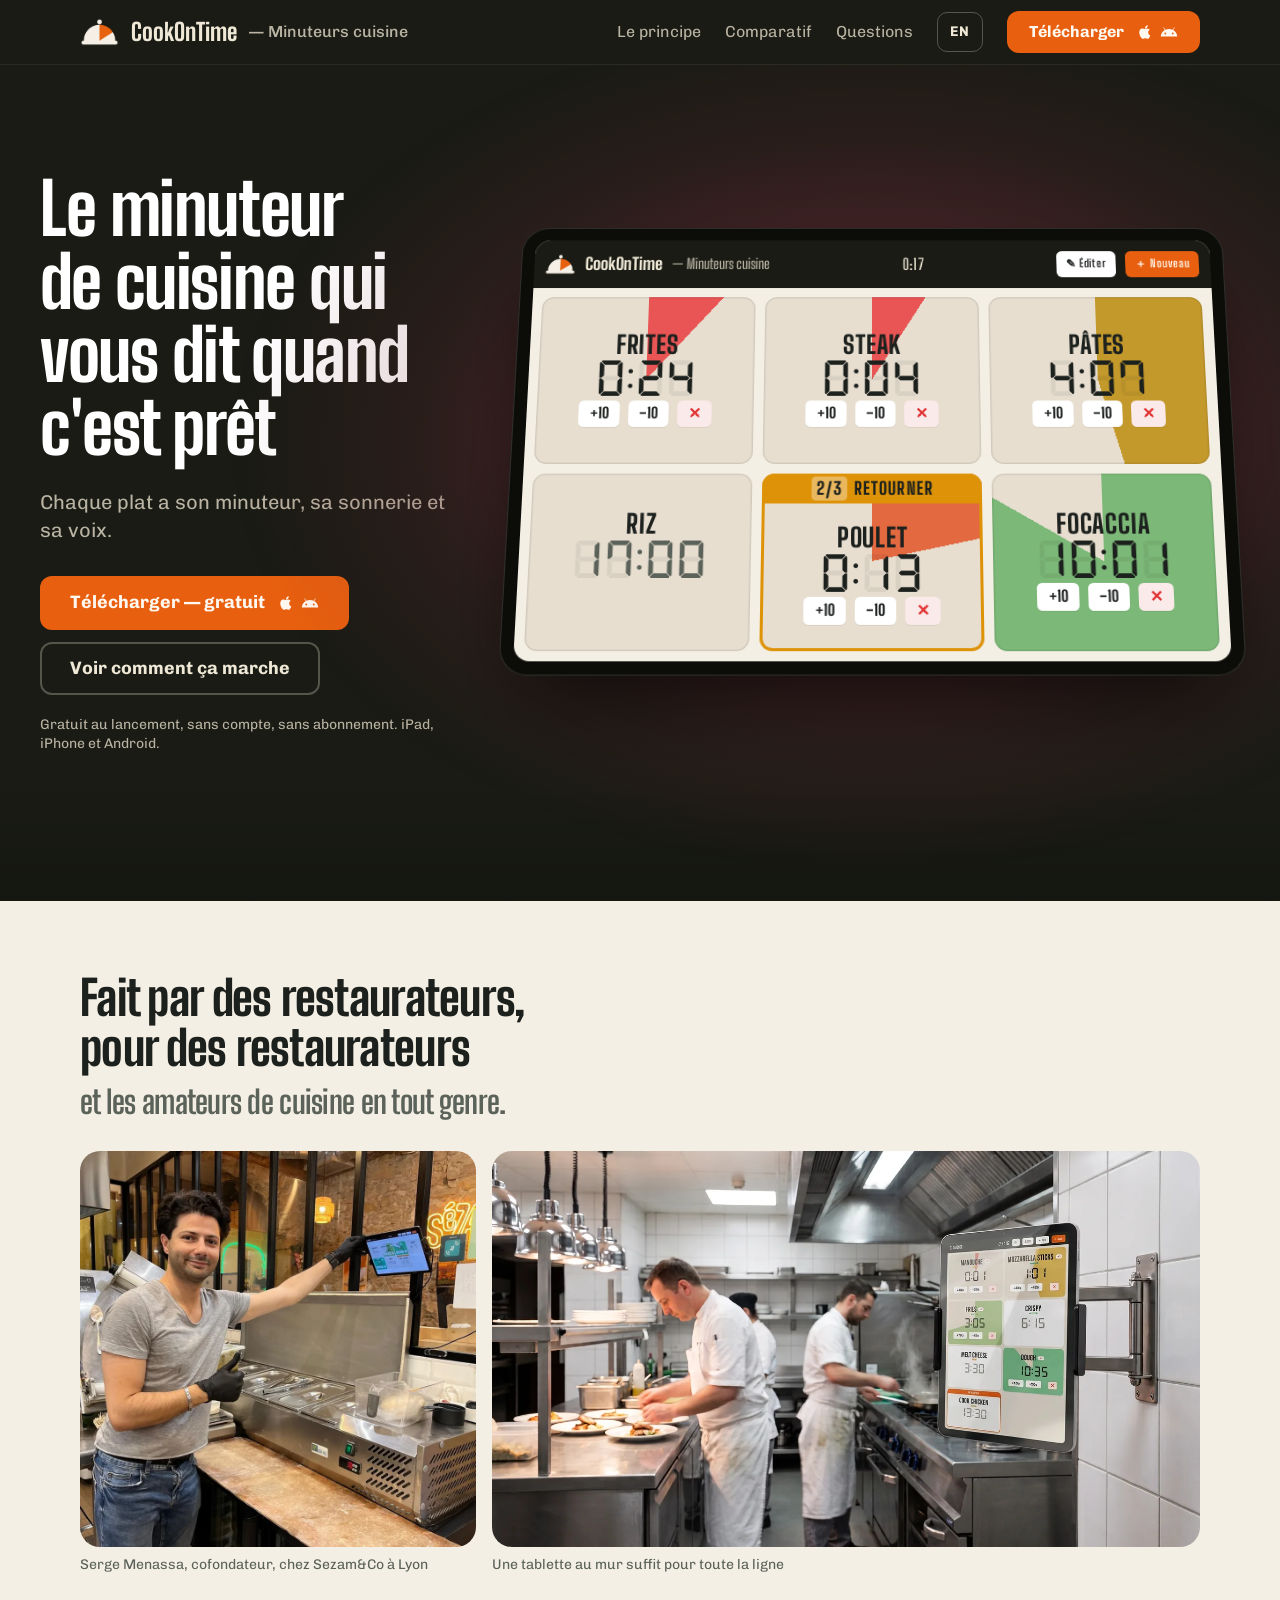
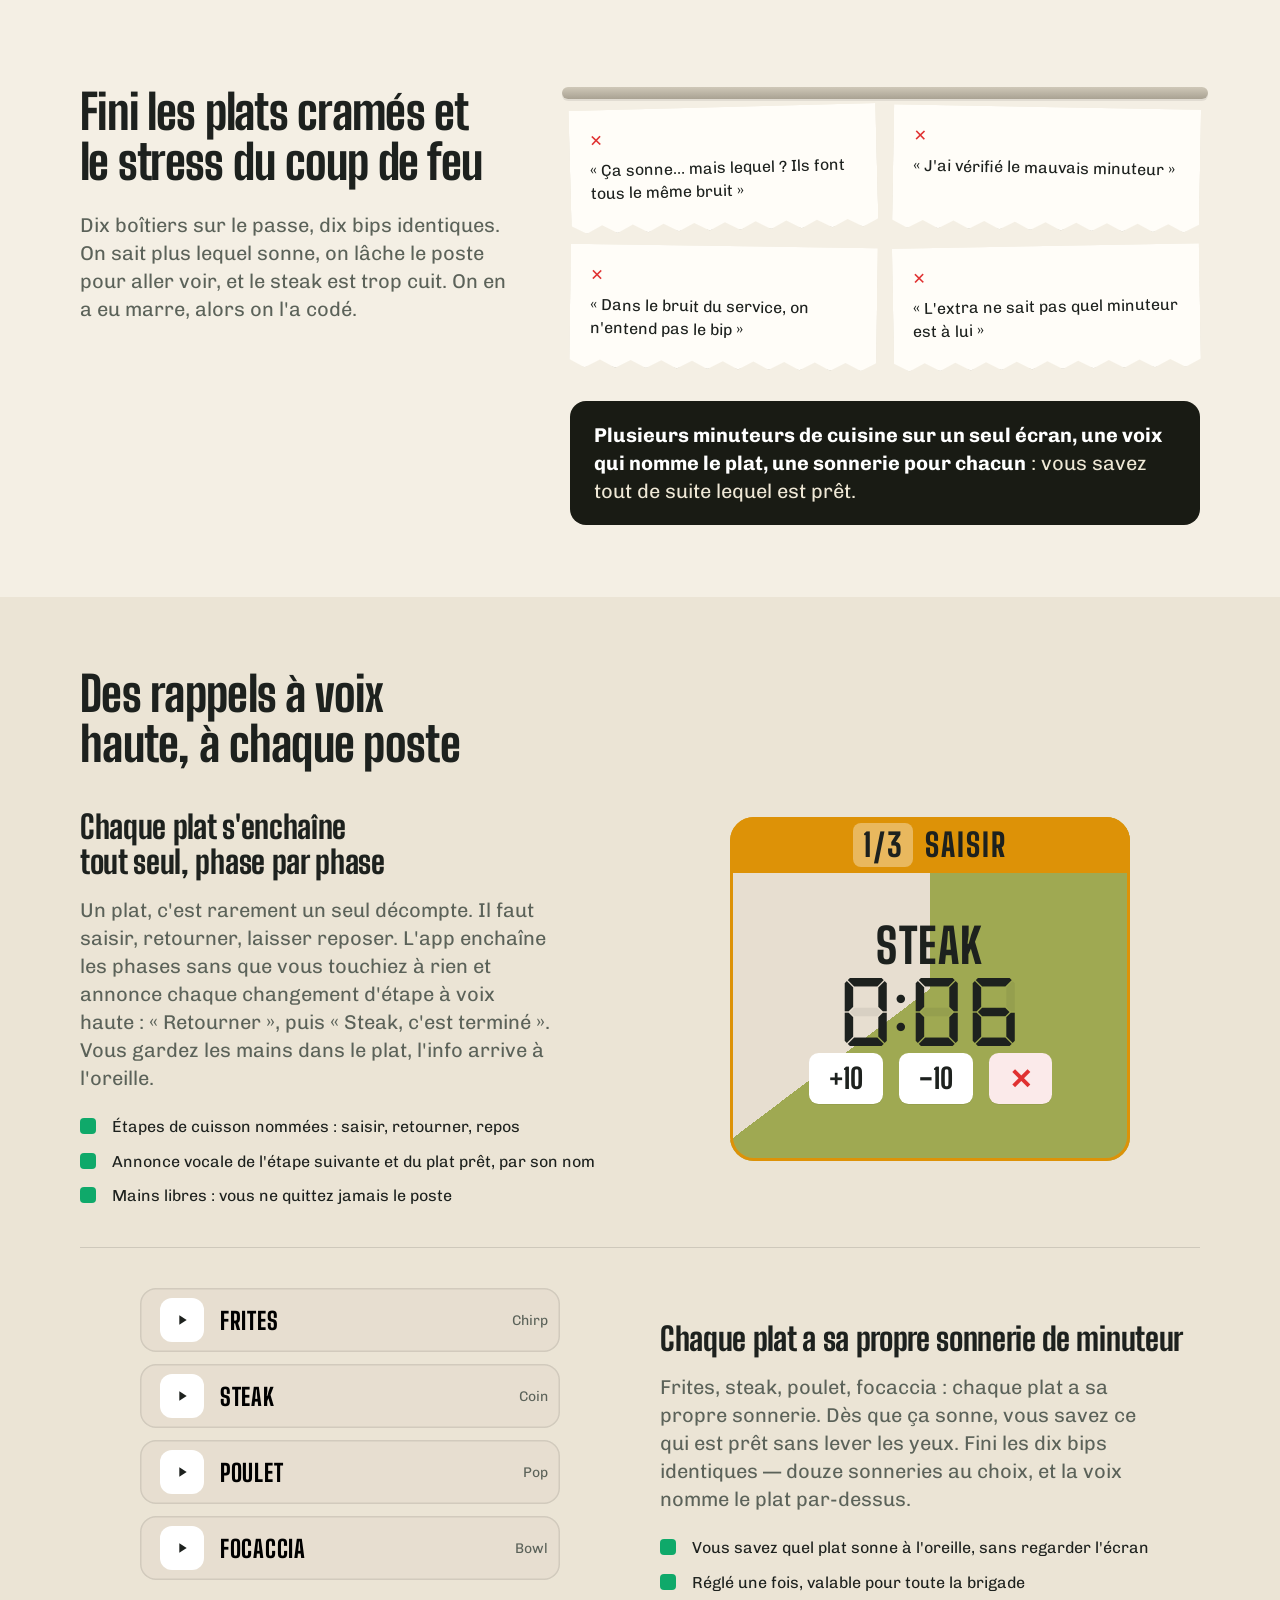
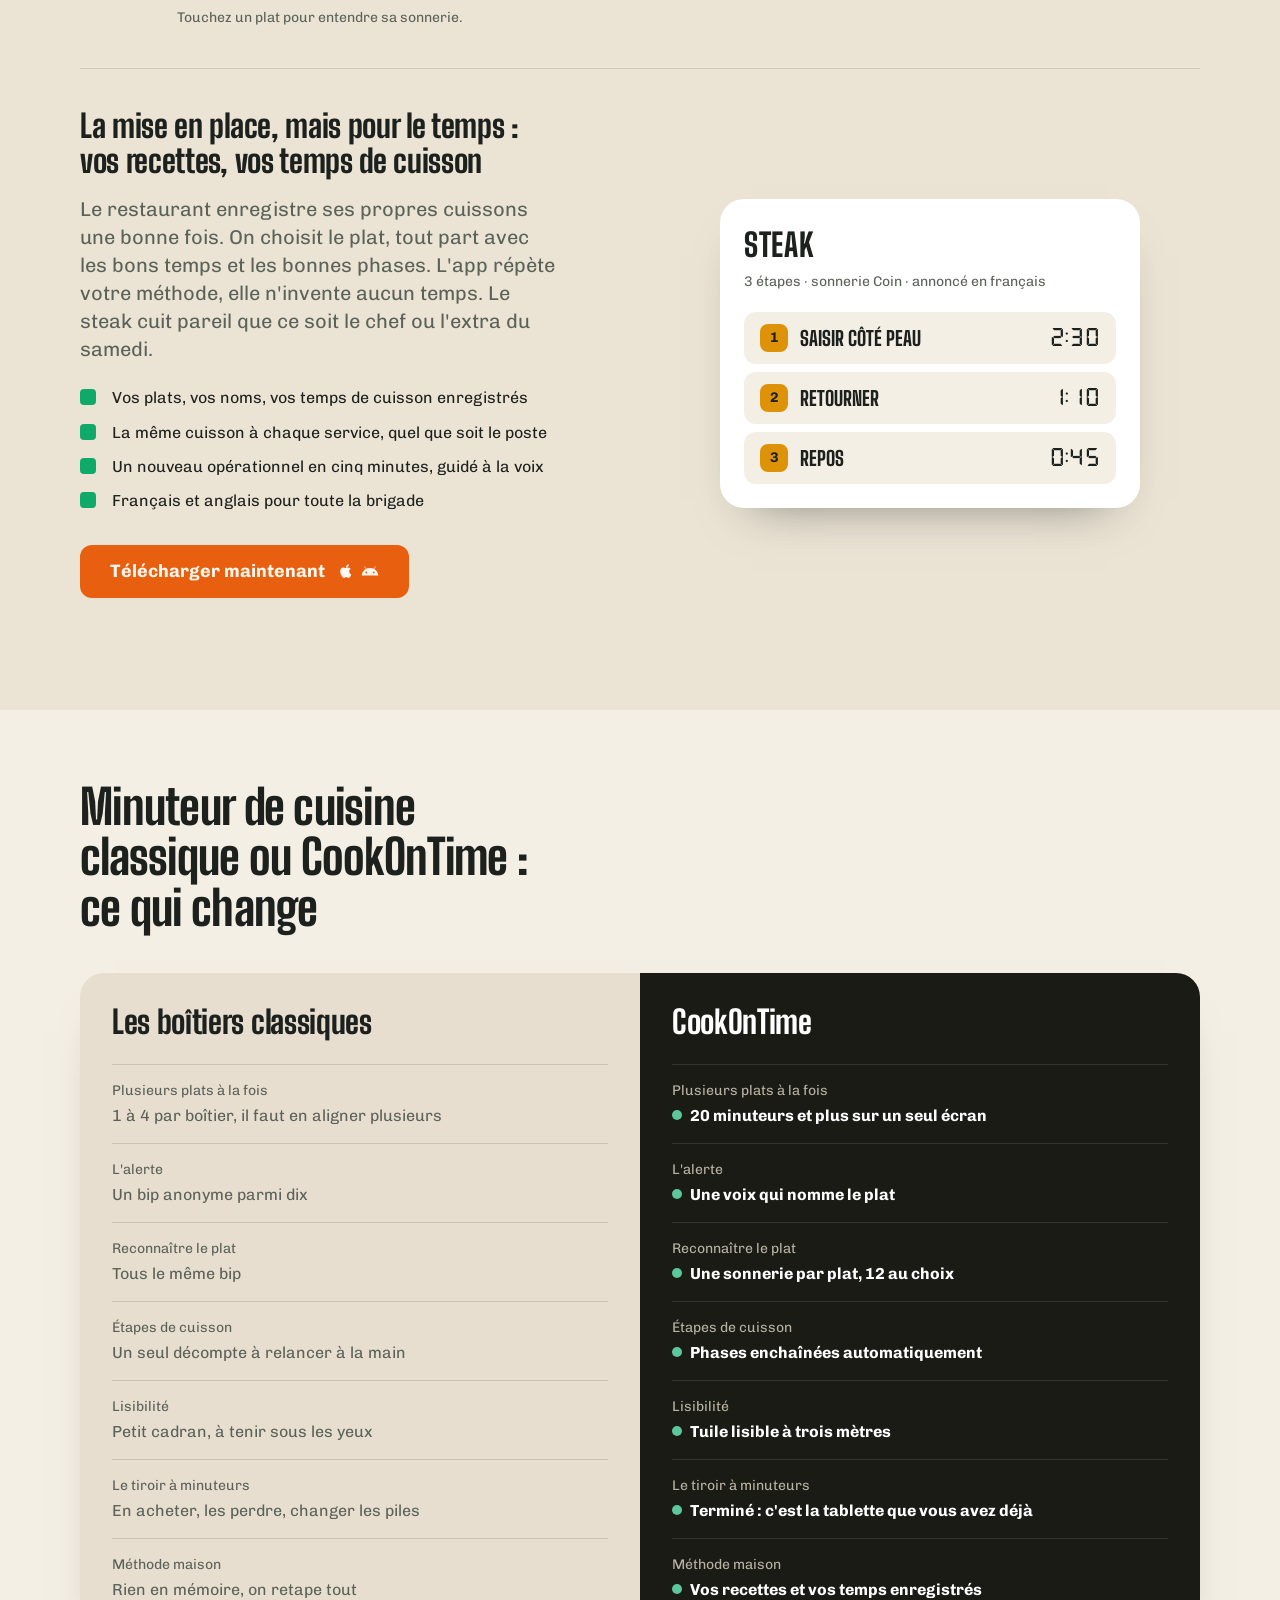
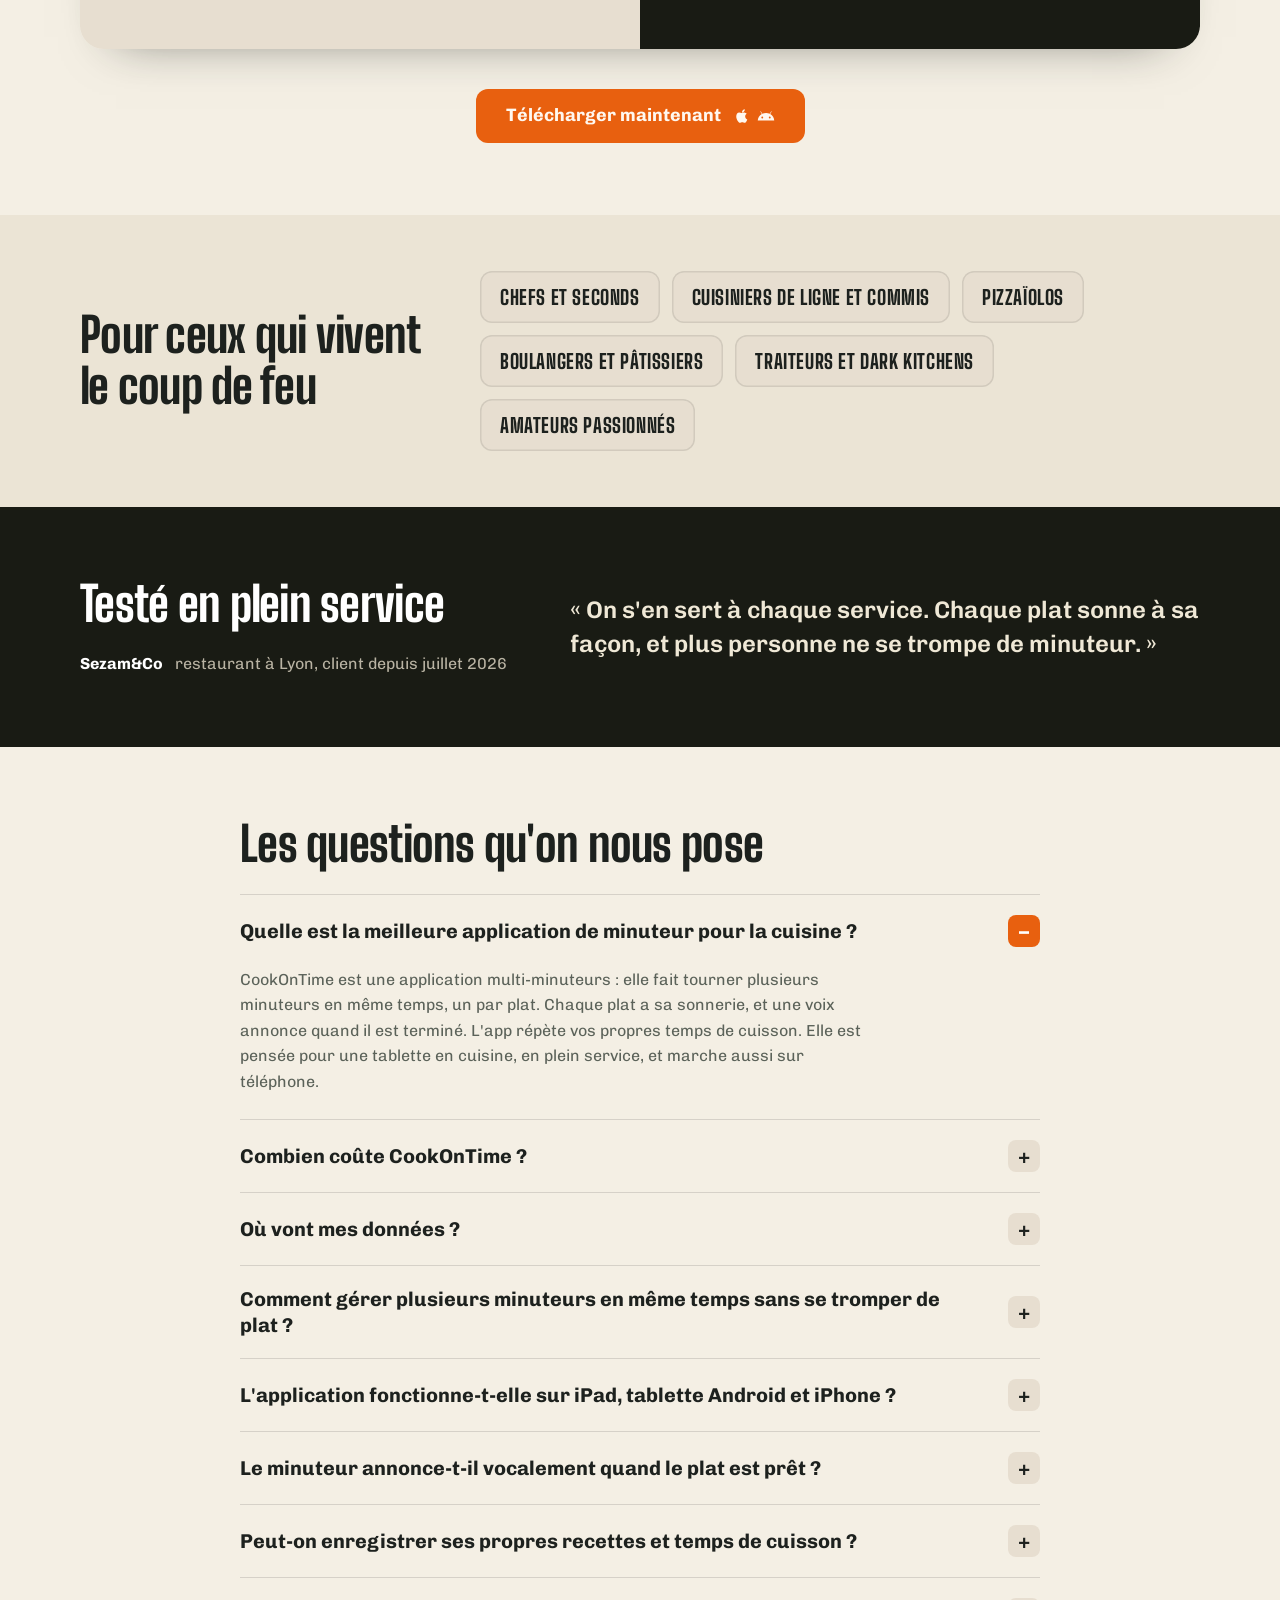
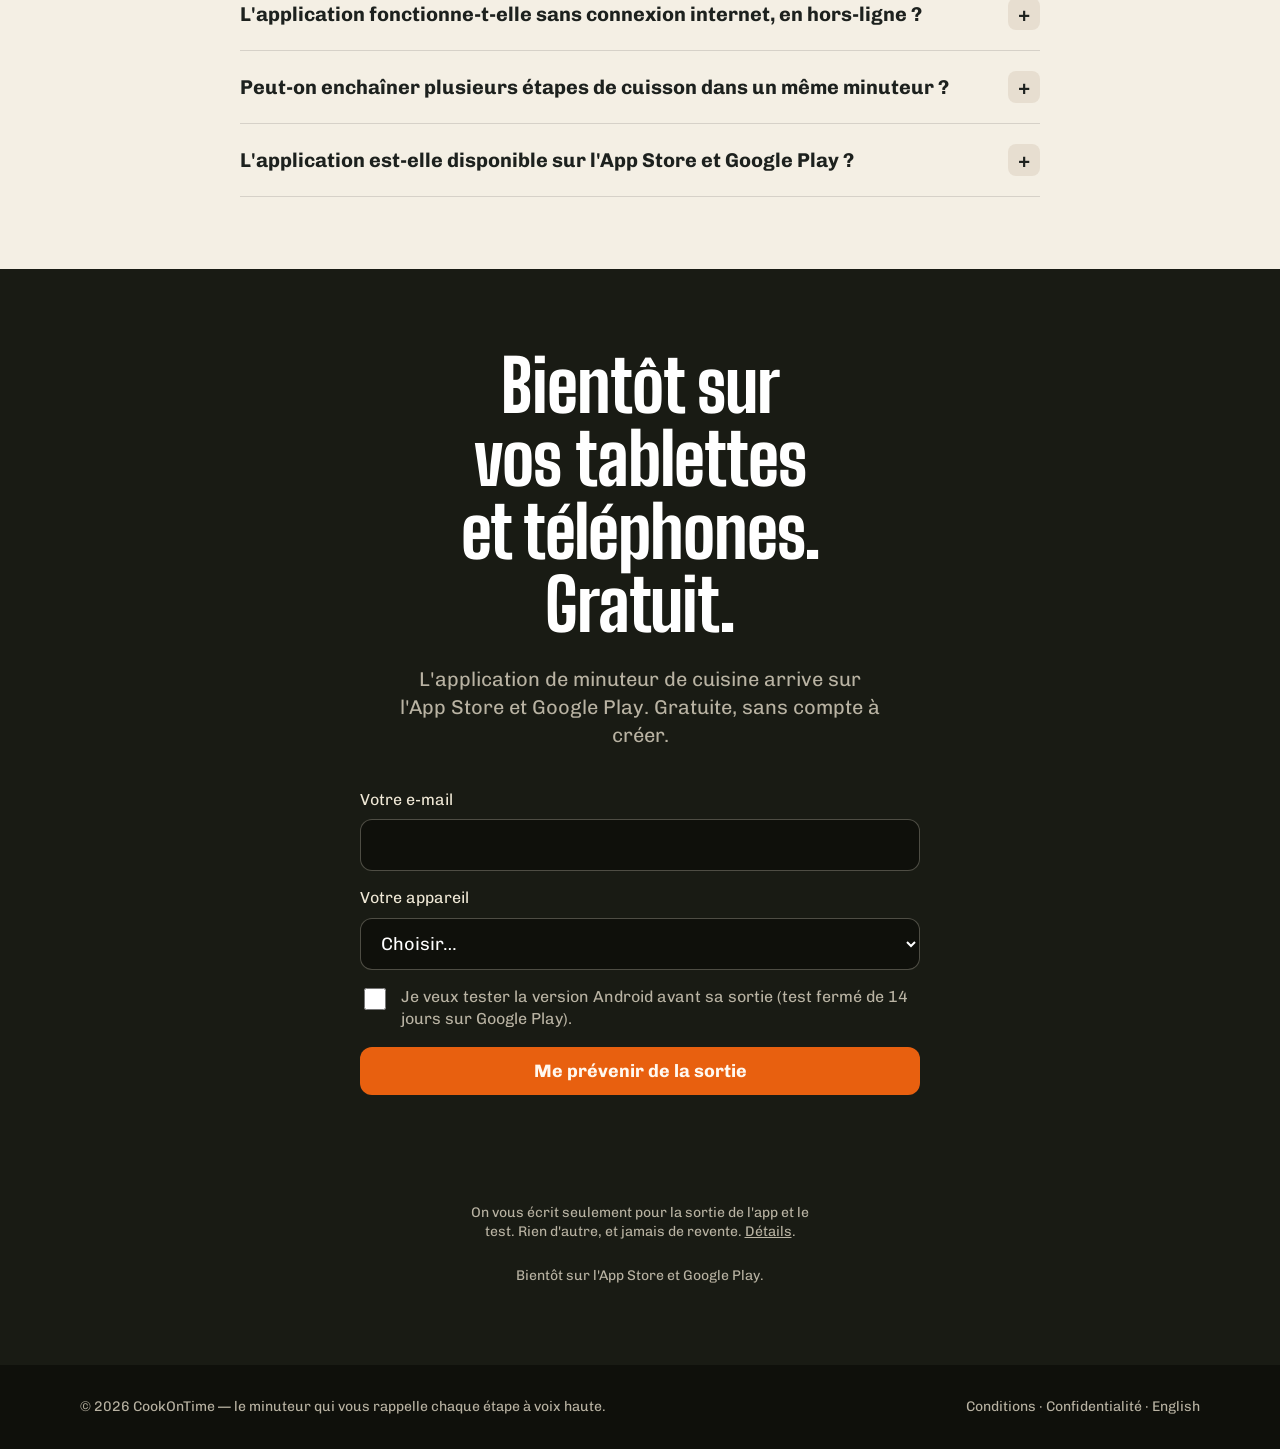
==== fr/index.html @ b67028b5 "Landing : clics « Télécharger » comptés, e-mail à Serge à chaque nouvelle inscription Co-Authored-By" ====
<!DOCTYPE html>
<html lang="fr">
<head>
<meta charset="UTF-8">
<meta name="viewport" content="width=device-width, initial-scale=1, viewport-fit=cover">
<title>Application minuteur cuisine gratuite pour restaurants — multi-plats & voix</title>
<meta name="description" content="Application minuteur cuisine gratuite : plusieurs minuteurs à la fois, une sonnerie par plat, une voix qui annonce le plat prêt. Créée par des restaurateurs.">
<meta name="keywords" content="minuteur cuisine gratuit, minuteur restaurant gratuit, application minuteur cuisine gratuite, minuteur cuisine professionnel, application minuteur cuisine, appli minuteur cuisine, application plusieurs minuteurs, plusieurs minuteurs en même temps, minuteur cuisine tablette, multi-minuteur de cuisine, minuteur multiple cuisine, minuteur cuisine mains libres, minuteur parlant cuisine, minuteur qui parle, minuteur vocal, timer cuisine pro, minuteur cuisine restaurant, minuteur cuisson multi-étapes, minuteur de cuisine iPad, minuteur cuisine sans pile, application minuteur restaurant, free kitchen timer, restaurant timer free">
<meta name="theme-color" content="#191b14">
<link rel="canonical" href="https://cookontime.app/fr/">
<link rel="alternate" hreflang="en" href="https://cookontime.app/">
<link rel="alternate" hreflang="fr" href="https://cookontime.app/fr/">
<link rel="alternate" hreflang="x-default" href="https://cookontime.app/">
<link rel="icon" type="image/png" sizes="32x32" href="../assets/favicon-32.png">
<link rel="apple-touch-icon" href="../assets/apple-touch-icon.png">
<!-- Open Graph -->
<meta property="og:type" content="website">
<meta property="og:url" content="https://cookontime.app/fr/">
<meta property="og:locale" content="fr_FR">
<meta property="og:title" content="CookOnTime : minuteur de cuisine gratuit pour restaurants">
<meta property="og:image" content="https://cookontime.app/assets/og-fr.png">
<meta property="og:image:width" content="1200">
<meta property="og:image:height" content="630">
<meta property="og:description" content="Plusieurs plats à la fois, chacun avec sa propre sonnerie, une voix qui annonce le plat prêt. Une seule app sur toutes vos tablettes de cuisine. Bientôt sur iOS et Android, gratuit au lancement.">
<meta name="twitter:card" content="summary_large_image">

<link rel="stylesheet" href="../assets/fonts/fonts.css">

<!-- Rich snippet FAQ -->
<script type="application/ld+json">
{
  "@context": "https://schema.org",
  "@type": "FAQPage",
  "mainEntity": [
    {"@type":"Question","name":"Quelle est la meilleure application de minuteur pour la cuisine ?","acceptedAnswer":{"@type":"Answer","text":"CookOnTime est une application multi-minuteurs : elle fait tourner plusieurs minuteurs en même temps, un par plat. Chaque plat a sa sonnerie, et une voix annonce quand il est terminé. L'app répète vos propres temps de cuisson. Elle est pensée pour une tablette en cuisine, en plein service, et marche aussi sur téléphone."}},
    {"@type":"Question","name":"Combien coûte CookOnTime ?","acceptedAnswer":{"@type":"Answer","text":"CookOnTime est gratuit au lancement : sans abonnement, sans publicité et sans compte à créer."}},
    {"@type":"Question","name":"Où vont mes données ?","acceptedAnswer":{"@type":"Answer","text":"Vos plats, vos temps et vos réglages restent sur votre tablette, et il n'y a aucun compte à créer. Au premier lancement, l'app vous demande si vous acceptez de partager des statistiques d'usage ; dans la version actuelle, elle n'envoie rien. Le détail est dans la politique de confidentialité."}},
    {"@type":"Question","name":"Comment gérer plusieurs minuteurs en même temps sans se tromper de plat ?","acceptedAnswer":{"@type":"Answer","text":"Faites tourner plusieurs minuteurs côte à côte : chaque cuisson porte son nom à l'écran et à la voix, et chacune peut avoir sa propre sonnerie. Tous vos plats tournent en parallèle sur un seul écran : vous savez tout de suite lequel sonne. Impossible de confondre le minuteur du steak avec celui de la garniture."}},
    {"@type":"Question","name":"L'application fonctionne-t-elle sur iPad, tablette Android et iPhone ?","acceptedAnswer":{"@type":"Answer","text":"Oui, sur les trois. Un iPad ou une tablette Android bas de gamme, montée au mur, écran toujours allumé, suffit — et l'app tourne aussi sur iPhone et téléphone Android quand vous voulez un minuteur dans la poche. Vous équipez chaque poste avec la même app."}},
    {"@type":"Question","name":"Le minuteur annonce-t-il vocalement quand le plat est prêt ?","acceptedAnswer":{"@type":"Answer","text":"Oui, c'est un minuteur qui parle : l'app annonce à voix haute l'étape suivante puis le plat prêt, par son nom. Vous gardez les mains dans le plat, l'info arrive à l'oreille sans fixer l'écran."}},
    {"@type":"Question","name":"Peut-on enregistrer ses propres recettes et temps de cuisson ?","acceptedAnswer":{"@type":"Answer","text":"C'est tout le principe. Vous saisissez vos plats, vos temps et vos phases une bonne fois. L'app répète votre méthode maison à l'identique sur toutes les tablettes. Elle n'invente aucun temps."}},
    {"@type":"Question","name":"L'application fonctionne-t-elle sans connexion internet, en hors-ligne ?","acceptedAnswer":{"@type":"Answer","text":"Oui. Chaque tablette est autonome et stocke tout en local. Si le wifi tombe en plein rush, le service continue sans interruption."}},
    {"@type":"Question","name":"Peut-on enchaîner plusieurs étapes de cuisson dans un même minuteur ?","acceptedAnswer":{"@type":"Answer","text":"Oui, c'est le cœur de l'app. Un plat peut avoir plusieurs phases nommées (saisir, retourner, repos) qui s'enchaînent automatiquement, avec une annonce vocale à chaque changement d'étape."}},
    {"@type":"Question","name":"L'application est-elle disponible sur l'App Store et Google Play ?","acceptedAnswer":{"@type":"Answer","text":"Elle arrive bientôt sur l'App Store et Google Play."}}
  ]
}
</script>
<script type="application/ld+json">
{
  "@context": "https://schema.org",
  "@type": "SoftwareApplication",
  "name": "CookOnTime",
  "alternateName": "CookOnTime : Minuteurs cuisine",
  "url": "https://cookontime.app/fr/",
  "inLanguage": ["fr", "en"],
  "applicationCategory": "LifestyleApplication",
  "operatingSystem": "iOS, Android",
  "description": "Application de minuteur de cuisine : plusieurs minuteurs sur un seul écran, une sonnerie par plat, des étapes qui s'enchaînent et une voix qui annonce le plat prêt. Créée par des restaurateurs.",
  "publisher": {"@id": "https://cookontime.app/#org"},
  "offers": {"@type":"Offer","price":"0","priceCurrency":"EUR"}
}
</script>

<script type="application/ld+json">
{
  "@context": "https://schema.org",
  "@type": "Organization",
  "@id": "https://cookontime.app/#org",
  "name": "CookOnTime",
  "url": "https://cookontime.app/",
  "logo": "https://cookontime.app/assets/apple-touch-icon.png",
  "founder": [
    {"@type":"Person","name":"Serge Menassa"},
    {"@type":"Person","name":"Henry Obégi"}
  ]
}
</script>

<style>
/* Proposition A — « le passe en service ».
   Parti pris : la page emprunte tout à l'app réelle. Le bandeau sombre de l'app
   devient l'en-tête et le haut de page ; les chiffres à segments (DSEG7) sont la
   signature ; la couleur ne décore pas, elle dit un état, comme sur la tablette :
   vert = en cours, ambre = changement d'étape, rouge = prêt. */
@font-face{font-family:'DSEG7 Classic'; src:url(../assets/fonts/DSEG7Classic-Bold.ttf) format('truetype'); font-weight:700; font-display:swap}

:root{
  /* Valeurs reprises de app/lib/ui/theme.dart */
  --service:#191b14; --service-2:#24271d; --on-service:#efe8d6; --on-service-2:#b9b3a3;
  --paper:#f4efe4; --paper-2:#ebe4d5; --tile:#e7ded0; --tile-edge:rgba(28,33,28,.10);
  --ink:#1d211e; --muted:#5b6259; --line:rgba(28,33,28,.14);
  --ember:#e8600f; --ember-2:#c94f08; --on-ember:#fff8f0;
  --amber:#dd9207; --mint:#0fa96a; --red:#e03131; --ring-ink:#8f1414;
  --fill-mint:rgb(92,199,154);
  /* Échelle typo fermée (R4.4 / R4.6, site) : 6 tailles */
  --t1:clamp(44px,5.6vw,72px); --t2:clamp(34px,3.8vw,48px); --t3:clamp(26px,2.6vw,32px);
  --t4:20px; --t5:16px; --t6:14px;
  --maxw:1200px; --gut:clamp(16px,4vw,40px);
}
@property --p{syntax:'<number>'; inherits:false; initial-value:1}

*{box-sizing:border-box}
html{scroll-behavior:smooth}
body{margin:0; background:var(--paper); color:var(--ink); font-family:'Chivo',system-ui,sans-serif; font-size:var(--t4); line-height:1.4; -webkit-font-smoothing:antialiased; overflow-x:hidden}
h1,h2,h3{font-family:'Big Shoulders Display',sans-serif; font-weight:800; margin:0; text-wrap:balance}
h1{font-size:var(--t1); line-height:1.02; letter-spacing:-.02em}
h2{font-size:var(--t2); line-height:1.05; letter-spacing:-.015em}
h3{font-size:var(--t3); line-height:1.1; letter-spacing:-.01em}
p{margin:0}
a{color:inherit; text-decoration:none}
.wrap{max-width:var(--maxw); margin:0 auto; padding:0 var(--gut)}
.seg{font-family:'DSEG7 Classic',monospace; font-weight:700; font-style:normal; letter-spacing:.02em}

/* ---------- boutons (R6.3 : 4 états ; R6.6 : 16 / 32) ---------- */
.btn{display:inline-flex; align-items:center; justify-content:center; gap:8px; min-height:48px; padding:12px 28px; border-radius:12px;
  font-family:'Chivo',sans-serif; font-weight:700; font-size:18px; letter-spacing:0;
  border:2px solid transparent; cursor:pointer; transition:transform .12s ease, background .15s ease, border-color .15s ease}
.btn:focus-visible{outline:3px solid var(--amber); outline-offset:3px}
.btn:active{transform:translateY(1px)}
.btn-ember{background:var(--ember); color:var(--on-ember)}
.btn-ember:hover{background:var(--ember-2)}
.btn-line{background:transparent; color:var(--on-service); border-color:rgba(239,232,214,.28)}
.btn-line:hover{border-color:var(--on-service)}
.btn-line.on-paper{color:var(--ink); border-color:var(--line)}
.btn-line.on-paper:hover{border-color:var(--ink)}

/* ---------- en-tête = le bandeau de l'app ---------- */
header{position:sticky; top:0; z-index:40; background:var(--service); color:var(--on-service); border-bottom:1px solid rgba(239,232,214,.08)}
.nav{display:flex; align-items:center; gap:24px; height:64px}
.brand{display:flex; align-items:center; gap:12px; margin-right:auto}
.brand img{height:28px; width:auto}
.brand b{font-family:'Big Shoulders Display',sans-serif; font-weight:800; font-size:24px; white-space:nowrap}
.brand span{font-family:'Chivo',sans-serif; font-weight:500; font-size:16px; color:var(--on-service-2); white-space:nowrap}
.navlinks{display:flex; gap:24px; align-items:center}
.navlinks a:not(.btn){font-size:var(--t5); color:var(--on-service-2)}
.navlinks a:not(.btn):hover{color:var(--on-service)}
/* Bascule de langue : toujours visible, y compris sur téléphone. */
.navlinks a.lang{display:inline-flex; align-items:center; justify-content:center; min-width:44px; min-height:40px; padding:0 12px; border-radius:10px; border:1px solid rgba(239,232,214,.28); color:var(--on-service); font-weight:700; font-size:var(--t6); letter-spacing:.08em}
.navlinks a.lang:hover{border-color:var(--on-service)}
.navlinks a:focus-visible{outline:3px solid var(--amber); outline-offset:3px}
.navlinks .btn{min-height:40px; padding:8px 20px; font-size:var(--t5)}
/* Logos Apple et Android dans les boutons de téléchargement */
.btn .oss{display:inline-flex; gap:6px; margin-left:4px}
.btn .os{width:18px; height:18px; flex:none}

/* ---------- haut de page ---------- */
.hero{background:var(--service); color:var(--on-service); padding:56px 0 96px; position:relative; overflow:hidden}
/* Le haut de page remplit tout l'écran visible sous l'en-tête : la section suivante
   n'apparaît qu'au défilement. Contenu centré verticalement ; s'il est plus haut
   que l'écran (petit portable, téléphone), la section grandit simplement. */
.hero{min-height:calc(100vh - 64px); min-height:calc(100svh - 64px); display:flex; align-items:center}
.hero > .wrap{width:100%}
.hero::after{content:""; position:absolute; left:0; right:0; bottom:0; height:120px; background:linear-gradient(to bottom, transparent, rgba(0,0,0,.18)); pointer-events:none}
.hero .wrap{max-width:1320px; display:grid; grid-template-columns:minmax(0,4.4fr) minmax(0,7.6fr); gap:40px; align-items:center; position:relative; z-index:1}
.hero h1{color:#fff; max-width:12ch}
.hero .lead{margin-top:24px; color:var(--on-service-2); max-width:34ch; line-height:1.4}
.hero .cta{display:flex; flex-wrap:wrap; gap:12px; margin-top:32px}
.hero .note{margin-top:20px; font-size:var(--t6); color:var(--on-service-2)}

/* ---------- la tablette : réplique de l'écran principal de l'app ---------- */
.device{background:#0c0d09; border-radius:28px; padding:14px; box-shadow:0 40px 80px -30px rgba(0,0,0,.8), inset 0 0 0 1px rgba(255,255,255,.14)}
.board{color:var(--ink); background:var(--paper); border-radius:16px; overflow:hidden; aspect-ratio:16/10; display:flex; flex-direction:column; container-type:inline-size}
.bhead{background:var(--service); color:var(--on-service); display:flex; align-items:center; gap:1.4cqw; padding:0 1.6cqw; height:7.5cqw; flex:none}
.bhead img{height:3.2cqw; width:auto}
.bhead b{font-family:'Big Shoulders Display',sans-serif; font-weight:800; font-size:2.6cqw; white-space:nowrap}
.bhead span{font-family:'Big Shoulders Display',sans-serif; font-weight:600; font-size:2.2cqw; color:var(--on-service-2); white-space:nowrap}
.bhead .clock{margin:0 auto; font-size:2.4cqw; color:var(--on-service)}
.bhead i{font-style:normal; font-family:'Big Shoulders Display',sans-serif; font-weight:700; font-size:1.7cqw; letter-spacing:.06em; background:#fff; color:var(--ink); border-radius:.8cqw; padding:.8cqw 1.4cqw; white-space:nowrap}
.bhead i.new{background:var(--ember); color:var(--on-ember)}
.bgrid{flex:1; display:grid; grid-template-columns:repeat(3,1fr); grid-template-rows:repeat(2,1fr); gap:1.4cqw; padding:1.4cqw}

.tile{--p:1; --fill:var(--fill-mint); position:relative; border-radius:1.8cqw; background:var(--tile); box-shadow:inset 0 0 0 1.5px var(--tile-edge);
  display:flex; flex-direction:column; align-items:center; justify-content:center; gap:.6cqw; overflow:hidden; container-type:inline-size}
.tile.run{background:conic-gradient(var(--fill) 0 calc(var(--p)*1turn), var(--tile) 0)}
.tile .tn{font-family:'Big Shoulders Display',sans-serif; font-weight:800; font-size:12cqw; line-height:1; letter-spacing:.03em; text-transform:uppercase; position:relative}
.tile .tt{position:relative; font-size:17cqw; line-height:1}
.tile .tt .ghost{position:absolute; inset:0; color:rgba(28,33,28,.07)}
.tile .tt .val{position:relative; color:var(--ink)}
.tile.idle .tt .val{color:var(--muted)}
.tile .tc{display:flex; gap:4cqw; position:relative; visibility:hidden}
.tile.run .tc{visibility:visible}
.tile .tc i{font-style:normal; font-family:'Big Shoulders Display',sans-serif; font-weight:800; font-size:7cqw; background:#fff; border-radius:2.4cqw; padding:1.4cqw 5cqw; box-shadow:0 1px 0 rgba(0,0,0,.06)}
.tile .tc i.x{color:var(--red); background:#fbeaea}
.tile.chain{box-shadow:inset 0 0 0 3px var(--amber)}
.tile .band{position:absolute; top:0; left:0; right:0; height:14cqw; background:var(--amber); color:var(--ink); display:flex; align-items:center; justify-content:center; gap:3cqw;
  font-family:'Big Shoulders Display',sans-serif; font-weight:800; font-size:8cqw; letter-spacing:.06em; text-transform:uppercase}
.tile .band em{font-style:normal; background:rgba(255,255,255,.35); border-radius:2cqw; padding:0 2.4cqw}
.tile.chain .tn{margin-top:12cqw}
/* Sonnerie : fond rouge, intérieur rosé, nom rouge sombre, chiffres rouges qui
   clignotent, halo qui pulse — mêmes signes que la tuile qui sonne dans l'app. */
.tile.ringing{background:var(--red); box-shadow:none; animation:ring .9s ease-in-out infinite}
.tile.ringing::before{content:""; position:absolute; inset:2.4cqw; border-radius:1.4cqw; background:linear-gradient(#ffe9e6,#ffdcd6)}
.tile.ringing .tn{color:var(--ring-ink)}
.tile.ringing .tt .val{color:var(--red); animation:blink .9s step-end infinite}
.tile.ringing .tc{visibility:hidden}
@keyframes ring{0%,100%{transform:scale(1); box-shadow:0 0 0 0 rgba(255,69,69,.3)} 50%{transform:scale(1.015); box-shadow:0 0 34px 6px rgba(255,69,69,.55)}}
@keyframes blink{50%{opacity:0}}

/* La voix : la bulle qui annonce le plat, posée sous la tablette. */
.stage{position:relative; perspective:1600px; isolation:isolate}
/* Halo : un éclairage gris chaud accroché à la tablette elle-même (pas au fond de
   la section). Il la suit donc partout où la mise en page la place, sur ordinateur,
   tablette ou téléphone, sans calcul. Il s'éteint en douceur vers le noir. */
.stage::before{content:""; position:absolute; left:50%; top:46%; width:175%; aspect-ratio:1.5; transform:translate(-50%,-50%); z-index:-1; pointer-events:none;
  background:radial-gradient(closest-side, rgb(var(--halo) / .85), rgb(var(--halo) / .5) 40%, rgb(var(--halo) / .18) 70%, transparent)}
/* Halo bordeaux, choisi par Serge le 30/09/2026 parmi six teintes. */
.hero{--halo:120 42 58}
/* Inclinaison au défilement (comme le site ShiftMaster, en plus léger) : la tablette
   part légèrement couchée et se redresse à plat pendant les 420 premiers pixels de
   défilement après son entrée à l'écran. Le défilement reste libre. */
.device{transform-origin:50% 0; transform:rotateX(14deg) scale(.95); will-change:transform}
@media (prefers-reduced-motion:reduce){ .device{transform:none} }
.voice{position:absolute; left:-24px; bottom:-56px; display:flex; align-items:center; gap:12px; background:#fff; color:var(--ink); border-radius:16px; padding:12px 20px 12px 12px;
  box-shadow:0 24px 48px -20px rgba(0,0,0,.7); border:0; font:inherit; text-align:left; cursor:pointer; max-width:calc(100% + 24px);
  transform:translateY(12px); opacity:0; transition:opacity .35s ease, transform .35s ease}
.voice.show{opacity:1; transform:none}
.voice:focus-visible{outline:3px solid var(--amber); outline-offset:3px}
.voice .play{flex:none; width:44px; height:44px; border-radius:50%; background:var(--ember); display:grid; place-items:center}
.voice .play svg{width:18px; height:18px; fill:#fff}
.voice small{display:block; font-size:var(--t6); color:var(--muted)}
.voice b{display:block; font-family:'Big Shoulders Display',sans-serif; font-weight:800; font-size:24px; line-height:1.1}

/* ---------- preuve : les photos en service ---------- */
.proof{padding:72px 0 40px}
.proof .wrap{display:grid; gap:32px}
.proof h2{max-width:24ch}
.proof h2 span{display:block; color:var(--muted); font-size:var(--t3); margin-top:12px; font-weight:700}
.photos{display:flex; gap:16px}
.photos figure{margin:0; min-width:0}
.photos figure:first-child{flex:1 1 0}
.photos figure:last-child{flex:1.79 1 0}
.photos img{display:block; width:100%; height:auto; border-radius:20px}
.photos figcaption{margin-top:8px; font-size:var(--t6); color:var(--muted)}

/* ---------- le problème : quatre bons de cuisine sur le rail ---------- */
.problem{padding:72px 0}
.problem .wrap{display:grid; grid-template-columns:minmax(0,5fr) minmax(0,7fr); gap:40px; align-items:start}
.problem p.big{margin-top:24px; color:var(--muted); max-width:36ch}
.rail{position:relative; padding-top:20px}
.rail::before{content:""; position:absolute; left:-8px; right:-8px; top:0; height:12px; border-radius:6px; background:linear-gradient(#cfc8b8,#a9a293); box-shadow:0 2px 0 rgba(0,0,0,.08)}
.tickets{display:grid; grid-template-columns:repeat(2,minmax(0,1fr)); gap:16px}
.ticket{background:#fffdf8; padding:20px 20px 28px; font-size:var(--t5); line-height:1.4; color:var(--ink); position:relative;
  box-shadow:0 12px 24px -16px rgba(28,33,28,.45); clip-path:polygon(0 0,100% 0,100% calc(100% - 8px),95% 100%,90% calc(100% - 8px),85% 100%,80% calc(100% - 8px),75% 100%,70% calc(100% - 8px),65% 100%,60% calc(100% - 8px),55% 100%,50% calc(100% - 8px),45% 100%,40% calc(100% - 8px),35% 100%,30% calc(100% - 8px),25% 100%,20% calc(100% - 8px),15% 100%,10% calc(100% - 8px),5% 100%,0 calc(100% - 8px))}
.ticket:nth-child(1){transform:rotate(-1.5deg)} .ticket:nth-child(2){transform:rotate(1deg)}
.ticket:nth-child(3){transform:rotate(.8deg)} .ticket:nth-child(4){transform:rotate(-1deg)}
.ticket::before{content:"✕"; display:block; color:var(--red); font-weight:700; margin-bottom:8px}
.solve{margin-top:32px; padding:20px 24px; border-radius:16px; background:var(--service); color:var(--on-service); font-size:var(--t4); line-height:1.4}
.solve b{color:#fff}

/* ---------- ce que fait l'app ---------- */
.features{background:var(--paper-2); padding:72px 0}
.features > .wrap > h2{max-width:18ch}
.feat{display:grid; grid-template-columns:minmax(0,1fr) minmax(0,1fr); gap:40px; align-items:center; padding:40px 0}
.feat + .feat{border-top:1px solid var(--line)}
.feat.flip .media{order:-1}
.feat p{margin-top:16px; color:var(--muted); max-width:40ch}
.feat ul{list-style:none; padding:0; margin:24px 0 0; display:grid; gap:12px}
.feat li{position:relative; padding-left:32px; font-size:var(--t5); line-height:1.4}
.feat li::before{content:""; position:absolute; left:0; top:2px; width:16px; height:16px; border-radius:4px; background:var(--mint)}
.media{display:flex; justify-content:center}

/* grande tuile chaînée qui déroule ses étapes */
/* Le conteneur de la grande tuile a une largeur fixe : la tuile mesure ses textes
   sur sa propre largeur (container-type), elle ne peut donc pas la tirer de son contenu. */
.bigwrap{width:min(100%,400px)}
.bigtile{width:100%; aspect-ratio:1/.86; border-radius:24px}
.bigtile .tn{font-size:12cqw}
.say{margin-top:16px; text-align:center; font-size:var(--t5); color:var(--muted); min-height:1.4em}
.say b{color:var(--ink)}

/* sonneries qu'on peut écouter */
.rings{width:min(100%,420px); display:grid; gap:12px}
.ringrow{display:flex; align-items:center; gap:16px; width:100%; min-height:64px; padding:8px 12px 8px 20px; border-radius:16px; border:0; font:inherit; text-align:left; cursor:pointer;
  background:var(--tile); box-shadow:inset 0 0 0 1.5px var(--tile-edge); transition:background .15s ease, transform .12s ease}
.ringrow:hover{background:#e0d6c5}
.ringrow:active{transform:scale(.99)}
.ringrow:focus-visible{outline:3px solid var(--amber); outline-offset:2px}
.ringrow b{font-family:'Big Shoulders Display',sans-serif; font-weight:800; font-size:24px; text-transform:uppercase; letter-spacing:.03em}
.ringrow small{margin-left:auto; font-size:var(--t6); color:var(--muted)}
.ringrow .pb{flex:none; width:44px; height:44px; border-radius:12px; background:#fff; display:grid; place-items:center}
.ringrow .pb svg{width:16px; height:16px; fill:var(--ink)}
.ringrow.playing{background:var(--fill-mint)}
.ringrow.playing .pb{background:var(--ink)}
.ringrow.playing .pb svg{fill:#fff}
.rings .hint{font-size:var(--t6); color:var(--muted); text-align:center}

/* fiche d'un plat, comme dans l'éditeur */
.recipe{width:min(100%,420px); background:#fff; border-radius:24px; padding:24px; box-shadow:0 24px 48px -32px rgba(28,33,28,.6)}
.recipe h4{margin:0; font-family:'Big Shoulders Display',sans-serif; font-weight:800; font-size:32px; text-transform:uppercase; letter-spacing:.02em}
.recipe .meta{font-size:var(--t6); color:var(--muted); margin-top:4px}
.steps{margin-top:20px; display:grid; gap:8px}
.step{display:flex; align-items:center; gap:12px; padding:12px 16px; border-radius:12px; background:var(--paper)}
.step .n{width:28px; height:28px; border-radius:8px; background:var(--amber); display:grid; place-items:center; font-weight:700; font-size:var(--t6)}
.step b{font-family:'Big Shoulders Display',sans-serif; font-weight:800; font-size:20px; text-transform:uppercase}
.step .seg{margin-left:auto; font-size:18px}

/* ---------- comparatif ---------- */
.compare{padding:72px 0}
.compare h2{max-width:20ch}
.vs{margin-top:40px; display:grid; grid-template-columns:minmax(0,1fr) minmax(0,1fr); border-radius:24px; overflow:hidden; box-shadow:0 24px 48px -36px rgba(28,33,28,.6)}
.vs .col{padding:32px}
.vs .old{background:var(--tile)}
.vs .new{background:var(--service); color:var(--on-service)}
.vs h3{font-size:var(--t3)}
.vs .new h3{color:#fff}
.vs ul{list-style:none; margin:24px 0 0; padding:0; display:grid; gap:0}
.vs li{padding:16px 0; border-top:1px solid var(--line); font-size:var(--t5); line-height:1.4; min-height:76px}
.vs .new li{border-color:rgba(239,232,214,.12)}
.vs li small{display:block; font-size:var(--t6); color:var(--muted); margin-bottom:4px}
.vs .new li small{color:var(--on-service-2)}
.vs .old li span{color:var(--muted)}
.vs .new li span{color:#fff; font-weight:700}
.vs .new li span::before{content:""; display:inline-block; width:10px; height:10px; border-radius:50%; background:var(--fill-mint); margin-right:8px; vertical-align:1px}
.center{text-align:center; margin-top:40px}

/* ---------- pour qui ---------- */
.aud{background:var(--paper-2); padding:56px 0}
.aud .wrap{display:grid; grid-template-columns:minmax(0,4fr) minmax(0,8fr); gap:40px; align-items:center}
.chips{display:flex; flex-wrap:wrap; gap:12px}
.chips span{padding:12px 20px; border-radius:12px; background:var(--tile); box-shadow:inset 0 0 0 1.5px var(--tile-edge); font-family:'Big Shoulders Display',sans-serif; font-weight:800; font-size:20px; text-transform:uppercase; letter-spacing:.03em}

/* ---------- client : Sezam&Co ---------- */
.client{background:var(--service); color:var(--on-service); padding:72px 0}
.client .wrap{display:grid; grid-template-columns:minmax(0,5fr) minmax(0,7fr); gap:40px; align-items:center}
.client img{width:100%; height:auto; border-radius:20px; display:block}
.client h2{color:#fff}
.client blockquote{margin:0; font-size:24px; font-family:'Chivo',sans-serif; font-weight:600; line-height:1.4; color:var(--on-service)}
.client .who{margin-top:24px; display:flex; align-items:center; gap:12px; font-size:var(--t5); color:var(--on-service-2)}
.client .who b{color:#fff}

/* ---------- questions ---------- */
.faq{padding:72px 0}
.faq .wrap{max-width:880px}
.faq h2{margin-bottom:24px}
details{border-top:1px solid var(--line)}
details:last-of-type{border-bottom:1px solid var(--line)}
summary{list-style:none; cursor:pointer; padding:20px 0; display:flex; gap:16px; align-items:center; font-family:'Chivo',sans-serif; font-weight:700; font-size:20px; line-height:1.3}
summary::-webkit-details-marker{display:none}
summary::after{content:"+"; margin-left:auto; flex:none; width:32px; height:32px; border-radius:8px; background:var(--tile); display:grid; place-items:center; font-family:'Chivo',sans-serif; font-weight:700}
details[open] summary::after{content:"–"; background:var(--ember); color:#fff}
summary:focus-visible{outline:3px solid var(--amber); outline-offset:2px}
details p{padding:0 0 24px; color:var(--muted); font-size:var(--t5); line-height:1.6; max-width:64ch}

/* ---------- appel final ---------- */
.final{background:var(--service); color:var(--on-service); padding:80px 0; text-align:center}
.final h2{color:#fff; font-size:var(--t1); line-height:1.02; max-width:14ch; margin:0 auto}
.final p{margin:24px auto 0; color:var(--on-service-2); max-width:40ch}
.stores{display:flex; gap:16px; justify-content:center; flex-wrap:wrap; margin-top:40px}
.store{display:flex; align-items:center; gap:12px; min-height:64px; padding:12px 24px; border-radius:16px; background:#000; color:#fff; box-shadow:inset 0 0 0 1px rgba(255,255,255,.2); position:relative}
.store svg{width:28px; height:28px}
.store span{display:flex; flex-direction:column; text-align:left; line-height:1.1}
.store small{font-size:12px; color:#cfc9bb}
.store b{font-family:'Big Shoulders Display',sans-serif; font-weight:800; font-size:24px}
.store em{position:absolute; top:-10px; right:-8px; font-style:normal; background:var(--amber); color:var(--ink); font-size:12px; font-weight:700; padding:4px 8px; border-radius:8px}
/* Accès anticipé : remplace les badges de stores tant que l'app n'est pas publiée. */
.signup{max-width:560px; margin:40px auto 0; text-align:left; display:grid; gap:16px}
.signup label{display:grid; gap:8px; font-size:var(--t5); color:var(--on-service)}
.signup input[type=email], .signup select{width:100%; min-height:52px; padding:12px 16px; border-radius:12px; border:1px solid rgba(239,232,214,.28);
  background:#0f100b; color:#fff; font:inherit; font-size:18px}
.signup input[type=email]:focus-visible, .signup select:focus-visible, .signup input[type=checkbox]:focus-visible{outline:3px solid var(--amber); outline-offset:2px}
.signup .check{display:flex; align-items:flex-start; gap:12px; grid-template-columns:none; color:var(--on-service-2)}
.signup .check input{width:22px; height:22px; margin-top:2px; flex:none; accent-color:var(--ember)}
.signup .hp{position:absolute; left:-9999px; width:1px; height:1px; overflow:hidden}
.signup button{width:100%; border:0; cursor:pointer}
.signup button:disabled{opacity:.6; cursor:wait}
.signup .legal{font-size:var(--t6); color:var(--on-service-2); text-align:center}
.signup .legal a{text-decoration:underline}
.signup .msg{min-height:1.4em; text-align:center; font-weight:700}
.signup .msg.ok{color:var(--fill-mint, #7fbf8a)}
.signup .msg.err{color:#ff8a80}
.soon{margin-top:24px; font-size:var(--t6); color:var(--on-service-2)}

footer{background:#0f100b; color:var(--on-service-2); padding:32px 0; font-size:var(--t6)}
footer .wrap{display:flex; flex-wrap:wrap; gap:16px; justify-content:space-between; align-items:center}
footer a:hover{color:#fff}

/* ---------- tablette et téléphone ---------- */
@media (max-width:980px){
  .hero .wrap,.proof .wrap,.problem .wrap,.feat,.aud .wrap,.client .wrap{grid-template-columns:1fr}
  .feat.flip .media{order:0}
  .hero h1{max-width:16ch}
  .navlinks a:not(.btn):not(.lang){display:none}
  .voice{left:12px}
}
@media (max-width:640px){
  .brand span{display:none}
  .nav,.navlinks{gap:12px}
  .brand b{font-size:20px}
  .navlinks .btn{padding:8px 16px}
  .navlinks .btn .oss{display:none}
  .bgrid{grid-template-columns:repeat(2,1fr); grid-template-rows:repeat(3,1fr)}
  .board{aspect-ratio:3/4}
  .bhead{height:12cqw; gap:2.4cqw} .bhead img{height:5.6cqw} .bhead b{font-size:4.4cqw} .bhead span,.bhead i:not(.new){display:none} .bhead i.new{font-size:3.2cqw; padding:1.4cqw 2.4cqw; border-radius:1.4cqw} .bhead .clock{font-size:4.4cqw}
  .tile .tc{display:none}
  .tickets{grid-template-columns:1fr}
  .vs{grid-template-columns:1fr}
  .vs li{min-height:0}
  .photos{flex-direction:column}
  .voice{position:relative; left:0; bottom:0; margin-top:16px; width:100%}
  .hero{padding-top:32px}
}
@media (max-width:359px){ .brand b{display:none} }
@media (prefers-reduced-motion:reduce){
  *{animation:none !important; transition:none !important}
}
</style>
</head>
<body>

<header>
  <div class="wrap nav">
    <a class="brand" href="#top"><img src="../assets/logo-mark-white.webp" alt="" width="361" height="256"><b>CookOnTime</b><span>— Minuteurs cuisine</span></a>
    <nav class="navlinks" aria-label="Menu">
      <a href="#app">Le principe</a>
      <a href="#comparatif">Comparatif</a>
      <a href="#faq">Questions</a>
      <a class="lang" href="../" hreflang="en" lang="en" aria-label="English version">EN</a>
      <a class="btn btn-ember" href="#lancement">Télécharger<span class="oss"><svg class="os" viewBox="0 0 24 24" aria-hidden="true"><path fill="currentColor" d="M17.05 20.28c-.98.95-2.05.8-3.08.35-1.09-.46-2.09-.48-3.24 0-1.44.62-2.2.44-3.06-.35C2.79 15.25 3.51 7.59 8.31 7.34c1.35.07 2.29.74 3.08.8 1.18-.24 2.31-.93 3.57-.84 1.51.12 2.65.72 3.4 1.8-3.12 1.87-2.63 5.98.68 7.68-.66 1.73-1.53 3.45-2.01 3.7zM12.03 7.25c-.15-2.23 1.66-4.07 3.74-4.25.29 2.58-2.34 4.5-3.74 4.25z"/></svg><svg class="os" viewBox="0 0 24 24" aria-hidden="true"><path fill="currentColor" d="M17.6 9.48l1.84-3.18a.38.38 0 0 0-.66-.38l-1.86 3.22A11.4 11.4 0 0 0 12 8.14c-1.77 0-3.43.4-4.92 1L5.22 5.92a.38.38 0 1 0-.66.38L6.4 9.48A10.8 10.8 0 0 0 1 18h22a10.8 10.8 0 0 0-5.4-8.52zM7 15.25a1.25 1.25 0 1 1 0-2.5 1.25 1.25 0 0 1 0 2.5zm10 0a1.25 1.25 0 1 1 0-2.5 1.25 1.25 0 0 1 0 2.5z"/></svg></span></a>
    </nav>
  </div>
</header>

<main id="top">

  <section class="hero">
    <div class="wrap">
      <div>
        <h1>Le minuteur de cuisine qui vous dit quand c'est prêt</h1>
        <p class="lead">Chaque plat a son minuteur, sa sonnerie et sa voix.</p>
        <div class="cta">
          <a class="btn btn-ember" href="#lancement">Télécharger — gratuit<span class="oss"><svg class="os" viewBox="0 0 24 24" aria-hidden="true"><path fill="currentColor" d="M17.05 20.28c-.98.95-2.05.8-3.08.35-1.09-.46-2.09-.48-3.24 0-1.44.62-2.2.44-3.06-.35C2.79 15.25 3.51 7.59 8.31 7.34c1.35.07 2.29.74 3.08.8 1.18-.24 2.31-.93 3.57-.84 1.51.12 2.65.72 3.4 1.8-3.12 1.87-2.63 5.98.68 7.68-.66 1.73-1.53 3.45-2.01 3.7zM12.03 7.25c-.15-2.23 1.66-4.07 3.74-4.25.29 2.58-2.34 4.5-3.74 4.25z"/></svg><svg class="os" viewBox="0 0 24 24" aria-hidden="true"><path fill="currentColor" d="M17.6 9.48l1.84-3.18a.38.38 0 0 0-.66-.38l-1.86 3.22A11.4 11.4 0 0 0 12 8.14c-1.77 0-3.43.4-4.92 1L5.22 5.92a.38.38 0 1 0-.66.38L6.4 9.48A10.8 10.8 0 0 0 1 18h22a10.8 10.8 0 0 0-5.4-8.52zM7 15.25a1.25 1.25 0 1 1 0-2.5 1.25 1.25 0 0 1 0 2.5zm10 0a1.25 1.25 0 1 1 0-2.5 1.25 1.25 0 0 1 0 2.5z"/></svg></span></a>
          <a class="btn btn-line" href="#app">Voir comment ça marche</a>
        </div>
        <p class="note">Gratuit au lancement, sans compte, sans abonnement. iPad, iPhone et Android.</p>
      </div>

      <div class="stage">
        <div class="device">
          <div class="board" role="img" aria-label="Écran de CookOnTime : six plats, dont le steak qui sonne quand il est terminé">
            <div class="bhead">
              <img src="../assets/logo-mark-white.webp" alt="" width="361" height="256">
              <b>CookOnTime</b><span>— Minuteurs cuisine</span>
              <span class="clock seg" id="clock">19:42</span>
              <i>✎ Éditer</i><i class="new">＋ Nouveau</i>
            </div>
            <div class="bgrid" id="bgrid"></div>
          </div>
        </div>
        <button class="voice" id="voice" type="button" aria-live="polite">
          <span class="play" aria-hidden="true"><svg viewBox="0 0 24 24"><path d="M8 5v14l11-7z"/></svg></span>
          <span><small>La tablette annonce — touchez pour écouter</small><b id="voiceText">« Steak, c'est terminé »</b></span>
        </button>
      </div>
    </div>
  </section>

  <section class="proof">
    <div class="wrap">
      <h2>Fait par des restaurateurs, pour des restaurateurs<span>et les amateurs de cuisine en tout genre.</span></h2>
      <div class="photos">
        <figure><img src="../assets/serge-tablette.webp" alt="Serge Menassa, cofondateur de CookOnTime, montre l'application sur la tablette de la cuisine de Sezam&amp;Co" width="900" height="900" loading="lazy"><figcaption>Serge Menassa, cofondateur, chez Sezam&amp;Co à Lyon</figcaption></figure>
        <figure><img src="../assets/pro-kitchen-tablet.webp" alt="Tablette murale avec CookOnTime dans une cuisine professionnelle en plein service" width="1400" height="781" loading="lazy"><figcaption>Une tablette au mur suffit pour toute la ligne</figcaption></figure>
      </div>
    </div>
  </section>

  <section class="problem">
    <div class="wrap">
      <div>
        <h2>Fini les plats cramés et le stress du coup de feu</h2>
        <p class="big">Dix boîtiers sur le passe, dix bips identiques. On sait plus lequel sonne, on lâche le poste pour aller voir, et le steak est trop cuit. On en a eu marre, alors on l'a codé.</p>
      </div>
      <div>
        <div class="rail">
          <div class="tickets">
            <div class="ticket">« Ça sonne… mais lequel ? Ils font tous le même bruit »</div>
            <div class="ticket">« J'ai vérifié le mauvais minuteur »</div>
            <div class="ticket">« Dans le bruit du service, on n'entend pas le bip »</div>
            <div class="ticket">« L'extra ne sait pas quel minuteur est à lui »</div>
          </div>
        </div>
        <p class="solve"><b>Plusieurs minuteurs de cuisine sur un seul écran, une voix qui nomme le plat, une sonnerie pour chacun</b> : vous savez tout de suite lequel est prêt.</p>
      </div>
    </div>
  </section>

  <section class="features" id="app">
    <div class="wrap">
      <h2>Des rappels à voix haute, à chaque poste</h2>

      <div class="feat">
        <div>
          <h3>Chaque plat s'enchaîne tout seul, phase par phase</h3>
          <p>Un plat, c'est rarement un seul décompte. Il faut saisir, retourner, laisser reposer. L'app enchaîne les phases sans que vous touchiez à rien et annonce chaque changement d'étape à voix haute : « Retourner », puis « Steak, c'est terminé ». Vous gardez les mains dans le plat, l'info arrive à l'oreille.</p>
          <ul>
            <li>Étapes de cuisson nommées : saisir, retourner, repos</li>
            <li>Annonce vocale de l'étape suivante et du plat prêt, par son nom</li>
            <li>Mains libres : vous ne quittez jamais le poste</li>
          </ul>
        </div>
        <div class="media">
          <div class="bigwrap">
            <div class="tile run chain bigtile" id="bigtile" aria-hidden="true">
              <div class="band"><em id="bigPhase">1/3</em><span id="bigStep">Saisir</span></div>
              <div class="tn">Steak</div>
              <div class="tt seg"><span class="ghost">8:88</span><span class="val" id="bigVal">0:08</span></div>
              <div class="tc"><i>+10</i><i>−10</i><i class="x">✕</i></div>
            </div>
            <p class="say" id="bigSay">&nbsp;</p>
          </div>
        </div>
      </div>

      <div class="feat flip">
        <div>
          <h3>Chaque plat a sa propre sonnerie de minuteur</h3>
          <p>Frites, steak, poulet, focaccia : chaque plat a sa propre sonnerie. Dès que ça sonne, vous savez ce qui est prêt sans lever les yeux. Fini les dix bips identiques — douze sonneries au choix, et la voix nomme le plat par-dessus.</p>
          <ul>
            <li>Vous savez quel plat sonne à l'oreille, sans regarder l'écran</li>
            <li>Réglé une fois, valable pour toute la brigade</li>
          </ul>
        </div>
        <div class="media">
          <div class="rings">
            <button class="ringrow" type="button" data-snd="chirp"><span class="pb"><svg viewBox="0 0 24 24"><path d="M8 5v14l11-7z"/></svg></span><b>Frites</b><small>Chirp</small></button>
            <button class="ringrow" type="button" data-snd="coin"><span class="pb"><svg viewBox="0 0 24 24"><path d="M8 5v14l11-7z"/></svg></span><b>Steak</b><small>Coin</small></button>
            <button class="ringrow" type="button" data-snd="pop"><span class="pb"><svg viewBox="0 0 24 24"><path d="M8 5v14l11-7z"/></svg></span><b>Poulet</b><small>Pop</small></button>
            <button class="ringrow" type="button" data-snd="bowl"><span class="pb"><svg viewBox="0 0 24 24"><path d="M8 5v14l11-7z"/></svg></span><b>Focaccia</b><small>Bowl</small></button>
            <p class="hint">Touchez un plat pour entendre sa sonnerie.</p>
          </div>
        </div>
      </div>

      <div class="feat">
        <div>
          <h3>La mise en place, mais pour le temps : vos recettes, vos temps de cuisson</h3>
          <p>Le restaurant enregistre ses propres cuissons une bonne fois. On choisit le plat, tout part avec les bons temps et les bonnes phases. L'app répète votre méthode, elle n'invente aucun temps. Le steak cuit pareil que ce soit le chef ou l'extra du samedi.</p>
          <ul>
            <li>Vos plats, vos noms, vos temps de cuisson enregistrés</li>
            <li>La même cuisson à chaque service, quel que soit le poste</li>
            <li>Un nouveau opérationnel en cinq minutes, guidé à la voix</li>
            <li>Français et anglais pour toute la brigade</li>
          </ul>
          <a class="btn btn-ember" style="margin-top:32px" href="#lancement">Télécharger maintenant<span class="oss"><svg class="os" viewBox="0 0 24 24" aria-hidden="true"><path fill="currentColor" d="M17.05 20.28c-.98.95-2.05.8-3.08.35-1.09-.46-2.09-.48-3.24 0-1.44.62-2.2.44-3.06-.35C2.79 15.25 3.51 7.59 8.31 7.34c1.35.07 2.29.74 3.08.8 1.18-.24 2.31-.93 3.57-.84 1.51.12 2.65.72 3.4 1.8-3.12 1.87-2.63 5.98.68 7.68-.66 1.73-1.53 3.45-2.01 3.7zM12.03 7.25c-.15-2.23 1.66-4.07 3.74-4.25.29 2.58-2.34 4.5-3.74 4.25z"/></svg><svg class="os" viewBox="0 0 24 24" aria-hidden="true"><path fill="currentColor" d="M17.6 9.48l1.84-3.18a.38.38 0 0 0-.66-.38l-1.86 3.22A11.4 11.4 0 0 0 12 8.14c-1.77 0-3.43.4-4.92 1L5.22 5.92a.38.38 0 1 0-.66.38L6.4 9.48A10.8 10.8 0 0 0 1 18h22a10.8 10.8 0 0 0-5.4-8.52zM7 15.25a1.25 1.25 0 1 1 0-2.5 1.25 1.25 0 0 1 0 2.5zm10 0a1.25 1.25 0 1 1 0-2.5 1.25 1.25 0 0 1 0 2.5z"/></svg></span></a>
        </div>
        <div class="media">
          <div class="recipe" aria-hidden="true">
            <h4>Steak</h4>
            <p class="meta">3 étapes · sonnerie Coin · annoncé en français</p>
            <div class="steps">
              <div class="step"><span class="n">1</span><b>Saisir côté peau</b><span class="seg">2:30</span></div>
              <div class="step"><span class="n">2</span><b>Retourner</b><span class="seg">1:10</span></div>
              <div class="step"><span class="n">3</span><b>Repos</b><span class="seg">0:45</span></div>
            </div>
          </div>
        </div>
      </div>
    </div>
  </section>

  <section class="compare" id="comparatif">
    <div class="wrap">
      <h2>Minuteur de cuisine classique ou CookOnTime : ce qui change</h2>
      <div class="vs">
        <div class="col old">
          <h3>Les boîtiers classiques</h3>
          <ul>
            <li><small>Plusieurs plats à la fois</small><span>1 à 4 par boîtier, il faut en aligner plusieurs</span></li>
            <li><small>L'alerte</small><span>Un bip anonyme parmi dix</span></li>
            <li><small>Reconnaître le plat</small><span>Tous le même bip</span></li>
            <li><small>Étapes de cuisson</small><span>Un seul décompte à relancer à la main</span></li>
            <li><small>Lisibilité</small><span>Petit cadran, à tenir sous les yeux</span></li>
            <li><small>Le tiroir à minuteurs</small><span>En acheter, les perdre, changer les piles</span></li>
            <li><small>Méthode maison</small><span>Rien en mémoire, on retape tout</span></li>
          </ul>
        </div>
        <div class="col new">
          <h3>CookOnTime</h3>
          <ul>
            <li><small>Plusieurs plats à la fois</small><span>20 minuteurs et plus sur un seul écran</span></li>
            <li><small>L'alerte</small><span>Une voix qui nomme le plat</span></li>
            <li><small>Reconnaître le plat</small><span>Une sonnerie par plat, 12 au choix</span></li>
            <li><small>Étapes de cuisson</small><span>Phases enchaînées automatiquement</span></li>
            <li><small>Lisibilité</small><span>Tuile lisible à trois mètres</span></li>
            <li><small>Le tiroir à minuteurs</small><span>Terminé : c'est la tablette que vous avez déjà</span></li>
            <li><small>Méthode maison</small><span>Vos recettes et vos temps enregistrés</span></li>
          </ul>
        </div>
      </div>
      <div class="center"><a class="btn btn-ember" href="#lancement">Télécharger maintenant<span class="oss"><svg class="os" viewBox="0 0 24 24" aria-hidden="true"><path fill="currentColor" d="M17.05 20.28c-.98.95-2.05.8-3.08.35-1.09-.46-2.09-.48-3.24 0-1.44.62-2.2.44-3.06-.35C2.79 15.25 3.51 7.59 8.31 7.34c1.35.07 2.29.74 3.08.8 1.18-.24 2.31-.93 3.57-.84 1.51.12 2.65.72 3.4 1.8-3.12 1.87-2.63 5.98.68 7.68-.66 1.73-1.53 3.45-2.01 3.7zM12.03 7.25c-.15-2.23 1.66-4.07 3.74-4.25.29 2.58-2.34 4.5-3.74 4.25z"/></svg><svg class="os" viewBox="0 0 24 24" aria-hidden="true"><path fill="currentColor" d="M17.6 9.48l1.84-3.18a.38.38 0 0 0-.66-.38l-1.86 3.22A11.4 11.4 0 0 0 12 8.14c-1.77 0-3.43.4-4.92 1L5.22 5.92a.38.38 0 1 0-.66.38L6.4 9.48A10.8 10.8 0 0 0 1 18h22a10.8 10.8 0 0 0-5.4-8.52zM7 15.25a1.25 1.25 0 1 1 0-2.5 1.25 1.25 0 0 1 0 2.5zm10 0a1.25 1.25 0 1 1 0-2.5 1.25 1.25 0 0 1 0 2.5z"/></svg></span></a></div>
    </div>
  </section>

  <section class="aud">
    <div class="wrap">
      <h2>Pour ceux qui vivent le coup de feu</h2>
      <div class="chips">
        <span>Chefs et seconds</span><span>Cuisiniers de ligne et commis</span><span>Pizzaïolos</span>
        <span>Boulangers et pâtissiers</span><span>Traiteurs et dark kitchens</span><span>Amateurs passionnés</span>
      </div>
    </div>
  </section>

  <section class="client">
    <div class="wrap">
      <div>
        <h2>Testé en plein service</h2>
        <p class="who"><b>Sezam&amp;Co</b> restaurant à Lyon, client depuis juillet 2026</p>
      </div>
      <div>
        <blockquote>« On s'en sert à chaque service. Chaque plat sonne à sa façon, et plus personne ne se trompe de minuteur. »</blockquote>
      </div>
    </div>
  </section>

  <section class="faq" id="faq">
    <div class="wrap">
      <h2>Les questions qu'on nous pose</h2>
      <details open><summary>Quelle est la meilleure application de minuteur pour la cuisine ?</summary><p>CookOnTime est une application multi-minuteurs : elle fait tourner plusieurs minuteurs en même temps, un par plat. Chaque plat a sa sonnerie, et une voix annonce quand il est terminé. L'app répète vos propres temps de cuisson. Elle est pensée pour une tablette en cuisine, en plein service, et marche aussi sur téléphone.</p></details>
      <details><summary>Combien coûte CookOnTime ?</summary><p>CookOnTime est gratuit au lancement : sans abonnement, sans publicité et sans compte à créer.</p></details>
      <details><summary>Où vont mes données ?</summary><p>Vos plats, vos temps et vos réglages restent sur votre tablette, et il n'y a aucun compte à créer. Au premier lancement, l'app vous demande si vous acceptez de partager des statistiques d'usage ; dans la version actuelle, elle n'envoie rien. Le détail est dans la <a href="privacy.html">politique de confidentialité</a>.</p></details>
      <details><summary>Comment gérer plusieurs minuteurs en même temps sans se tromper de plat ?</summary><p>Faites tourner plusieurs minuteurs côte à côte : chaque cuisson porte son nom à l'écran et à la voix, et chacune peut avoir sa propre sonnerie. Tous vos plats tournent en parallèle sur un seul écran : vous savez tout de suite lequel sonne. Impossible de confondre le minuteur du steak avec celui de la garniture.</p></details>
      <details><summary>L'application fonctionne-t-elle sur iPad, tablette Android et iPhone ?</summary><p>Oui, sur les trois. Un iPad ou une tablette Android bas de gamme, montée au mur, écran toujours allumé, suffit — et l'app tourne aussi sur iPhone et téléphone Android quand vous voulez un minuteur dans la poche. Vous équipez chaque poste avec la même app.</p></details>
      <details><summary>Le minuteur annonce-t-il vocalement quand le plat est prêt ?</summary><p>Oui, c'est un minuteur qui parle : l'app annonce à voix haute l'étape suivante puis le plat prêt, par son nom. Vous gardez les mains dans le plat, l'info arrive à l'oreille sans fixer l'écran.</p></details>
      <details><summary>Peut-on enregistrer ses propres recettes et temps de cuisson ?</summary><p>C'est tout le principe. Vous saisissez vos plats, vos temps et vos phases une bonne fois. L'app répète votre méthode maison à l'identique sur toutes les tablettes. Elle n'invente aucun temps.</p></details>
      <details><summary>L'application fonctionne-t-elle sans connexion internet, en hors-ligne ?</summary><p>Oui. Chaque tablette est autonome et stocke tout en local. Si le wifi tombe en plein rush, le service continue sans interruption.</p></details>
      <details><summary>Peut-on enchaîner plusieurs étapes de cuisson dans un même minuteur ?</summary><p>Oui, c'est le cœur de l'app. Un plat peut avoir plusieurs phases nommées (saisir, retourner, repos) qui s'enchaînent automatiquement, avec une annonce vocale à chaque changement d'étape.</p></details>
      <details><summary>L'application est-elle disponible sur l'App Store et Google Play ?</summary><p>Elle arrive bientôt sur l'App Store et Google Play.</p></details>
    </div>
  </section>

  <section class="final" id="lancement">
    <div class="wrap">
      <h2>Bientôt sur vos tablettes et téléphones. Gratuit.</h2>
      <p>L'application de minuteur de cuisine arrive sur l'App Store et Google Play. Gratuite, sans compte à créer.</p>
      <form class="signup" id="signup" novalidate>
        <label>Votre e-mail<input type="email" name="email" autocomplete="email" required></label>
        <label>Votre appareil<select name="device"><option value="">Choisir…</option><option value="android-tablet">Tablette Android</option><option value="android-phone">Téléphone Android</option><option value="ipad">iPad</option><option value="iphone">iPhone</option></select></label>
        <label class="check"><input type="checkbox" name="tester"><span>Je veux tester la version Android avant sa sortie (test fermé de 14 jours sur Google Play).</span></label>
        <label class="hp" aria-hidden="true">Website<input type="text" name="website" tabindex="-1" autocomplete="off"></label>
        <button class="btn btn-ember" type="submit">Me prévenir de la sortie</button>
        <p class="msg" role="status" aria-live="polite"></p>
        <p class="legal">On vous écrit seulement pour la sortie de l'app et le test. Rien d'autre, et jamais de revente. <a href="privacy.html#site">Détails</a>.</p>
      </form>
      <p class="soon">Bientôt sur l'App Store et Google Play.</p>
    </div>
  </section>
</main>

<footer>
  <div class="wrap">
    <span>© 2026 CookOnTime — le minuteur qui vous rappelle chaque étape à voix haute.</span>
    <span><a href="../terms.html">Conditions</a> · <a href="privacy.html">Confidentialité</a> · <a href="../">English</a></span>
  </div>
</footer>

<script>
(function(){
  var reduced = matchMedia('(prefers-reduced-motion: reduce)').matches;
  var fmt = function(s){ s=Math.max(0,Math.ceil(s)); return Math.floor(s/60)+':'+String(s%60).padStart(2,'0'); };
  var ghostFor = function(t){ return t.replace(/\d/g,'8'); };
  // Couleur du camembert : vert, puis ambre, puis rouge, comme fillFor() dans l'app.
  var M=[92,199,154], A=[216,144,22], R=[233,85,85];
  var mix=function(a,b,t){ return 'rgb('+a.map(function(v,i){return Math.round(v+(b[i]-v)*t);}).join(',')+')'; };
  // Copie exacte de fillFor() (app/lib/ui/theme.dart) : le vert glisse vers l'ambre
  // dès le départ (de 100 % à 35 %), puis l'ambre vers le rouge (de 35 % à 15 %).
  var fillFor=function(p){ if(p>=1) return mix(M,M,0); if(p>=.35) return mix(A,M,(p-.35)/.65); if(p>=.15) return mix(R,A,(p-.15)/.20); return mix(R,R,0); };

  // ---------- la tablette du haut de page : une vraie petite simulation ----------
  // Chaque plat a sa durée. Quand il arrive à zéro, il sonne 6 s (la voix l'annonce),
  // puis il revient au repos, et un cuisinier le relance 3 s plus tard.
  var DISHES=[
    {name:'Frites', dur:210, left:27},
    {name:'Steak', dur:45, left:7},
    {name:'Pâtes', dur:540, left:250},
    {name:'Riz', dur:1020, idle:true},
    {name:'Poulet', dur:0, chain:[['Saisir',90],['Retourner',60],['Repos',30]], phase:1, left:16},
    {name:'Focaccia', dur:720, left:604}
  ];
  var grid=document.getElementById('bgrid');
  DISHES.forEach(function(d){
    var el=document.createElement('div'); el.className='tile';
    el.innerHTML=(d.chain?'<div class="band"><em></em><span></span></div>':'')+
      '<div class="tn">'+d.name+'</div><div class="tt seg"><span class="ghost"></span><span class="val"></span></div>'+
      '<div class="tc"><i>+10</i><i>−10</i><i class="x">✕</i></div>';
    grid.appendChild(el); d.el=el; d.val=el.querySelector('.val'); d.ghost=el.querySelector('.ghost');
    if(d.chain){ d.el.classList.add('chain'); d.band=el.querySelector('.band em'); d.bandTxt=el.querySelector('.band span'); }
  });
  var voice=document.getElementById('voice'), voiceText=document.getElementById('voiceText');
  var lastSay="Steak, c'est terminé";
  var announce=function(t){ lastSay=t; voiceText.textContent='«\u00a0'+t+'\u00a0»'; voice.classList.add('show'); };
  var total=function(d){ return d.chain? d.chain[d.phase][1] : d.dur; };
  var paint=function(d){
    var el=d.el, run=!d.idle && !d.ring;
    el.classList.toggle('run',run); el.classList.toggle('idle',!!d.idle); el.classList.toggle('ringing',!!d.ring);
    var t = d.idle? fmt(d.chain? d.chain[0][1] : d.dur) : fmt(d.left);
    if(d.val.textContent!==t){ d.val.textContent=t; d.ghost.textContent=ghostFor(t); }
    if(run){ var p=d.left/total(d); el.style.setProperty('--p',p.toFixed(4)); el.style.setProperty('--fill',fillFor(p)); }
    if(d.chain){ d.band.textContent=(d.phase+1)+'/'+d.chain.length; d.bandTxt.textContent=d.chain[d.phase][0]; }
  };
  var step=function(dt){
    DISHES.forEach(function(d){
      if(d.idle){ if(d.restart!=null){ d.restart-=dt; if(d.restart<=0){ d.idle=false; d.restart=null; d.phase=0; d.left=total(d); } } return; }
      if(d.ring){ d.ring-=dt; if(d.ring<=0){ d.ring=0; d.idle=true; d.restart=3; } return; }
      d.left-=dt;
      if(d.left<=0){
        if(d.chain && d.phase<d.chain.length-1){ d.phase++; d.left=total(d); announce(d.chain[d.phase][0]); }
        else { d.left=0; d.ring=6; announce(d.name+", c'est terminé"); }
      }
    });
  };
  DISHES.forEach(paint);
  var clock=document.getElementById('clock'), now=new Date();
  var tickClock=function(){ var n=new Date(); clock.textContent=n.getHours()+':'+String(n.getMinutes()).padStart(2,'0'); };
  tickClock();
  if(reduced){ DISHES[1].left=0; DISHES[1].ring=1; paint(DISHES[1]); announce("Steak, c'est terminé"); }
  else {
    var last=performance.now();
    (function loop(t){ var dt=Math.min(.25,(t-last)/1000); last=t; step(dt); DISHES.forEach(paint); requestAnimationFrame(loop); })(last);
    setInterval(tickClock, 10000);
  }

  // ---------- la tablette se redresse pendant le défilement ----------
  var dev=document.querySelector('.device');
  if(!reduced){
    var tilt=function(){
      var start=Math.max(0, dev.getBoundingClientRect().top + scrollY - innerHeight);
      var t=Math.min(1, Math.max(0, (scrollY-start)/420));
      dev.style.transform='rotateX('+(14*(1-t)).toFixed(2)+'deg) scale('+(.95+.05*t).toFixed(4)+')';
    };
    var queued=false;
    addEventListener('scroll',function(){ if(!queued){ queued=true; requestAnimationFrame(function(){ queued=false; tilt(); }); } },{passive:true});
    addEventListener('resize',tilt); tilt();
  }

  // ---------- écouter : la sonnerie, puis la voix du navigateur ----------
  var sounds={}; var snd=function(n){ if(!sounds[n]){ sounds[n]=new Audio('../assets/audio/ring-'+n+'.mp3'); sounds[n].volume=.6; } return sounds[n]; };
  var speak=function(t){ if(!('speechSynthesis' in window)) return; try{ speechSynthesis.cancel(); var u=new SpeechSynthesisUtterance(t); u.lang='fr-FR'; speechSynthesis.speak(u);}catch(e){} };
  voice.addEventListener('click',function(){ var a=snd('chirp'); a.currentTime=0; var p=a.play(); if(p&&p.catch) p.catch(function(){}); setTimeout(function(){ speak(lastSay); },700); });

  document.querySelectorAll('.ringrow').forEach(function(b){
    b.addEventListener('click',function(){
      document.querySelectorAll('.ringrow.playing').forEach(function(x){ x.classList.remove('playing'); });
      var a=snd(b.dataset.snd); a.currentTime=0; b.classList.add('playing');
      var p=a.play(); if(p&&p.catch) p.catch(function(){ b.classList.remove('playing'); });
      a.onended=function(){ b.classList.remove('playing'); };
      setTimeout(function(){ b.classList.remove('playing'); }, 2500);
    });
  });

  // ---------- la grande tuile chaînée : saisir, retourner, repos ----------
  var big={phases:[['Saisir',8,'Retourner'],['Retourner',6,'Repos'],['Repos',5,"Steak, c'est terminé"]], i:0, left:8};
  var bt=document.getElementById('bigtile'), bv=document.getElementById('bigVal'), bp=document.getElementById('bigPhase'), bs=document.getElementById('bigStep'), say=document.getElementById('bigSay');
  var paintBig=function(){ var ph=big.phases[big.i], p=big.left/ph[1];
    bt.style.setProperty('--p',p.toFixed(4)); bt.style.setProperty('--fill',fillFor(p));
    bv.textContent=fmt(big.left); bp.textContent=(big.i+1)+'/3'; bs.textContent=ph[0]; };
  paintBig();
  if(!reduced){ var lb=performance.now(), rest=0;
    (function lp(t){ var dt=Math.min(.25,(t-lb)/1000); lb=t;
      if(rest>0){ rest-=dt; if(rest<=0){ bt.classList.remove('ringing'); bt.classList.add('run','chain'); big.i=0; big.left=big.phases[0][1]; say.innerHTML='&nbsp;'; } }
      else { big.left-=dt; if(big.left<=0){ var msg=big.phases[big.i][2];
        say.innerHTML='Annoncé à voix haute : <b>« '+msg+' »</b>';
        if(big.i<2){ big.i++; big.left=big.phases[big.i][1]; } else { big.left=0; rest=4; bt.classList.remove('run'); bt.classList.add('ringing'); } } }
      paintBig(); requestAnimationFrame(lp); })(lb);
  }
})();
</script>
<script>
/* Accès anticipé : envoie l'inscription au site (/api/signup), sans recharger la page. */
(function(){
  var f=document.getElementById('signup'); if(!f) return;
  var msg=f.querySelector('.msg'), btn=f.querySelector('button');
  f.addEventListener('submit', function(e){
    e.preventDefault();
    var email=f.email.value.trim();
    if(!/^[^\s@]+@[^\s@]+\.[^\s@]+$/.test(email)){ msg.className='msg err'; msg.textContent='Cet e-mail ne semble pas valide.'; f.email.focus(); return; }
    btn.disabled=true;
    fetch('/api/signup', {method:'POST', headers:{'content-type':'application/json'},
      body:JSON.stringify({email:email, device:f.device.value, tester:f.tester.checked, website:f.website.value, lang:'fr'})})
      .then(function(r){ return r.json(); })
      .then(function(d){ if(!d.ok) throw 0; msg.className='msg ok'; msg.textContent="C'est noté. On vous écrit dès que l'app sort."; f.reset(); })
      .catch(function(){ msg.className='msg err'; msg.textContent="L'envoi n'a pas marché. Réessayez dans un instant."; })
      .then(function(){ btn.disabled=false; });
  });
})();
</script>
<script>
/* Compte les clics sur les boutons « Télécharger » (sans cookie, sans identifiant). */
(function(){
  var btns=document.querySelectorAll('a.btn-ember[href="#lancement"]'), rest=['middle','bottom'], k=0;
  btns.forEach(function(a){
    var where=a.closest('header')?'header':a.closest('.hero')?'hero':(rest[k++]||'other');
    a.addEventListener('click', function(){
      var body=JSON.stringify({button:where, lang:'fr'});
      try{ navigator.sendBeacon('/api/click', new Blob([body],{type:'text/plain'})); }catch(e){}
    });
  });
})();
</script>
</body>
</html>
---- assets/fonts/fonts.css ----
@font-face {
  font-family: 'Big Shoulders Display';
  font-style: normal;
  font-weight: 600 900;
  font-display: swap;
  src: url(BigShouldersDisplay-normal-latin-ext.woff2) format('woff2');
  unicode-range: U+0100-02BA, U+02BD-02C5, U+02C7-02CC, U+02CE-02D7, U+02DD-02FF, U+0304, U+0308, U+0329, U+1D00-1DBF, U+1E00-1E9F, U+1EF2-1EFF, U+2020, U+20A0-20AB, U+20AD-20C0, U+2113, U+2C60-2C7F, U+A720-A7FF;
}
@font-face {
  font-family: 'Big Shoulders Display';
  font-style: normal;
  font-weight: 600 900;
  font-display: swap;
  src: url(BigShouldersDisplay-normal-latin.woff2) format('woff2');
  unicode-range: U+0000-00FF, U+0131, U+0152-0153, U+02BB-02BC, U+02C6, U+02DA, U+02DC, U+0304, U+0308, U+0329, U+2000-206F, U+20AC, U+2122, U+2191, U+2193, U+2212, U+2215, U+FEFF, U+FFFD;
}
@font-face {
  font-family: 'Chivo';
  font-style: italic;
  font-weight: 400 900;
  font-display: swap;
  src: url(Chivo-italic-latin-ext.woff2) format('woff2');
  unicode-range: U+0100-02BA, U+02BD-02C5, U+02C7-02CC, U+02CE-02D7, U+02DD-02FF, U+0304, U+0308, U+0329, U+1D00-1DBF, U+1E00-1E9F, U+1EF2-1EFF, U+2020, U+20A0-20AB, U+20AD-20C0, U+2113, U+2C60-2C7F, U+A720-A7FF;
}
@font-face {
  font-family: 'Chivo';
  font-style: italic;
  font-weight: 400 900;
  font-display: swap;
  src: url(Chivo-italic-latin.woff2) format('woff2');
  unicode-range: U+0000-00FF, U+0131, U+0152-0153, U+02BB-02BC, U+02C6, U+02DA, U+02DC, U+0304, U+0308, U+0329, U+2000-206F, U+20AC, U+2122, U+2191, U+2193, U+2212, U+2215, U+FEFF, U+FFFD;
}
@font-face {
  font-family: 'Chivo';
  font-style: normal;
  font-weight: 400 900;
  font-display: swap;
  src: url(Chivo-normal-latin-ext.woff2) format('woff2');
  unicode-range: U+0100-02BA, U+02BD-02C5, U+02C7-02CC, U+02CE-02D7, U+02DD-02FF, U+0304, U+0308, U+0329, U+1D00-1DBF, U+1E00-1E9F, U+1EF2-1EFF, U+2020, U+20A0-20AB, U+20AD-20C0, U+2113, U+2C60-2C7F, U+A720-A7FF;
}
@font-face {
  font-family: 'Chivo';
  font-style: normal;
  font-weight: 400 900;
  font-display: swap;
  src: url(Chivo-normal-latin.woff2) format('woff2');
  unicode-range: U+0000-00FF, U+0131, U+0152-0153, U+02BB-02BC, U+02C6, U+02DA, U+02DC, U+0304, U+0308, U+0329, U+2000-206F, U+20AC, U+2122, U+2191, U+2193, U+2212, U+2215, U+FEFF, U+FFFD;
}
@font-face {
  font-family: 'Chivo Mono';
  font-style: normal;
  font-weight: 400 700;
  font-display: swap;
  src: url(ChivoMono-normal-latin-ext.woff2) format('woff2');
  unicode-range: U+0100-02BA, U+02BD-02C5, U+02C7-02CC, U+02CE-02D7, U+02DD-02FF, U+0304, U+0308, U+0329, U+1D00-1DBF, U+1E00-1E9F, U+1EF2-1EFF, U+2020, U+20A0-20AB, U+20AD-20C0, U+2113, U+2C60-2C7F, U+A720-A7FF;
}
@font-face {
  font-family: 'Chivo Mono';
  font-style: normal;
  font-weight: 400 700;
  font-display: swap;
  src: url(ChivoMono-normal-latin.woff2) format('woff2');
  unicode-range: U+0000-00FF, U+0131, U+0152-0153, U+02BB-02BC, U+02C6, U+02DA, U+02DC, U+0304, U+0308, U+0329, U+2000-206F, U+20AC, U+2122, U+2191, U+2193, U+2212, U+2215, U+FEFF, U+FFFD;
}
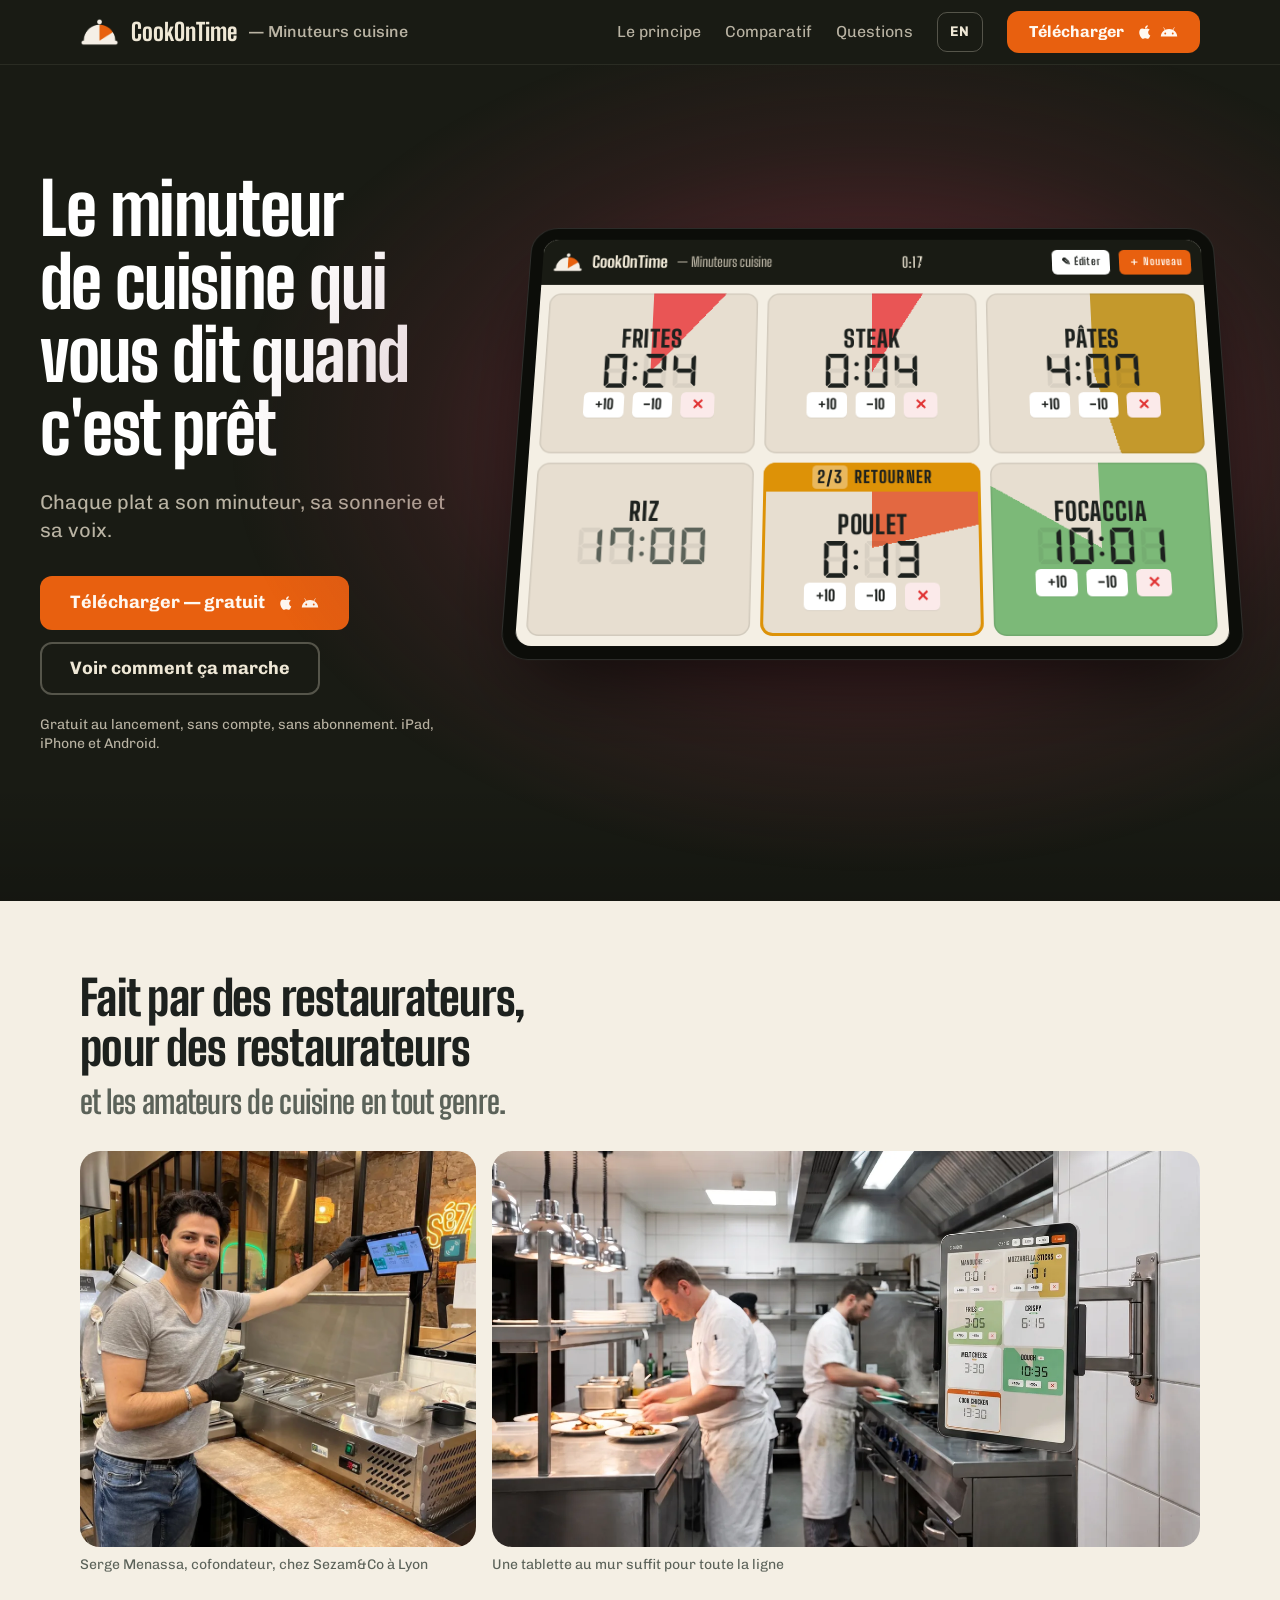
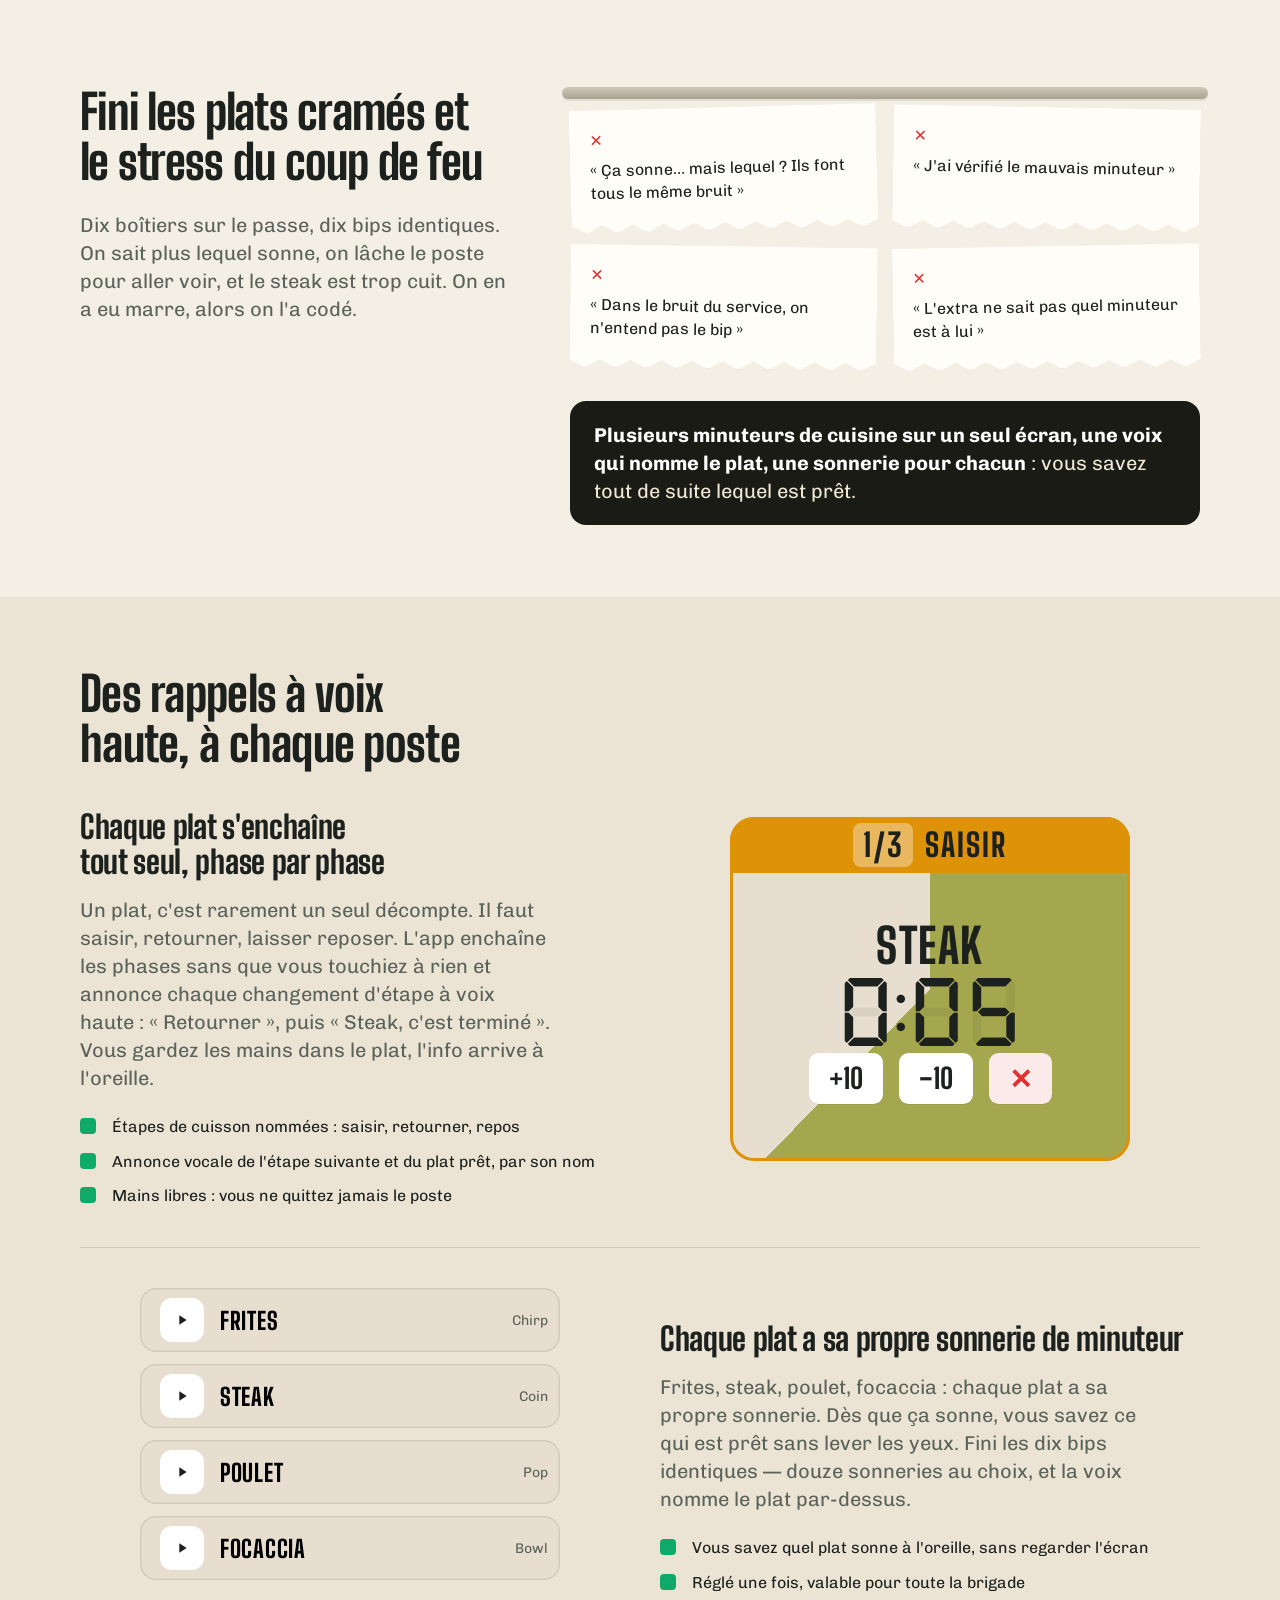
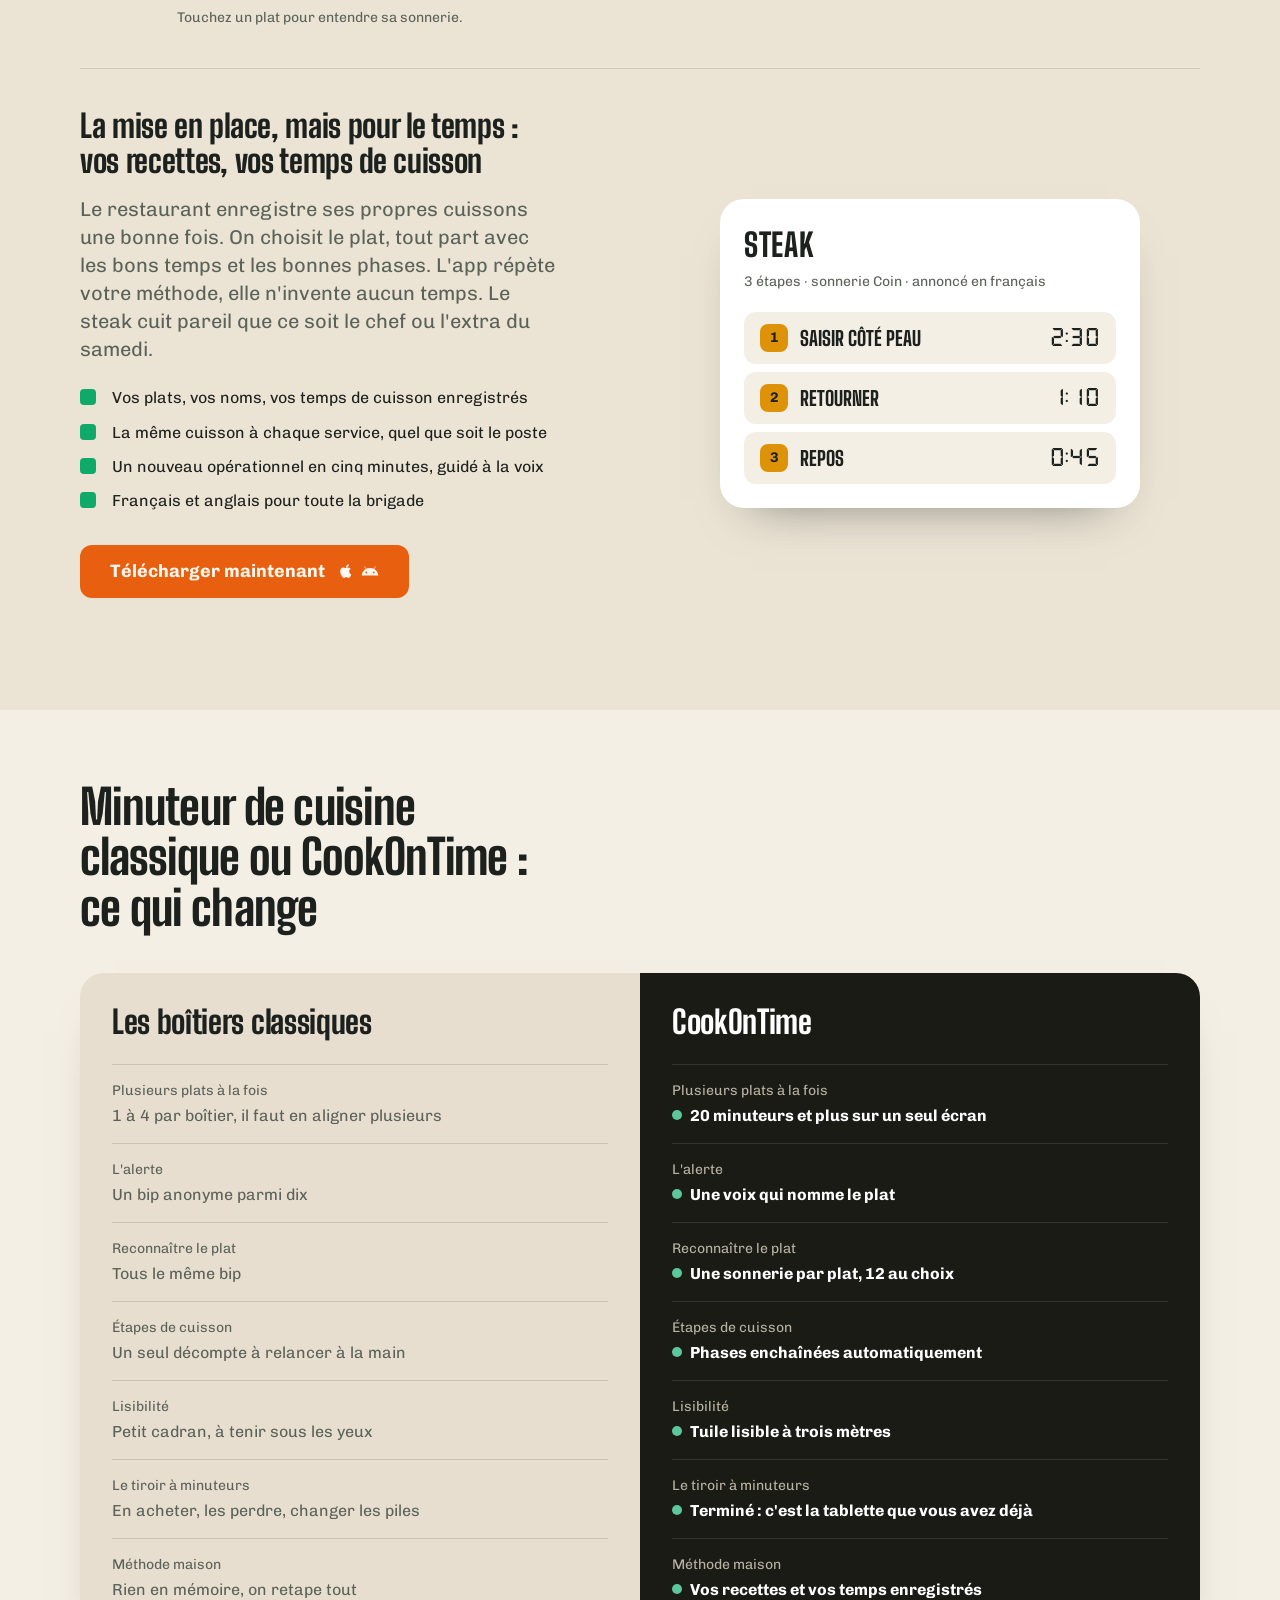
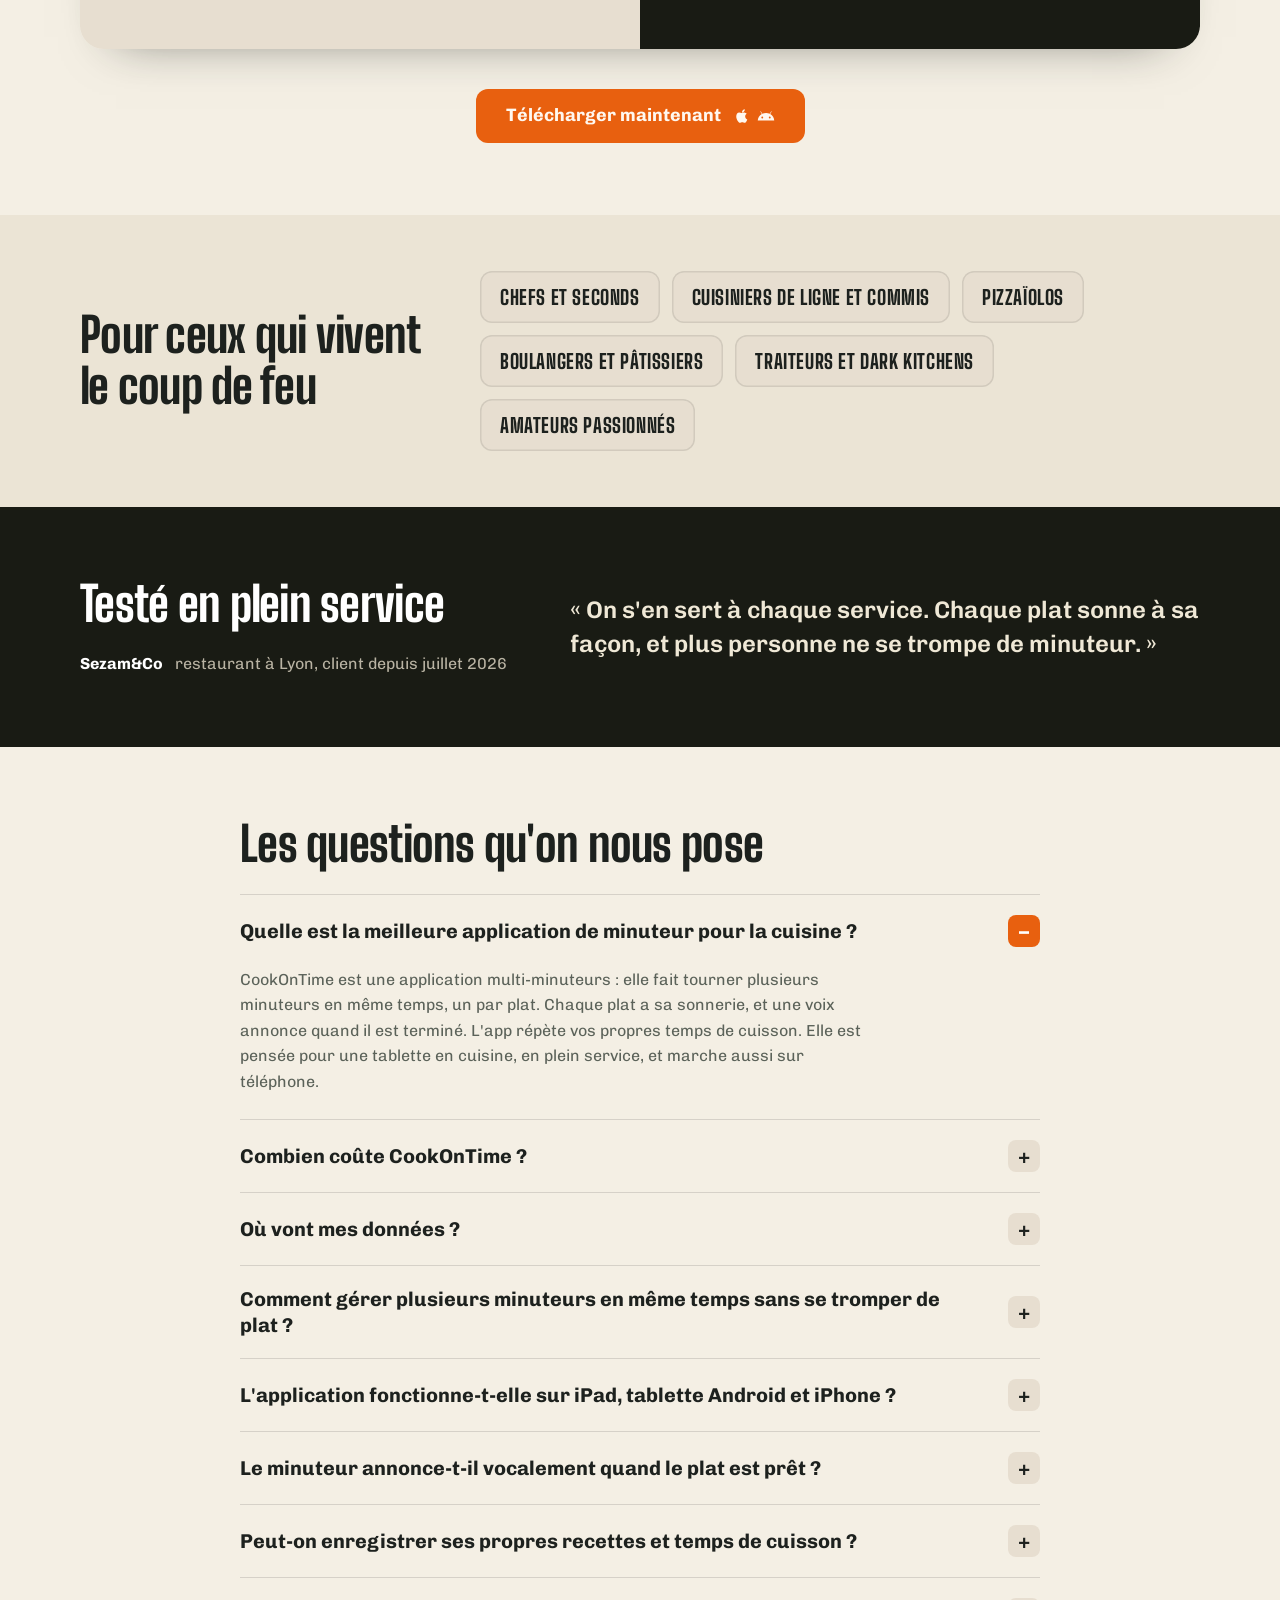
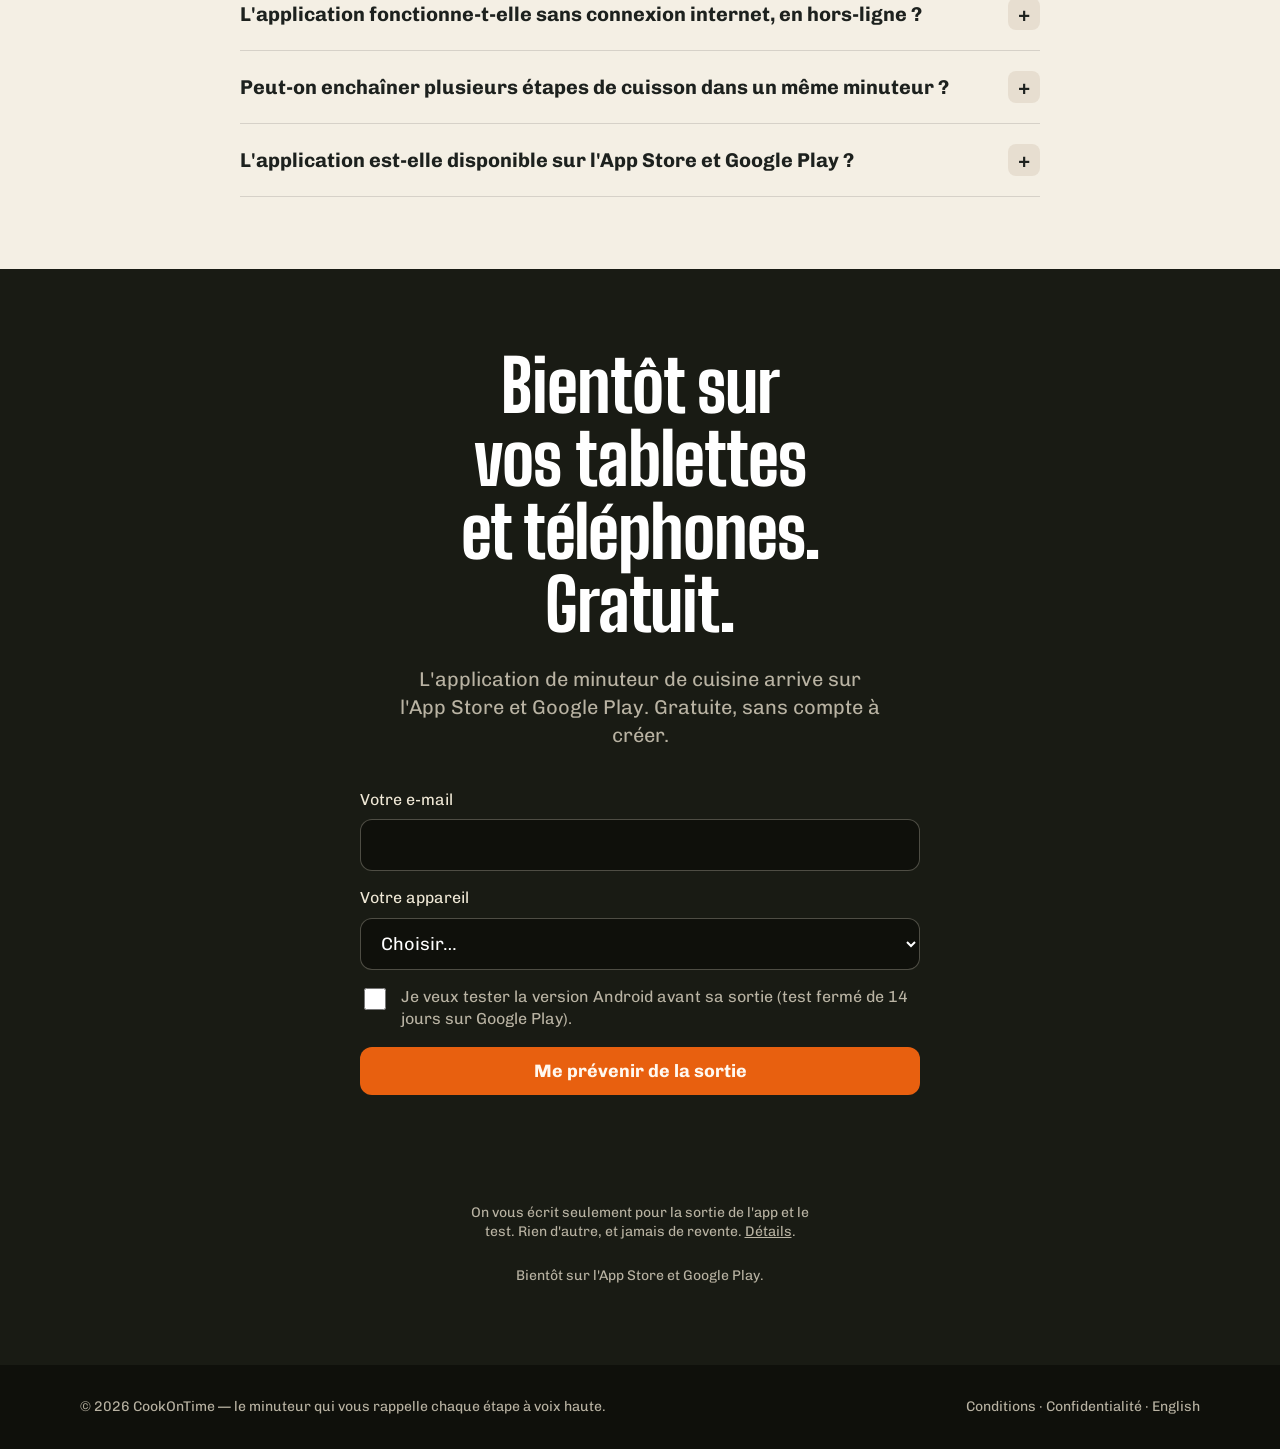
==== commit 58f4f513: "Landing : tablette du haut de page plus inclinée au départ (17,5°) et qui descend de 50 px en se red" ====
--- a/fr/index.html
+++ b/fr/index.html
@@ -197,7 +197,7 @@
 @keyframes blink{50%{opacity:0}}
 
 /* La voix : la bulle qui annonce le plat, posée sous la tablette. */
-.stage{position:relative; perspective:1600px; isolation:isolate}
+.stage{position:relative; perspective:1475px; isolation:isolate}
 /* Halo : un éclairage gris chaud accroché à la tablette elle-même (pas au fond de
    la section). Il la suit donc partout où la mise en page la place, sur ordinateur,
    tablette ou téléphone, sans calcul. Il s'éteint en douceur vers le noir. */
@@ -208,7 +208,7 @@
 /* Inclinaison au défilement (comme le site ShiftMaster, en plus léger) : la tablette
    part légèrement couchée et se redresse à plat pendant les 420 premiers pixels de
    défilement après son entrée à l'écran. Le défilement reste libre. */
-.device{transform-origin:50% 0; transform:rotateX(14deg) scale(.95); will-change:transform}
+.device{transform-origin:50% 0; transform:rotateX(17.5deg) scale(.925); will-change:transform}
 @media (prefers-reduced-motion:reduce){ .device{transform:none} }
 .voice{position:absolute; left:-24px; bottom:-56px; display:flex; align-items:center; gap:12px; background:#fff; color:var(--ink); border-radius:16px; padding:12px 20px 12px 12px;
   box-shadow:0 24px 48px -20px rgba(0,0,0,.7); border:0; font:inherit; text-align:left; cursor:pointer; max-width:calc(100% + 24px);
@@ -725,12 +725,24 @@
   if(!reduced){
     var tilt=function(){
       var start=Math.max(0, dev.getBoundingClientRect().top + scrollY - innerHeight);
-      var t=Math.min(1, Math.max(0, (scrollY-start)/420));
-      dev.style.transform='rotateX('+(14*(1-t)).toFixed(2)+'deg) scale('+(.95+.05*t).toFixed(4)+')';
+      // Plus marqué depuis le 02/10/2026 (demande de Serge, réglé par paliers) : couchée à 17,5° et réduite à 92,5 %,
+      // elle se redresse sur 445 px de défilement, en douceur au début et à la fin.
+      var p=Math.min(1, Math.max(0, (scrollY-start)/445)), t=p*p*(3-2*p);
+      dev.style.transform='rotateX('+(17.5*(1-t)).toFixed(2)+'deg) scale('+(.925+.075*t).toFixed(4)+')';
+      // Et elle descend doucement (50 px au plus, 02/10/2026) : elle reste plus longtemps à
+      // l'écran pendant qu'elle se redresse. La descente est bornée par la place qui reste
+      // sous la tablette et sa bulle dans le haut de page : rien ne déborde.
+      stage.style.transform='translateY('+(slide*t).toFixed(1)+'px)';
+    };
+    var stage=dev.closest('.stage'), hero=document.querySelector('.hero'), slide=0;
+    var room=function(){
+      stage.style.transform='';
+      var low=Math.max(stage.getBoundingClientRect().bottom, document.getElementById('voice').getBoundingClientRect().bottom);
+      slide=Math.max(0, Math.min(50, hero.getBoundingClientRect().bottom - low - 16));
     };
     var queued=false;
     addEventListener('scroll',function(){ if(!queued){ queued=true; requestAnimationFrame(function(){ queued=false; tilt(); }); } },{passive:true});
-    addEventListener('resize',tilt); tilt();
+    addEventListener('resize',function(){ room(); tilt(); }); room(); tilt();
   }
 
   // ---------- écouter : la sonnerie, puis la voix du navigateur ----------
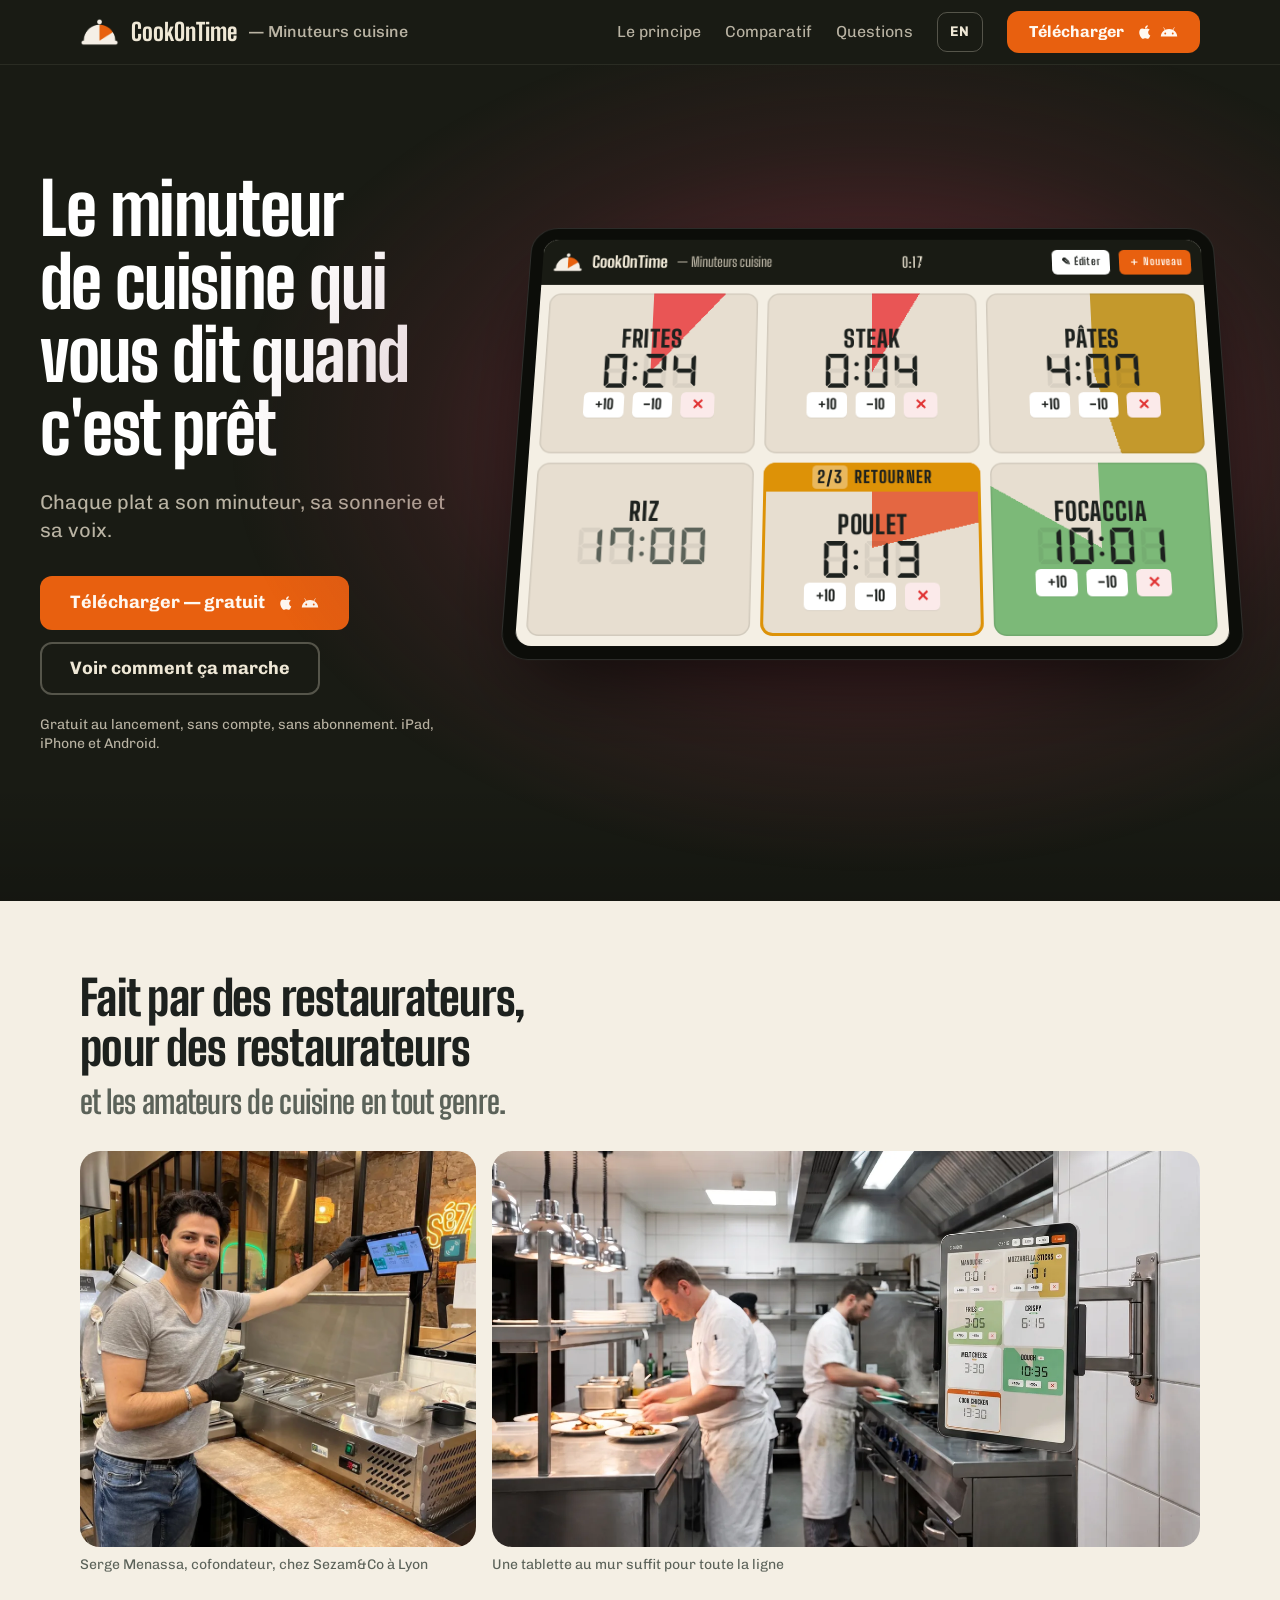
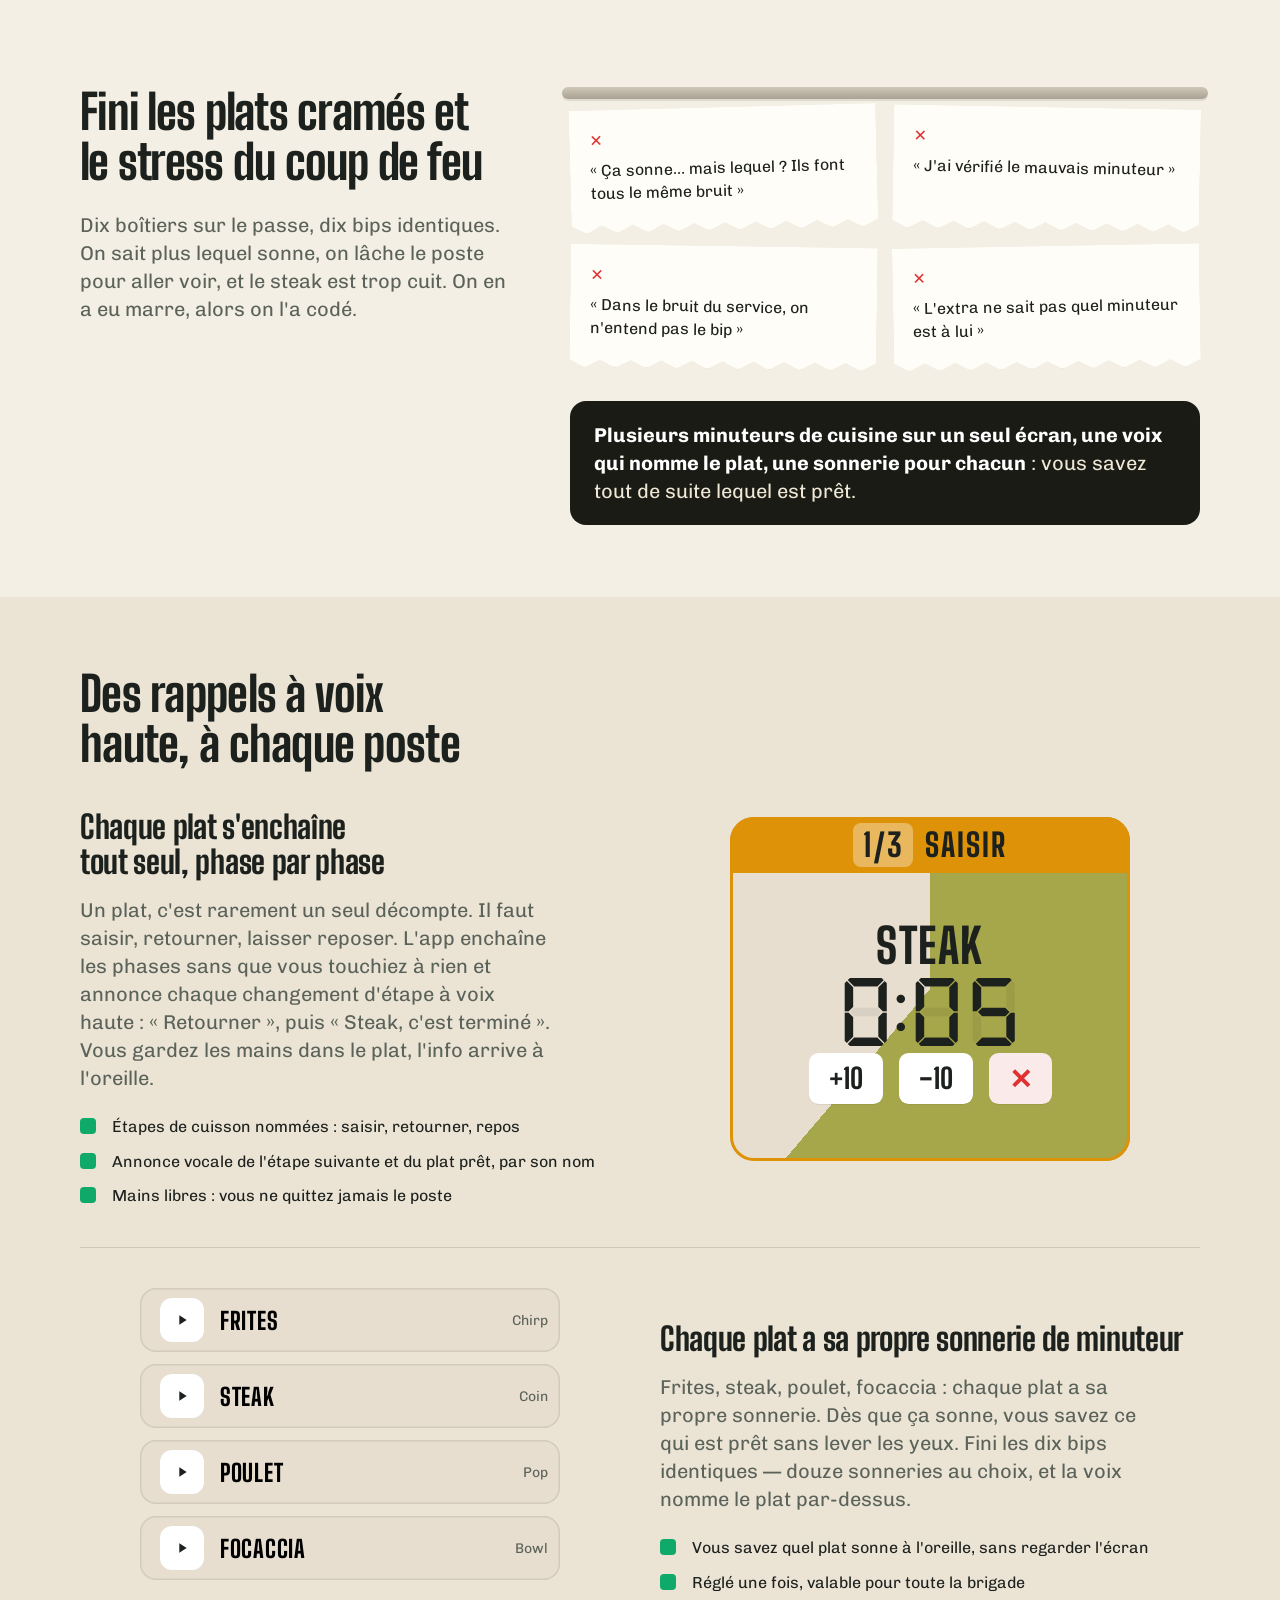
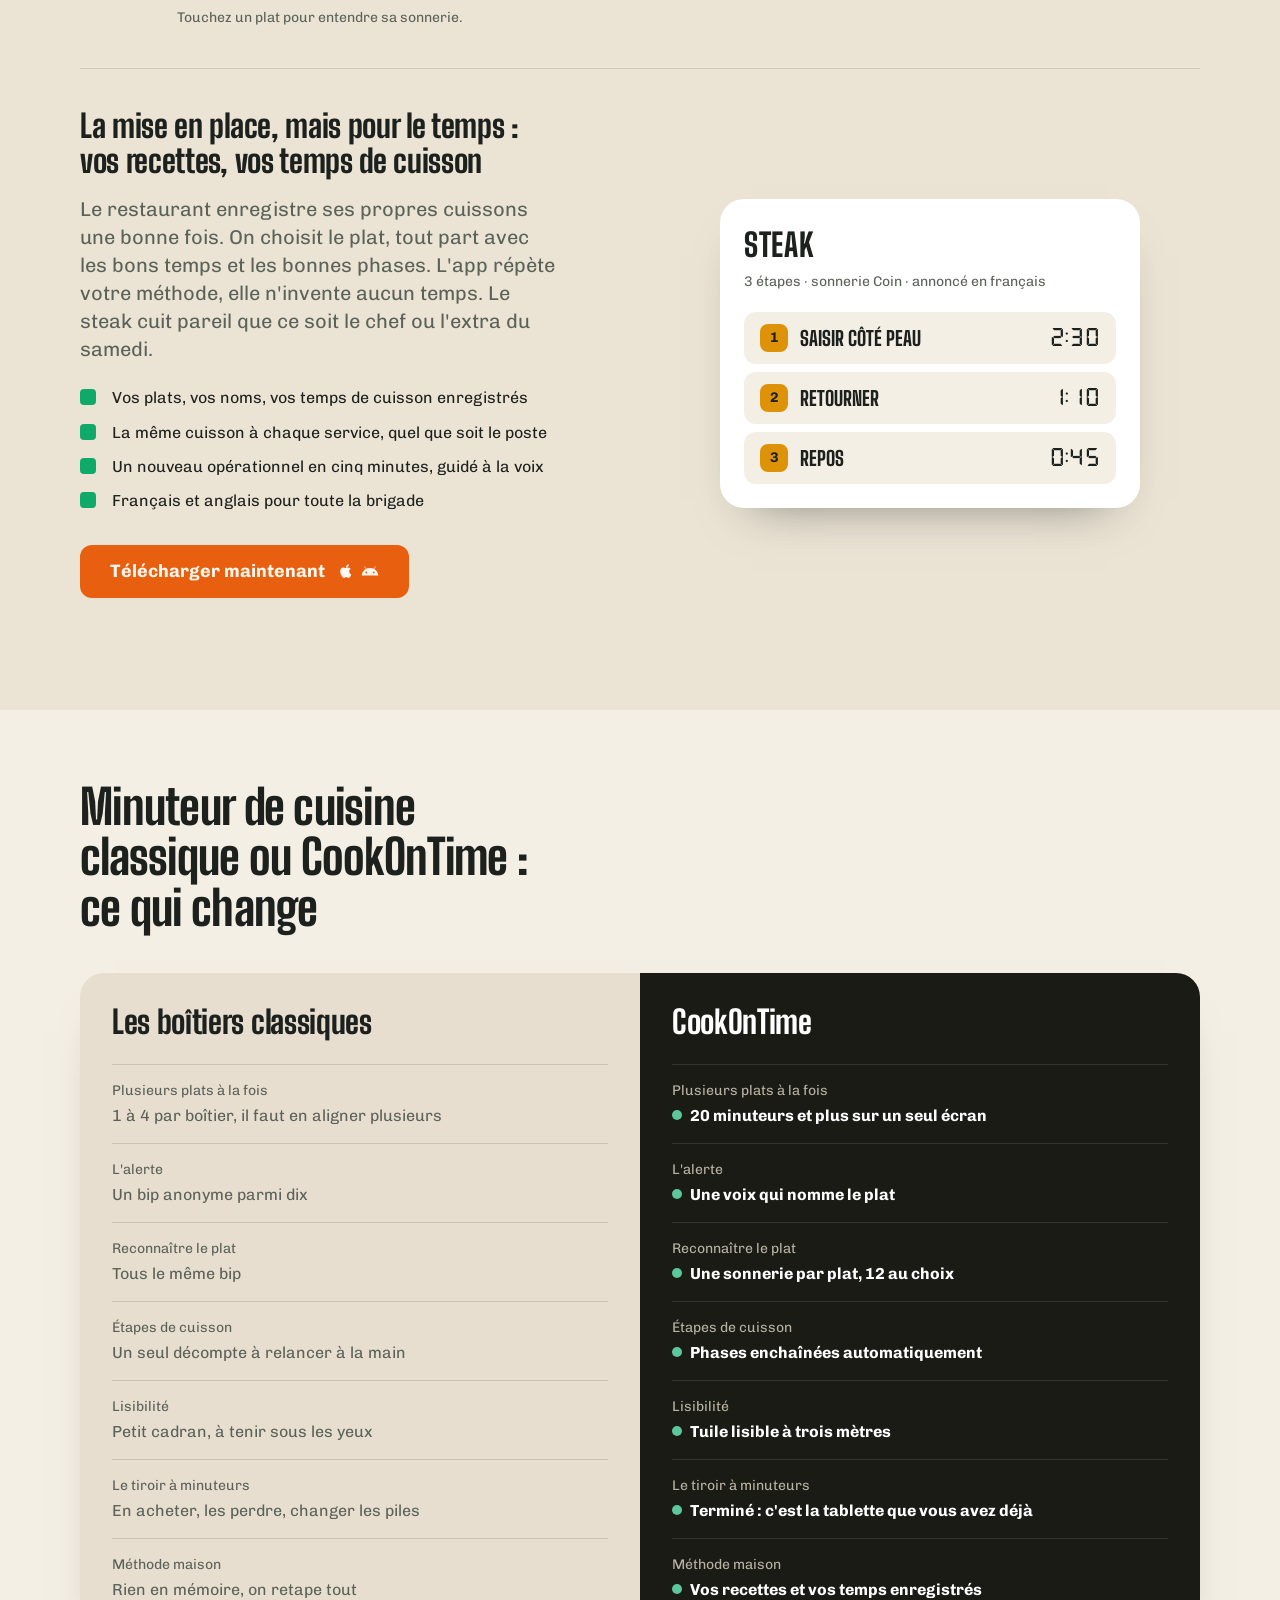
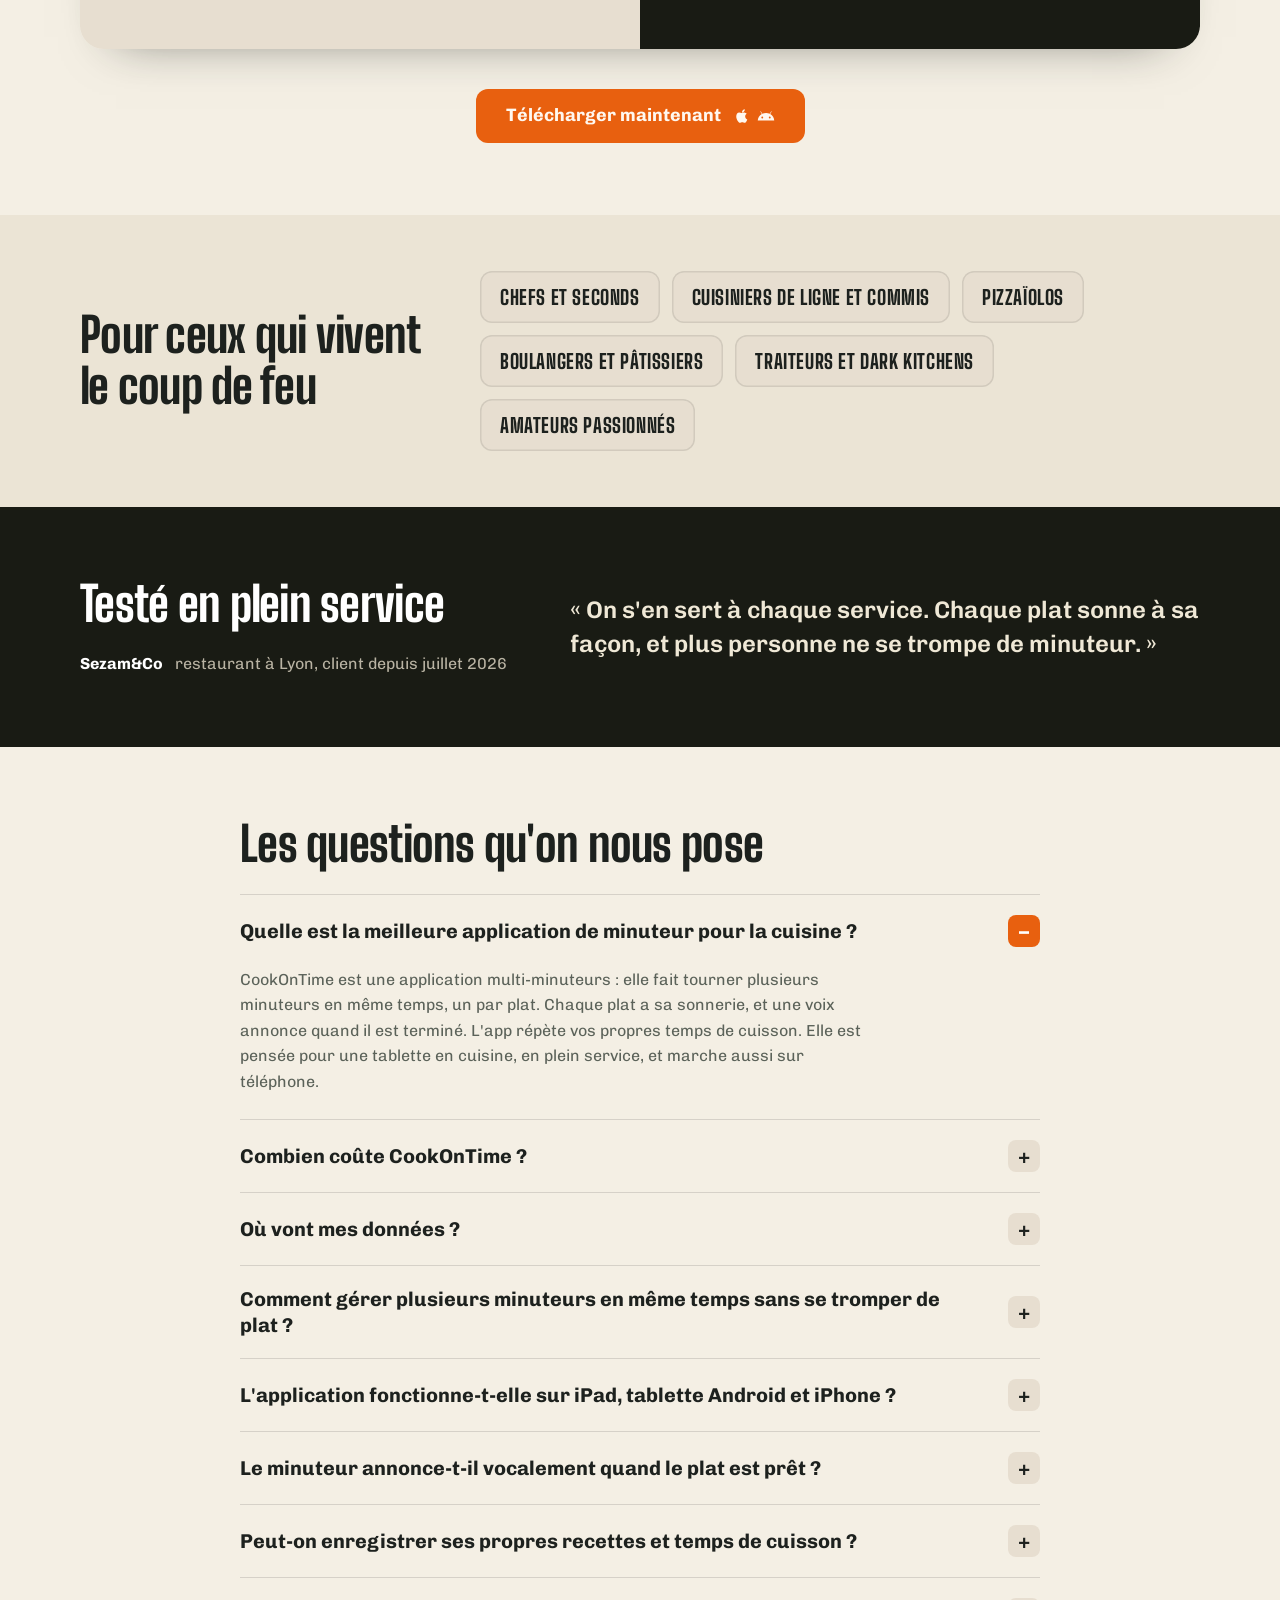
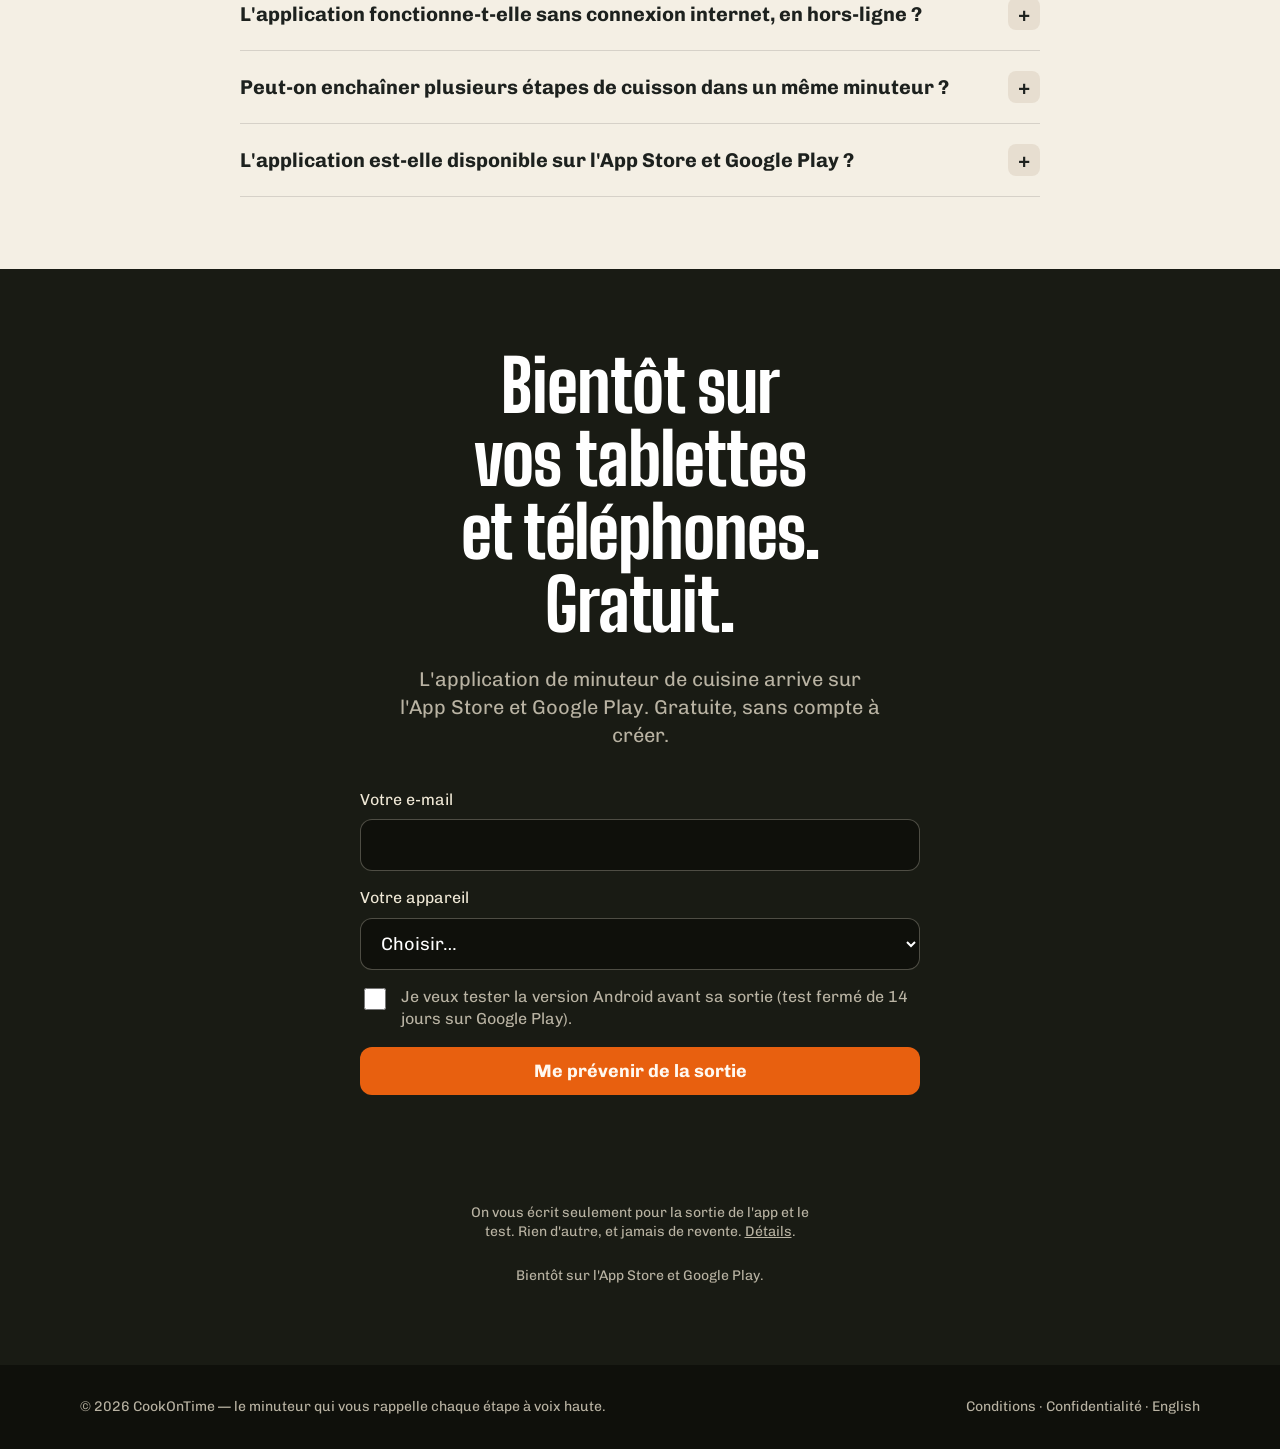
==== commit 65c53e91: "Confidentialite : statistiques d'usage Firebase avec consentement (app 0.4.29) Politique FR et EN : " ====
--- a/fr/index.html
+++ b/fr/index.html
@@ -34,7 +34,7 @@
   "mainEntity": [
     {"@type":"Question","name":"Quelle est la meilleure application de minuteur pour la cuisine ?","acceptedAnswer":{"@type":"Answer","text":"CookOnTime est une application multi-minuteurs : elle fait tourner plusieurs minuteurs en même temps, un par plat. Chaque plat a sa sonnerie, et une voix annonce quand il est terminé. L'app répète vos propres temps de cuisson. Elle est pensée pour une tablette en cuisine, en plein service, et marche aussi sur téléphone."}},
     {"@type":"Question","name":"Combien coûte CookOnTime ?","acceptedAnswer":{"@type":"Answer","text":"CookOnTime est gratuit au lancement : sans abonnement, sans publicité et sans compte à créer."}},
-    {"@type":"Question","name":"Où vont mes données ?","acceptedAnswer":{"@type":"Answer","text":"Vos plats, vos temps et vos réglages restent sur votre tablette, et il n'y a aucun compte à créer. Au premier lancement, l'app vous demande si vous acceptez de partager des statistiques d'usage ; dans la version actuelle, elle n'envoie rien. Le détail est dans la politique de confidentialité."}},
+    {"@type":"Question","name":"Où vont mes données ?","acceptedAnswer":{"@type":"Answer","text":"Vos plats, vos temps et vos réglages restent sur votre tablette, et il n'y a aucun compte à créer. Au premier lancement, l'app vous demande si vous acceptez de partager des statistiques d'usage ; elle n'envoie rien tant que vous n'avez pas accepté. Le détail est dans la politique de confidentialité."}},
     {"@type":"Question","name":"Comment gérer plusieurs minuteurs en même temps sans se tromper de plat ?","acceptedAnswer":{"@type":"Answer","text":"Faites tourner plusieurs minuteurs côte à côte : chaque cuisson porte son nom à l'écran et à la voix, et chacune peut avoir sa propre sonnerie. Tous vos plats tournent en parallèle sur un seul écran : vous savez tout de suite lequel sonne. Impossible de confondre le minuteur du steak avec celui de la garniture."}},
     {"@type":"Question","name":"L'application fonctionne-t-elle sur iPad, tablette Android et iPhone ?","acceptedAnswer":{"@type":"Answer","text":"Oui, sur les trois. Un iPad ou une tablette Android bas de gamme, montée au mur, écran toujours allumé, suffit — et l'app tourne aussi sur iPhone et téléphone Android quand vous voulez un minuteur dans la poche. Vous équipez chaque poste avec la même app."}},
     {"@type":"Question","name":"Le minuteur annonce-t-il vocalement quand le plat est prêt ?","acceptedAnswer":{"@type":"Answer","text":"Oui, c'est un minuteur qui parle : l'app annonce à voix haute l'étape suivante puis le plat prêt, par son nom. Vous gardez les mains dans le plat, l'info arrive à l'oreille sans fixer l'écran."}},
@@ -618,7 +618,7 @@
       <h2>Les questions qu'on nous pose</h2>
       <details open><summary>Quelle est la meilleure application de minuteur pour la cuisine ?</summary><p>CookOnTime est une application multi-minuteurs : elle fait tourner plusieurs minuteurs en même temps, un par plat. Chaque plat a sa sonnerie, et une voix annonce quand il est terminé. L'app répète vos propres temps de cuisson. Elle est pensée pour une tablette en cuisine, en plein service, et marche aussi sur téléphone.</p></details>
       <details><summary>Combien coûte CookOnTime ?</summary><p>CookOnTime est gratuit au lancement : sans abonnement, sans publicité et sans compte à créer.</p></details>
-      <details><summary>Où vont mes données ?</summary><p>Vos plats, vos temps et vos réglages restent sur votre tablette, et il n'y a aucun compte à créer. Au premier lancement, l'app vous demande si vous acceptez de partager des statistiques d'usage ; dans la version actuelle, elle n'envoie rien. Le détail est dans la <a href="privacy.html">politique de confidentialité</a>.</p></details>
+      <details><summary>Où vont mes données ?</summary><p>Vos plats, vos temps et vos réglages restent sur votre tablette, et il n'y a aucun compte à créer. Au premier lancement, l'app vous demande si vous acceptez de partager des statistiques d'usage ; elle n'envoie rien tant que vous n'avez pas accepté. Le détail est dans la <a href="privacy.html">politique de confidentialité</a>.</p></details>
       <details><summary>Comment gérer plusieurs minuteurs en même temps sans se tromper de plat ?</summary><p>Faites tourner plusieurs minuteurs côte à côte : chaque cuisson porte son nom à l'écran et à la voix, et chacune peut avoir sa propre sonnerie. Tous vos plats tournent en parallèle sur un seul écran : vous savez tout de suite lequel sonne. Impossible de confondre le minuteur du steak avec celui de la garniture.</p></details>
       <details><summary>L'application fonctionne-t-elle sur iPad, tablette Android et iPhone ?</summary><p>Oui, sur les trois. Un iPad ou une tablette Android bas de gamme, montée au mur, écran toujours allumé, suffit — et l'app tourne aussi sur iPhone et téléphone Android quand vous voulez un minuteur dans la poche. Vous équipez chaque poste avec la même app.</p></details>
       <details><summary>Le minuteur annonce-t-il vocalement quand le plat est prêt ?</summary><p>Oui, c'est un minuteur qui parle : l'app annonce à voix haute l'étape suivante puis le plat prêt, par son nom. Vous gardez les mains dans le plat, l'info arrive à l'oreille sans fixer l'écran.</p></details>
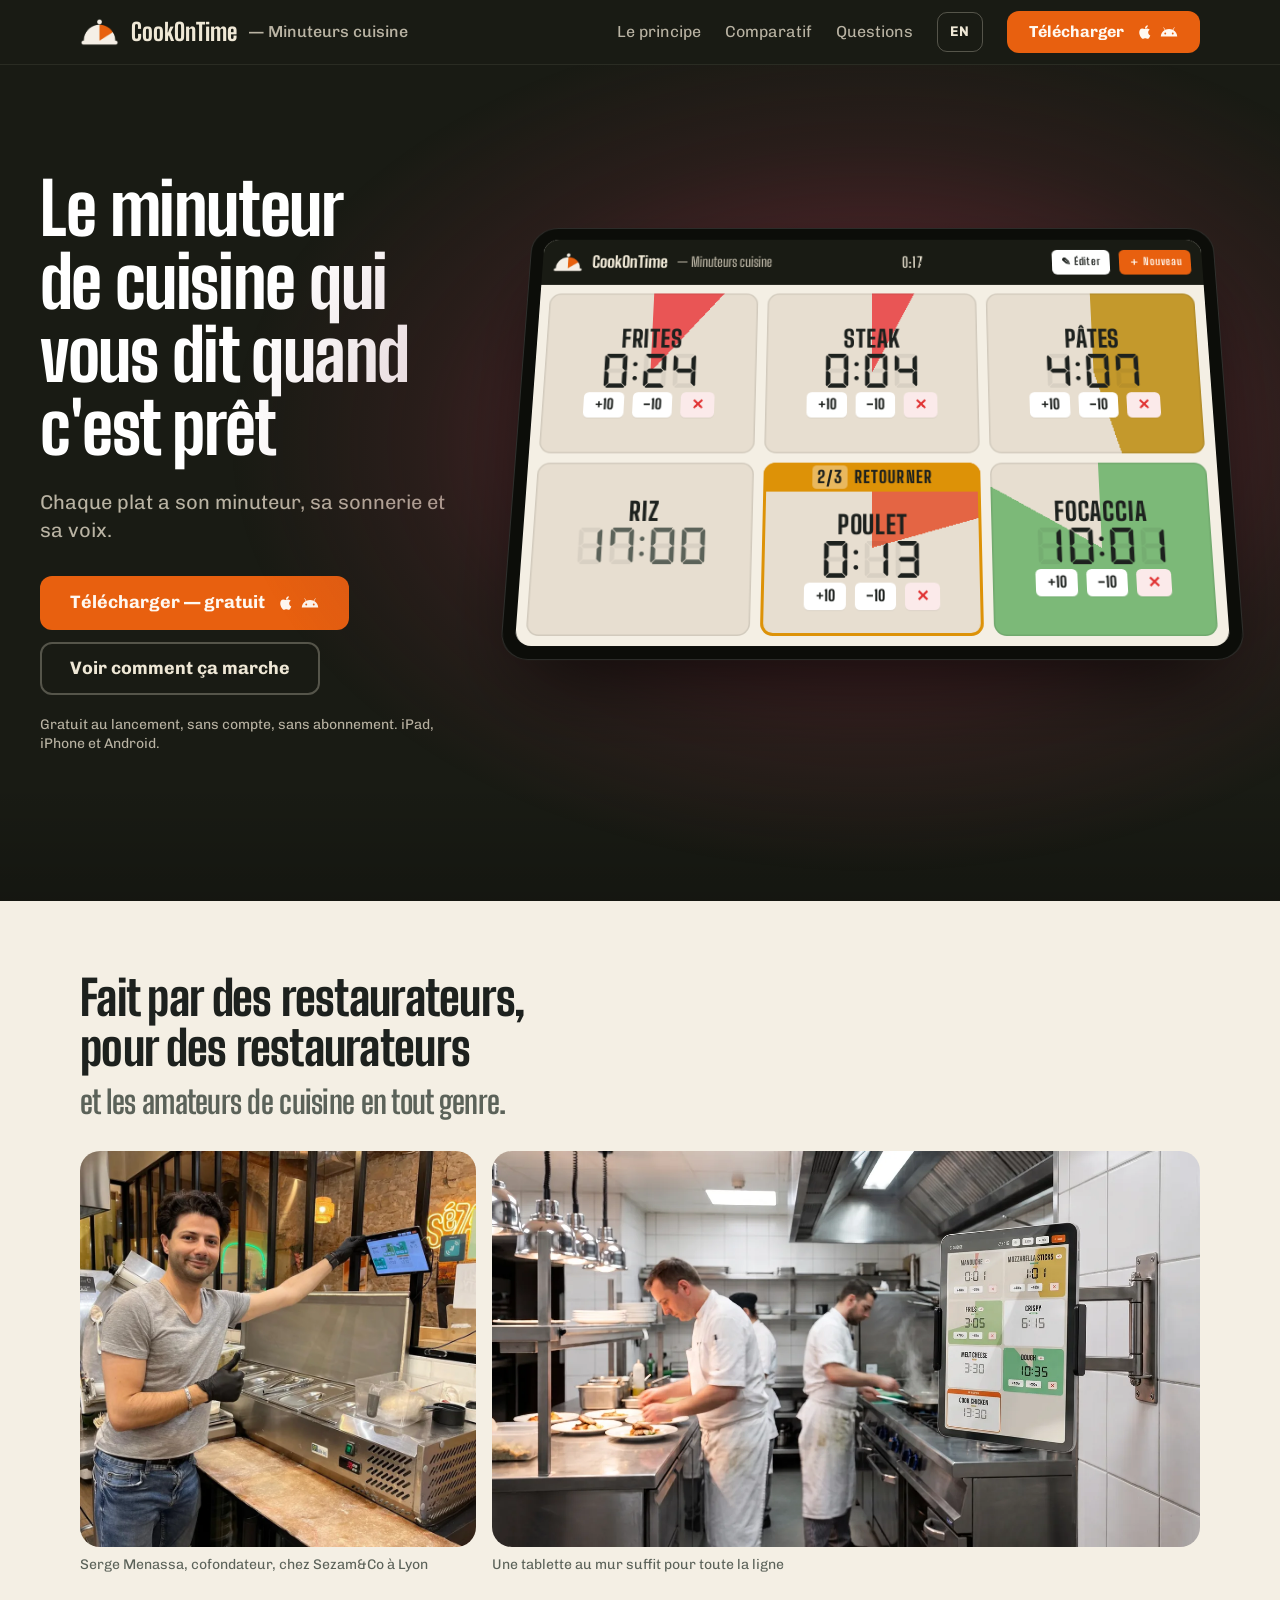
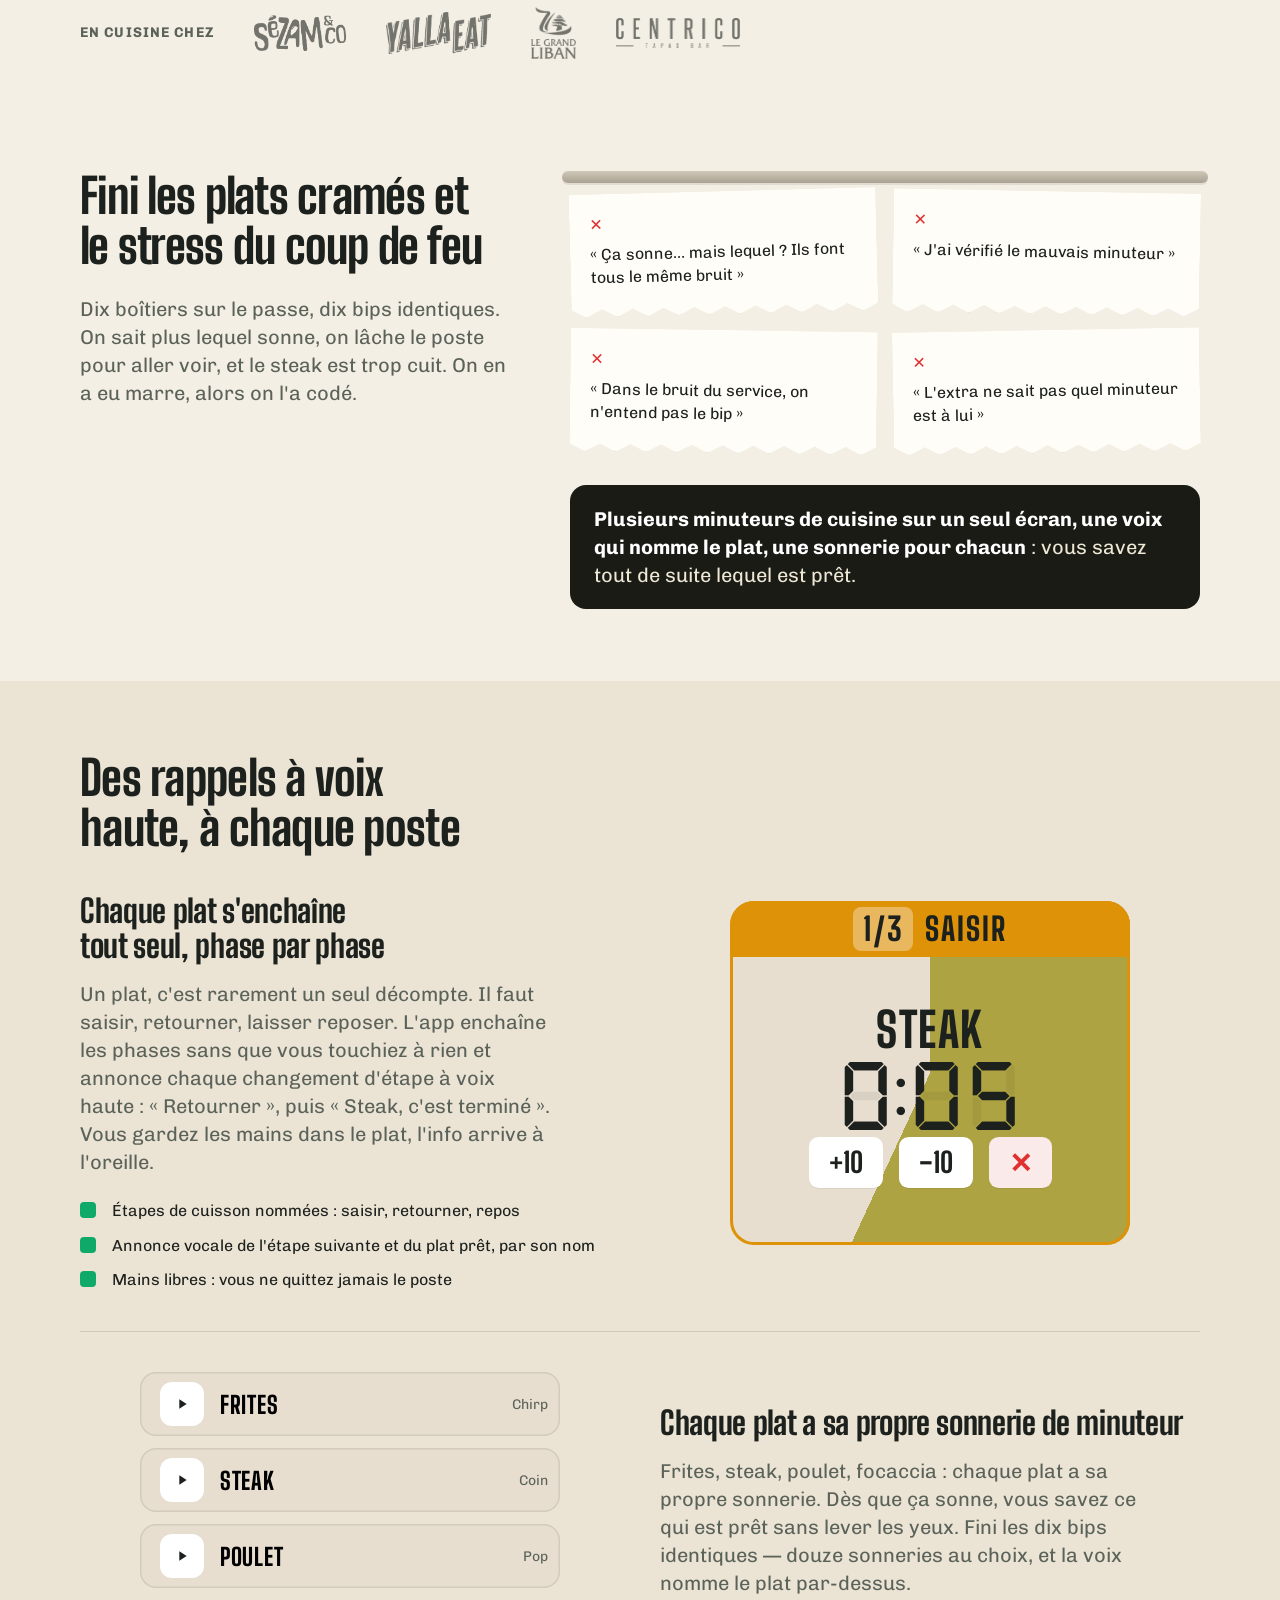
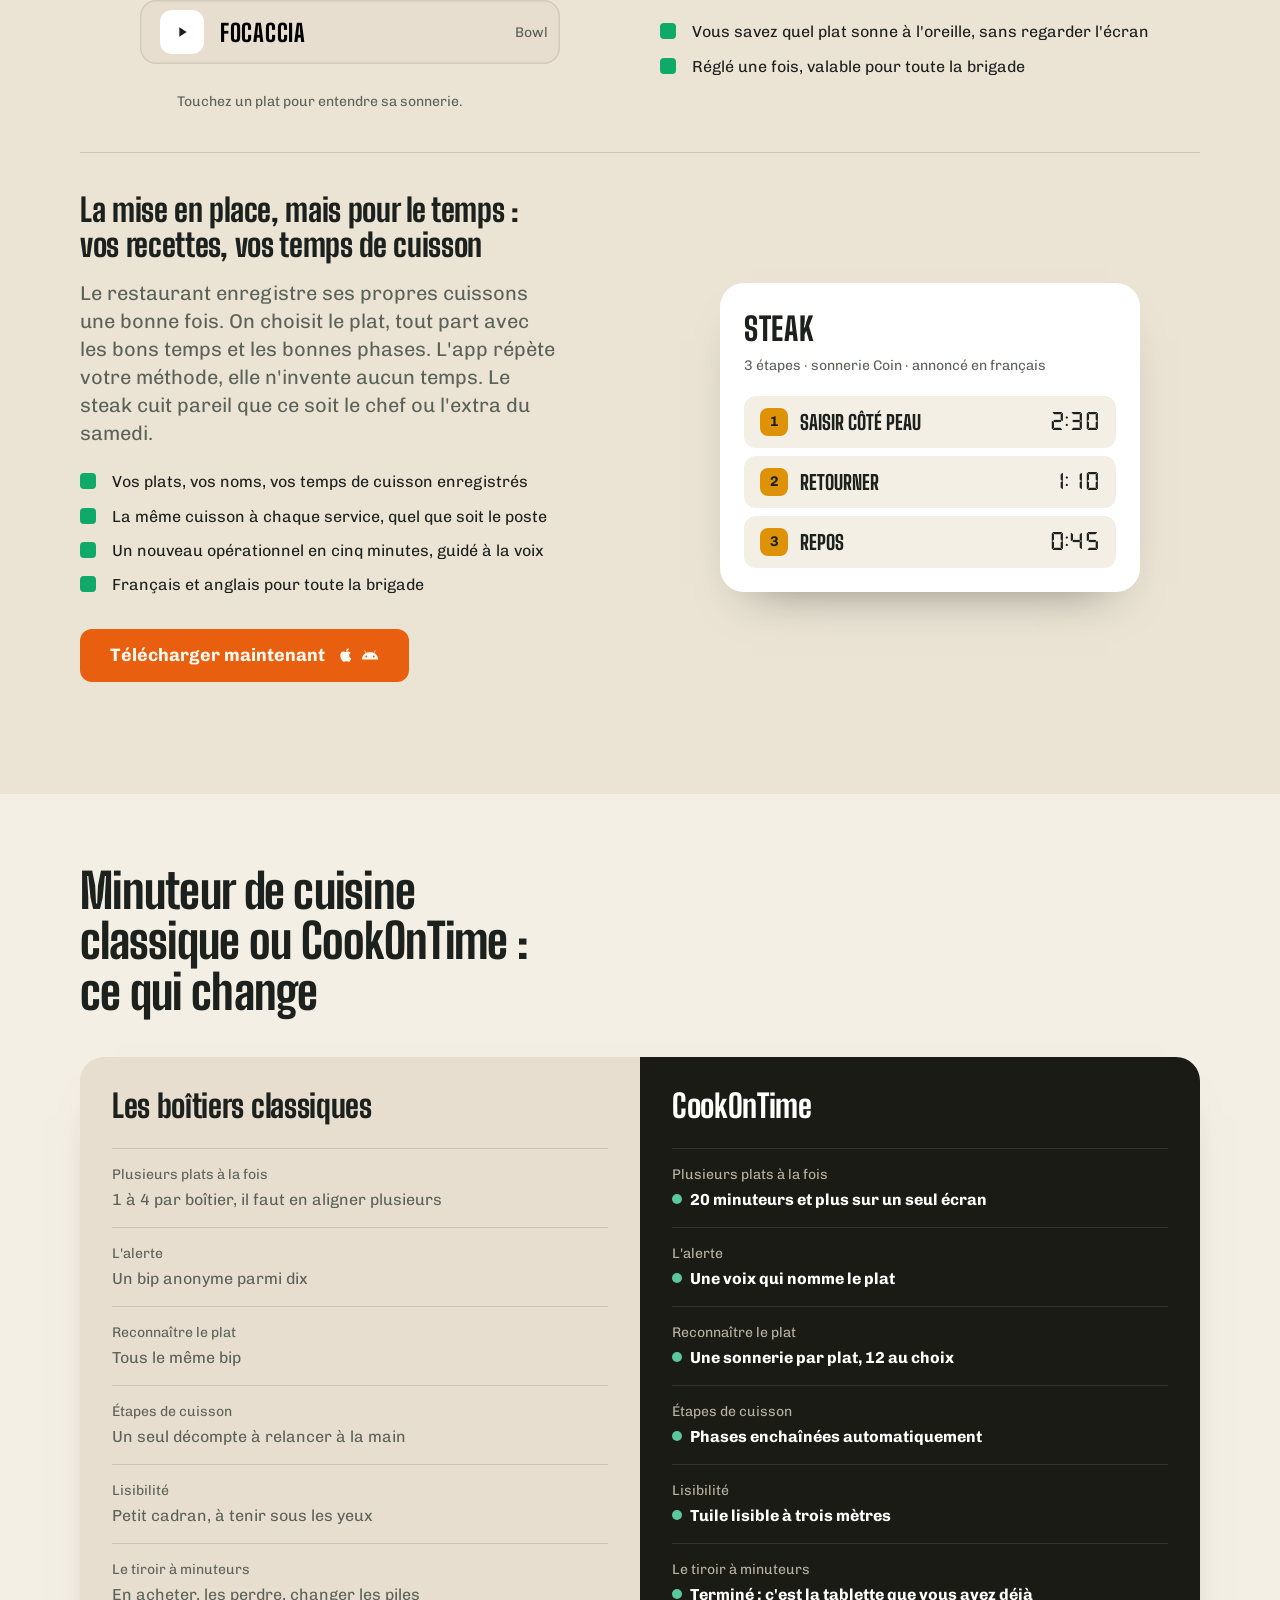
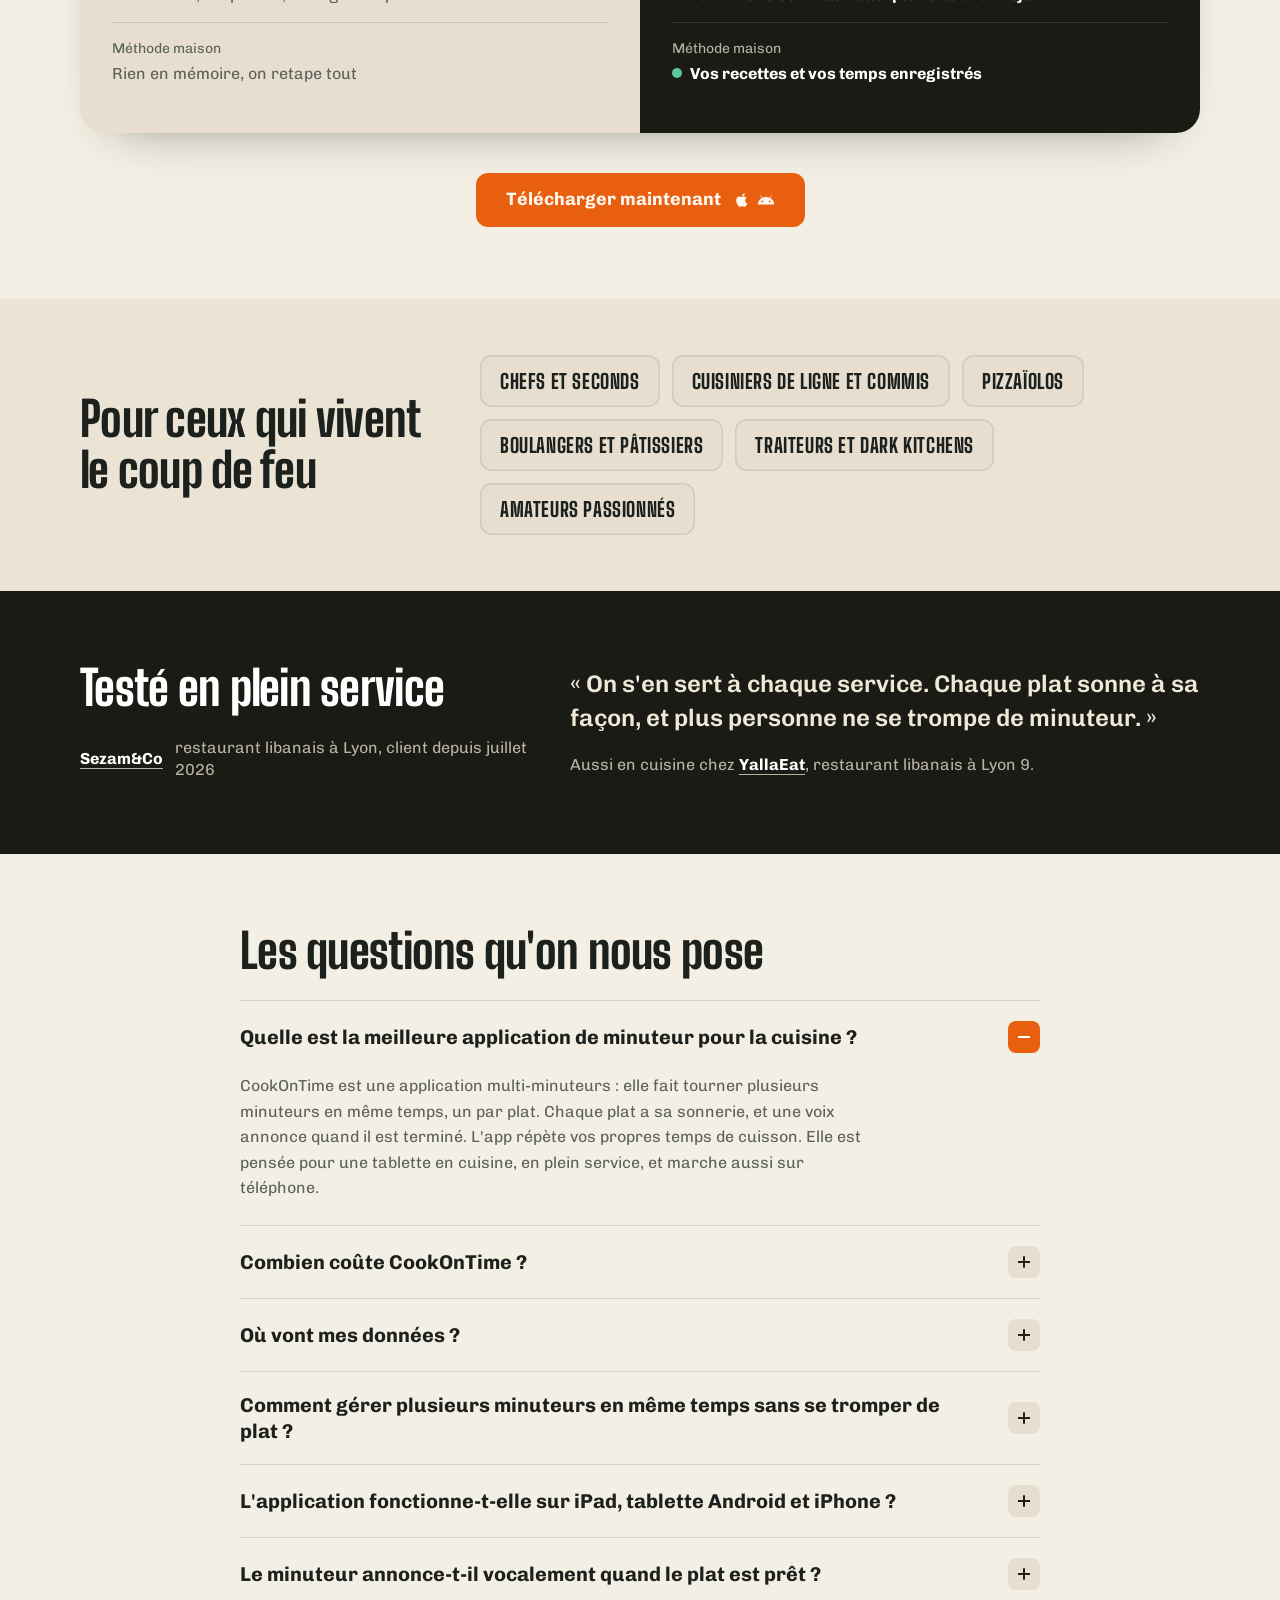
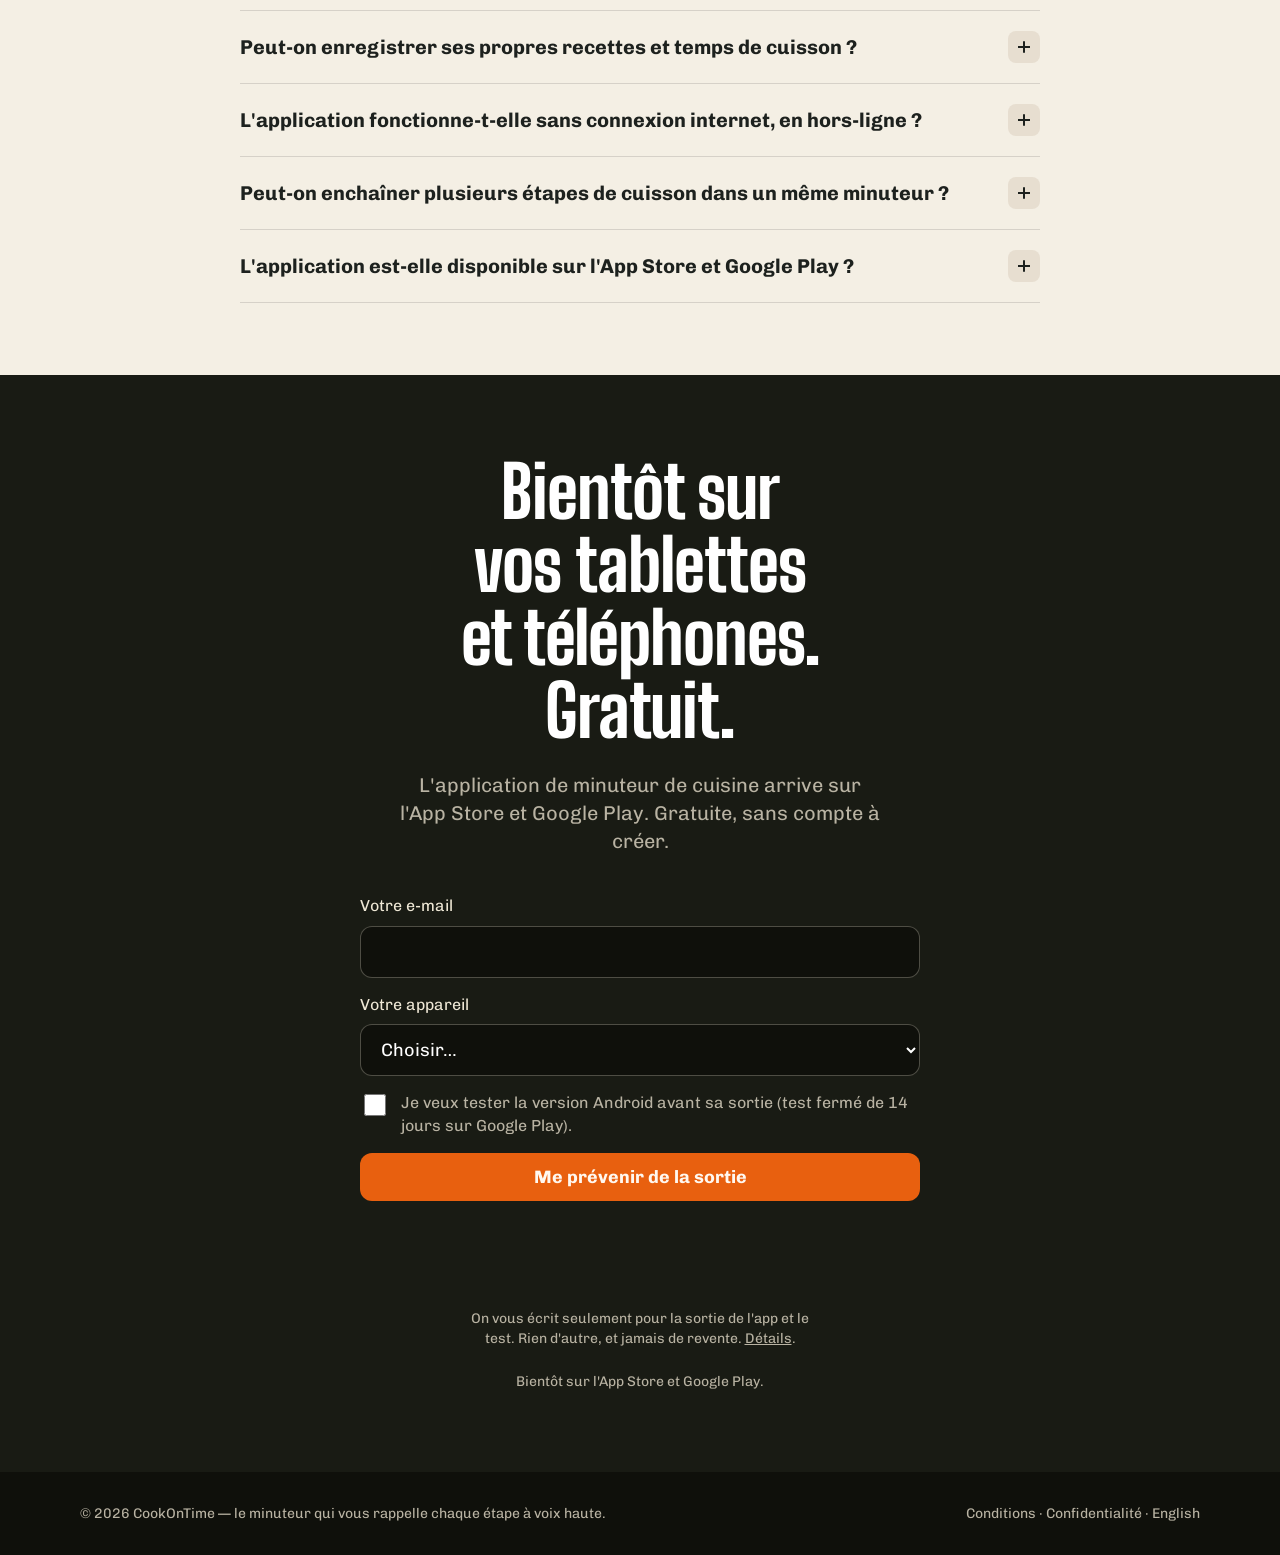
==== commit 28eb5f6a: "Liens et logos des restaurants (Sezam&Co, YallaEat, Le Grand Liban, Centrico), FAQ animee Co-Authore" ====
--- a/fr/index.html
+++ b/fr/index.html
@@ -225,6 +225,13 @@
 .proof .wrap{display:grid; gap:32px}
 .proof h2{max-width:24ch}
 .proof h2 span{display:block; color:var(--muted); font-size:var(--t3); margin-top:12px; font-weight:700}
+.kitchens{display:flex; flex-wrap:wrap; align-items:center; gap:16px 40px; margin:0; padding:0; list-style:none}
+.kitchens li:first-child{font-size:var(--t6); font-weight:700; letter-spacing:.08em; text-transform:uppercase; color:var(--muted)}
+.kitchens a{display:block; line-height:0; border-radius:6px}
+.kitchens img{height:40px; width:auto; opacity:.6; transition:opacity .2s}
+.kitchens a:hover img,.kitchens a:focus-visible img{opacity:1}
+.kitchens a:focus-visible{outline:3px solid var(--amber); outline-offset:6px}
+@media (prefers-reduced-motion:reduce){ .kitchens img{transition:none} }
 .photos{display:flex; gap:16px}
 .photos figure{margin:0; min-width:0}
 .photos figure:first-child{flex:1 1 0}
@@ -327,6 +334,10 @@
 .client blockquote{margin:0; font-size:24px; font-family:'Chivo',sans-serif; font-weight:600; line-height:1.4; color:var(--on-service)}
 .client .who{margin-top:24px; display:flex; align-items:center; gap:12px; font-size:var(--t5); color:var(--on-service-2)}
 .client .who b{color:#fff}
+.client .also{margin:20px 0 0; font-size:var(--t5); color:var(--on-service-2)}
+.client .also b{color:#fff}
+.client .who a,.client .also a{color:inherit; text-decoration:underline; text-decoration-color:var(--on-service-2); text-decoration-thickness:1px; text-underline-offset:4px}
+.client .who a:hover,.client .also a:hover{text-decoration-color:#fff; text-decoration-thickness:2px}
 
 /* ---------- questions ---------- */
 .faq{padding:72px 0}
@@ -334,10 +345,16 @@
 .faq h2{margin-bottom:24px}
 details{border-top:1px solid var(--line)}
 details:last-of-type{border-bottom:1px solid var(--line)}
-summary{list-style:none; cursor:pointer; padding:20px 0; display:flex; gap:16px; align-items:center; font-family:'Chivo',sans-serif; font-weight:700; font-size:20px; line-height:1.3}
+summary{position:relative; list-style:none; cursor:pointer; padding:20px 0; display:flex; gap:16px; align-items:center; font-family:'Chivo',sans-serif; font-weight:700; font-size:20px; line-height:1.3; transition:color .2s}
+summary:hover{color:var(--ember)}
 summary::-webkit-details-marker{display:none}
-summary::after{content:"+"; margin-left:auto; flex:none; width:32px; height:32px; border-radius:8px; background:var(--tile); display:grid; place-items:center; font-family:'Chivo',sans-serif; font-weight:700}
-details[open] summary::after{content:"–"; background:var(--ember); color:#fff}
+/* Icone + / - : barre horizontale dans la case, barre verticale qui pivote pour se poser dessus */
+summary::after{content:""; margin-left:auto; flex:none; width:32px; height:32px; border-radius:8px; background:linear-gradient(var(--ink),var(--ink)) center/12px 2px no-repeat, var(--tile); transition:background-color .3s}
+summary::before{content:""; position:absolute; right:15px; top:50%; width:2px; height:12px; margin-top:-6px; border-radius:1px; background:var(--ink); transition:transform .35s cubic-bezier(.2,.7,.2,1), background-color .3s}
+details[open] summary::after{background:linear-gradient(#fff,#fff) center/12px 2px no-repeat, var(--ember)}
+details[open] summary::before{transform:rotate(90deg); background:#fff}
+details.closing summary::after{background:linear-gradient(var(--ink),var(--ink)) center/12px 2px no-repeat, var(--tile)}
+details.closing summary::before{transform:none; background:var(--ink)}
 summary:focus-visible{outline:3px solid var(--amber); outline-offset:2px}
 details p{padding:0 0 24px; color:var(--muted); font-size:var(--t5); line-height:1.6; max-width:64ch}
 
@@ -461,6 +478,13 @@
         <figure><img src="../assets/serge-tablette.webp" alt="Serge Menassa, cofondateur de CookOnTime, montre l'application sur la tablette de la cuisine de Sezam&amp;Co" width="900" height="900" loading="lazy"><figcaption>Serge Menassa, cofondateur, chez Sezam&amp;Co à Lyon</figcaption></figure>
         <figure><img src="../assets/pro-kitchen-tablet.webp" alt="Tablette murale avec CookOnTime dans une cuisine professionnelle en plein service" width="1400" height="781" loading="lazy"><figcaption>Une tablette au mur suffit pour toute la ligne</figcaption></figure>
       </div>
+      <ul class="kitchens" id="cuisines" aria-label="Restaurants équipés de CookOnTime">
+        <li>En cuisine chez</li>
+        <li><a href="https://sezamandco.com/" target="_blank" rel="noopener"><img src="../assets/logo-sezam.webp" alt="Sezam&amp;Co, restaurant libanais à Lyon" width="307" height="120" style="height:36px" loading="lazy"></a></li>
+        <li><a href="https://www.yallaeat.fr/" target="_blank" rel="noopener"><img src="../assets/logo-yallaeat.webp" alt="YallaEat, restaurant libanais à Lyon 9" width="299" height="120" style="height:42px" loading="lazy"></a></li>
+        <li><a href="https://www.legrandliban.com/" target="_blank" rel="noopener"><img src="../assets/logo-grand-liban.webp" alt="Le Grand Liban, restaurant libanais à Lyon" width="104" height="120" style="height:52px" loading="lazy"></a></li>
+        <li><a href="https://www.google.com/maps/search/?api=1&amp;query=CENTRICO%20Badaro%20Beyrouth" target="_blank" rel="noopener"><img src="../assets/logo-centrico.webp" alt="Centrico, bar à tapas à Beyrouth" width="497" height="120" style="height:30px" loading="lazy"></a></li>
+      </ul>
     </div>
   </section>
 
@@ -605,10 +629,11 @@
     <div class="wrap">
       <div>
         <h2>Testé en plein service</h2>
-        <p class="who"><b>Sezam&amp;Co</b> restaurant à Lyon, client depuis juillet 2026</p>
+        <p class="who"><a href="https://sezamandco.com/" target="_blank" rel="noopener"><b>Sezam&amp;Co</b></a> restaurant libanais à Lyon, client depuis juillet 2026</p>
       </div>
       <div>
         <blockquote>« On s'en sert à chaque service. Chaque plat sonne à sa façon, et plus personne ne se trompe de minuteur. »</blockquote>
+        <p class="also">Aussi en cuisine chez <a href="https://www.yallaeat.fr/" target="_blank" rel="noopener"><b>YallaEat</b></a>, restaurant libanais à Lyon 9.</p>
       </div>
     </div>
   </section>
@@ -809,5 +834,37 @@
   });
 })();
 </script>
+<script>
+/* FAQ : ouverture et fermeture animees (hauteur + fondu). Sans JS ou avec
+   « reduire les animations », les <details> gardent leur comportement natif. */
+(function(){
+  var calm = window.matchMedia('(prefers-reduced-motion: reduce)');
+  document.querySelectorAll('.faq details').forEach(function(d){
+    var s = d.querySelector('summary'), p = d.querySelector('p'), anim = null;
+    if (!s || !p || !d.animate) return;
+    s.addEventListener('click', function(e){
+      if (calm.matches) return;
+      e.preventDefault();
+      var from = d.offsetHeight, closing = d.open && !d.classList.contains('closing');
+      if (anim) anim.cancel();
+      var cs = getComputedStyle(d);
+      var shut = s.offsetHeight + parseFloat(cs.borderTopWidth) + parseFloat(cs.borderBottomWidth);
+      if (closing) { d.classList.add('closing'); }
+      else { d.classList.remove('closing'); d.open = true; }
+      var to = closing ? shut : d.offsetHeight;
+      d.style.overflow = 'hidden';
+      anim = d.animate({height: [from + 'px', to + 'px']}, {duration: closing ? 260 : 380, easing: 'cubic-bezier(.2,.7,.2,1)'});
+      p.animate(closing ? {opacity: [1, 0], transform: ['none', 'translateY(-6px)']}
+                        : {opacity: [0, 1], transform: ['translateY(-8px)', 'none']},
+                {duration: closing ? 180 : 380, easing: 'ease-out', fill: 'both'});
+      anim.onfinish = function(){
+        if (closing) d.open = false;
+        d.classList.remove('closing'); d.style.overflow = ''; anim = null;
+        p.getAnimations().forEach(function(a){ a.cancel(); });
+      };
+    });
+  });
+})();
+</script>
 </body>
 </html>
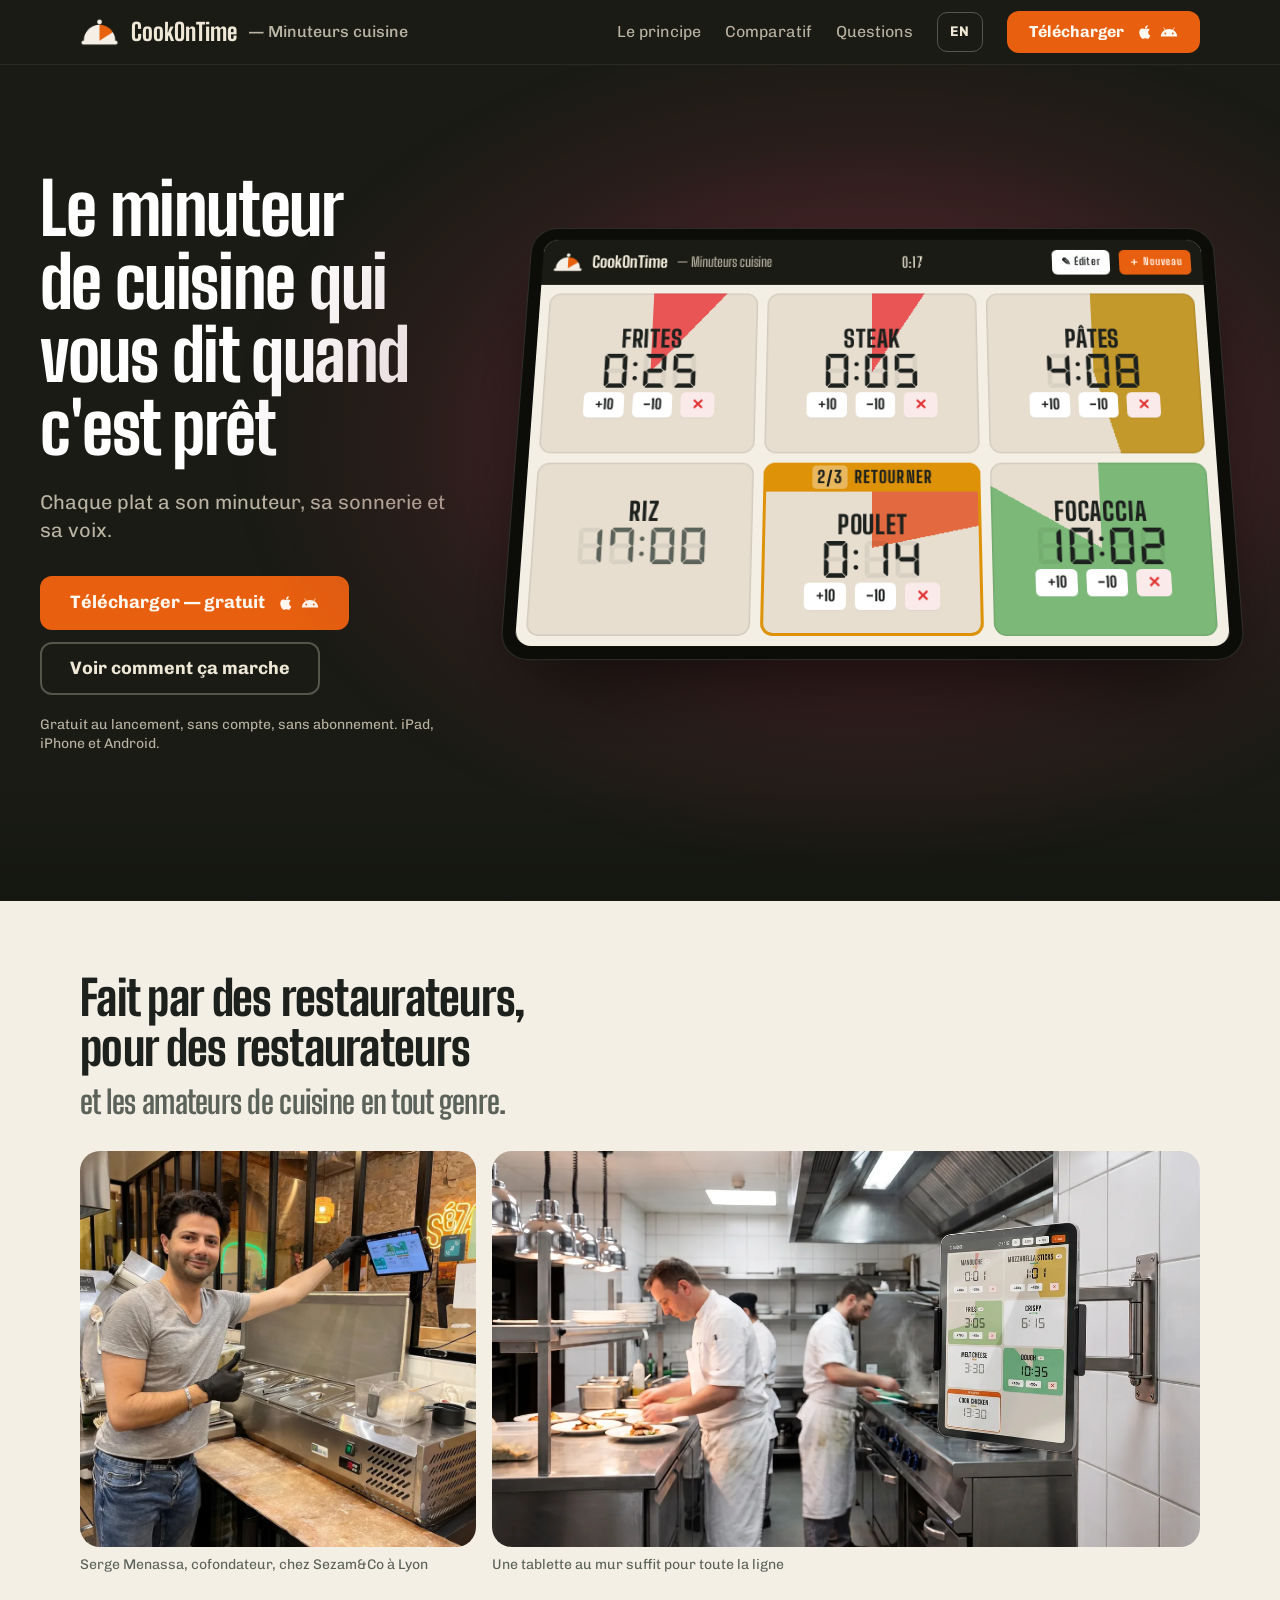
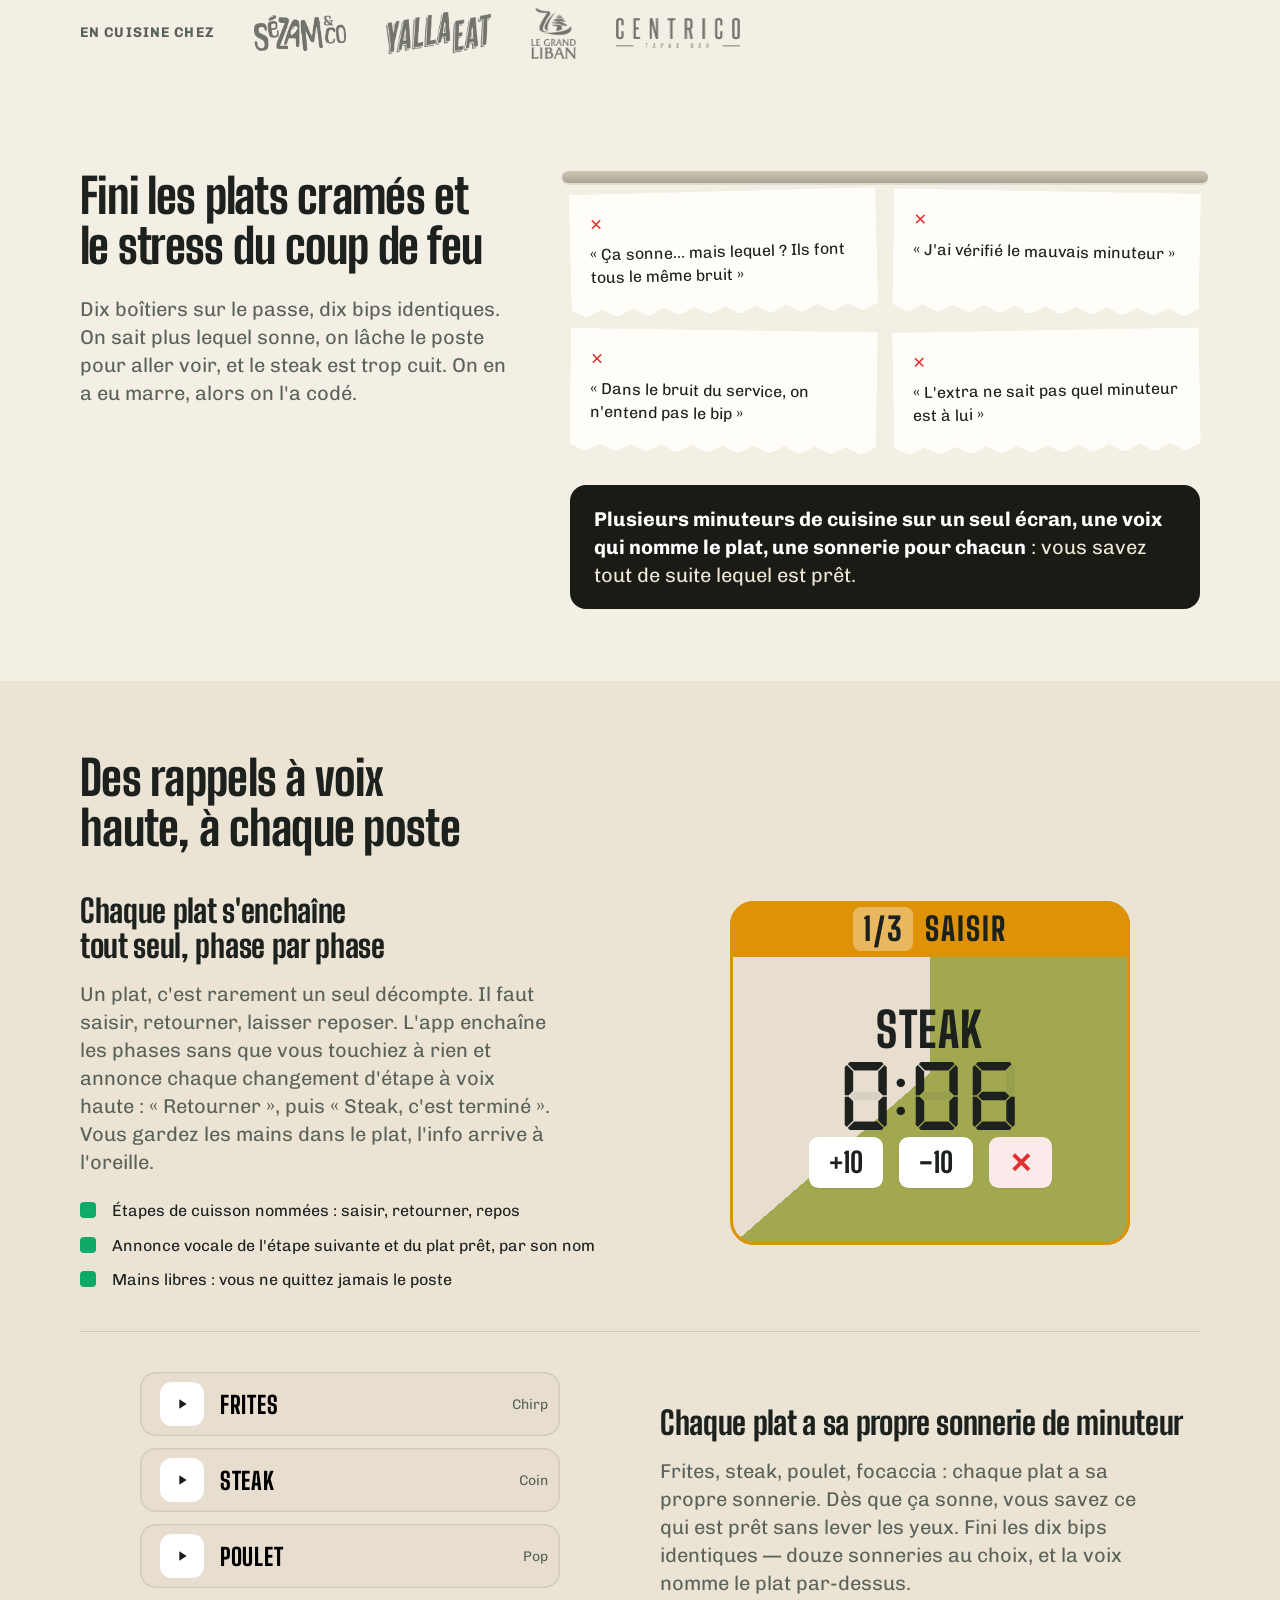
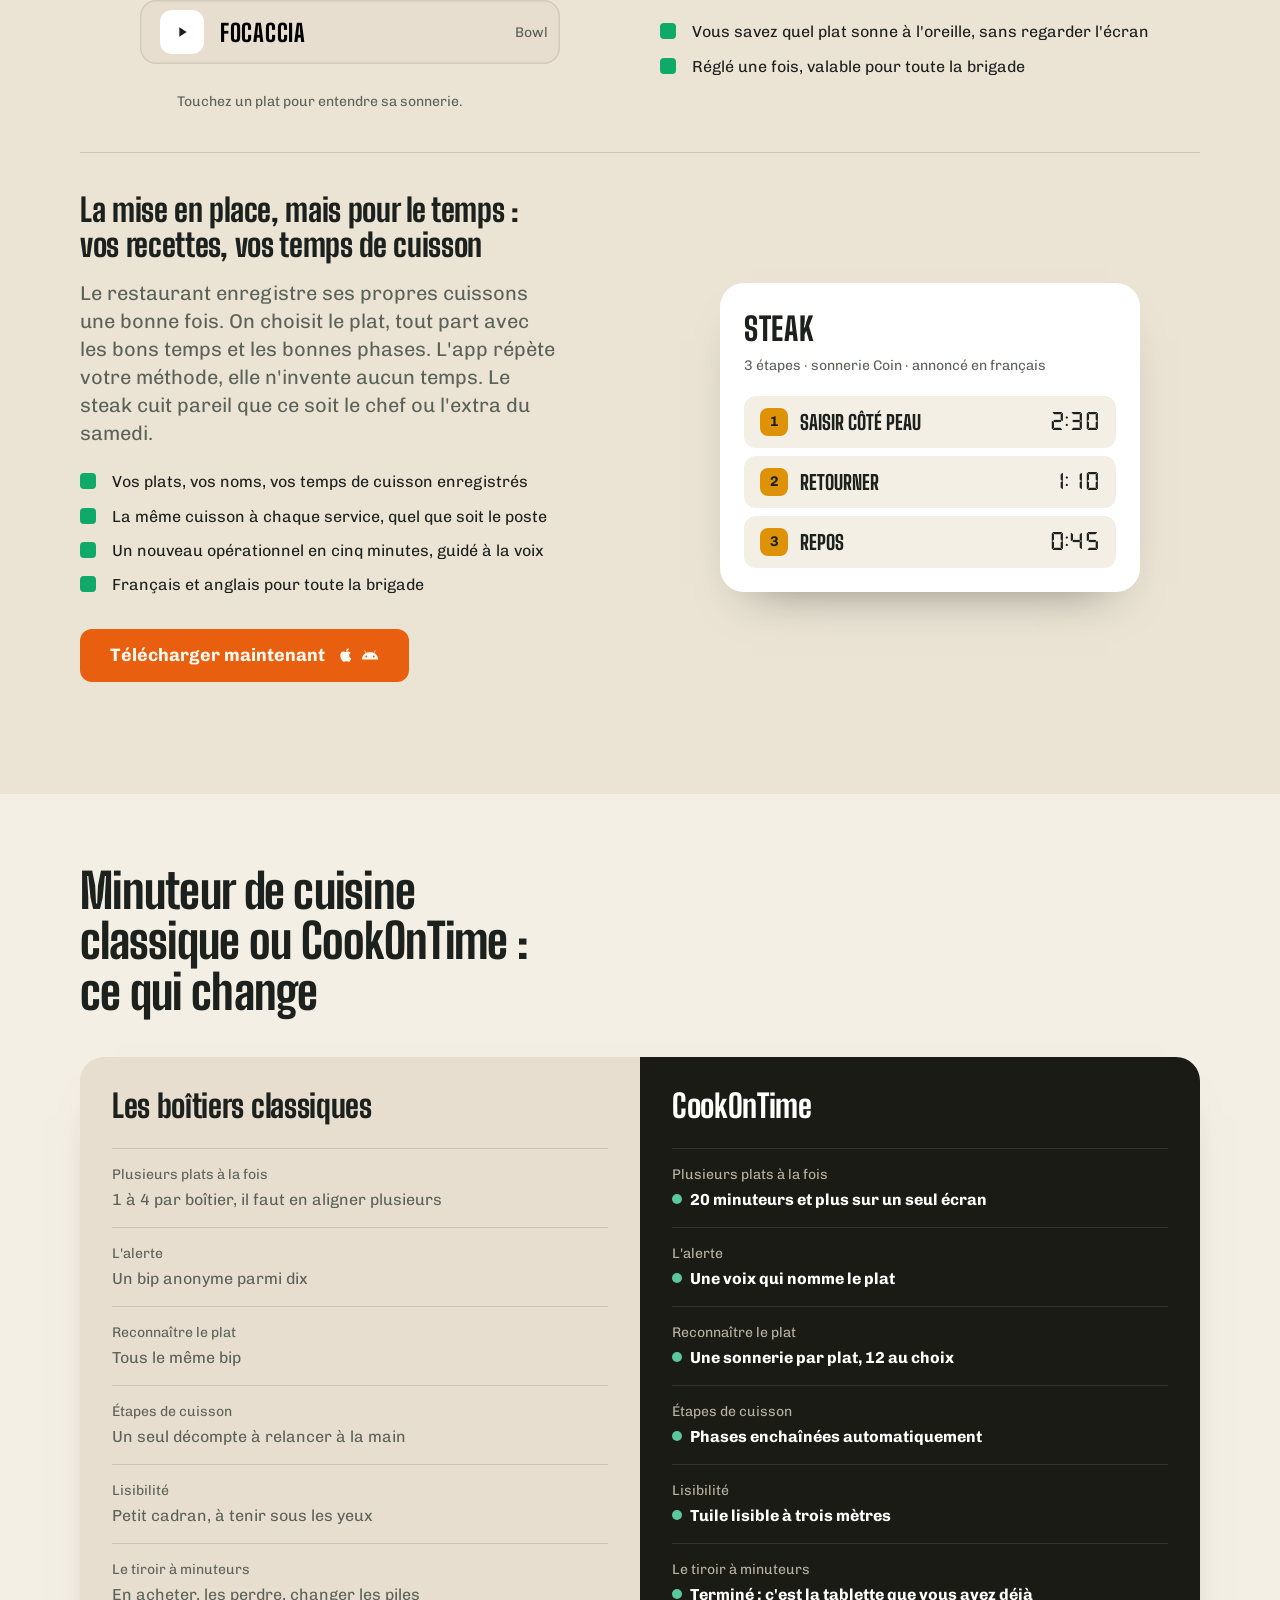
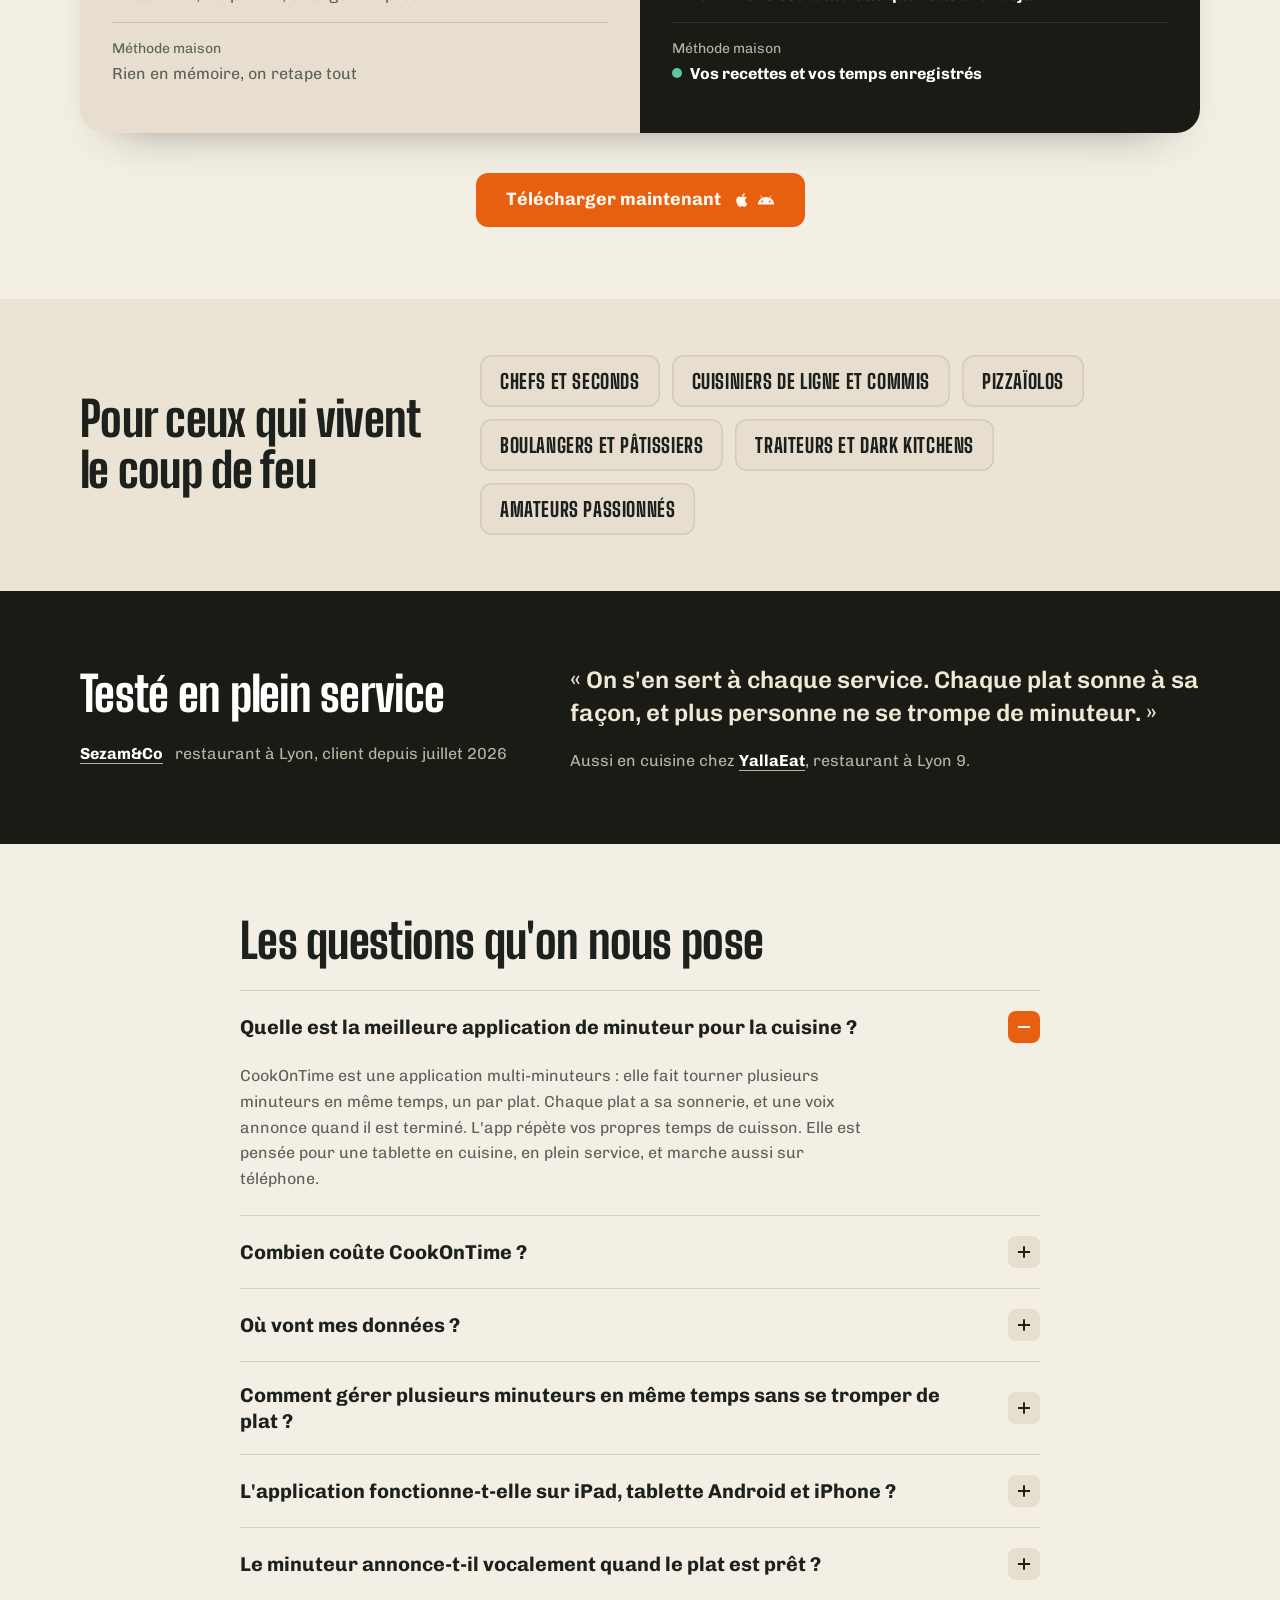
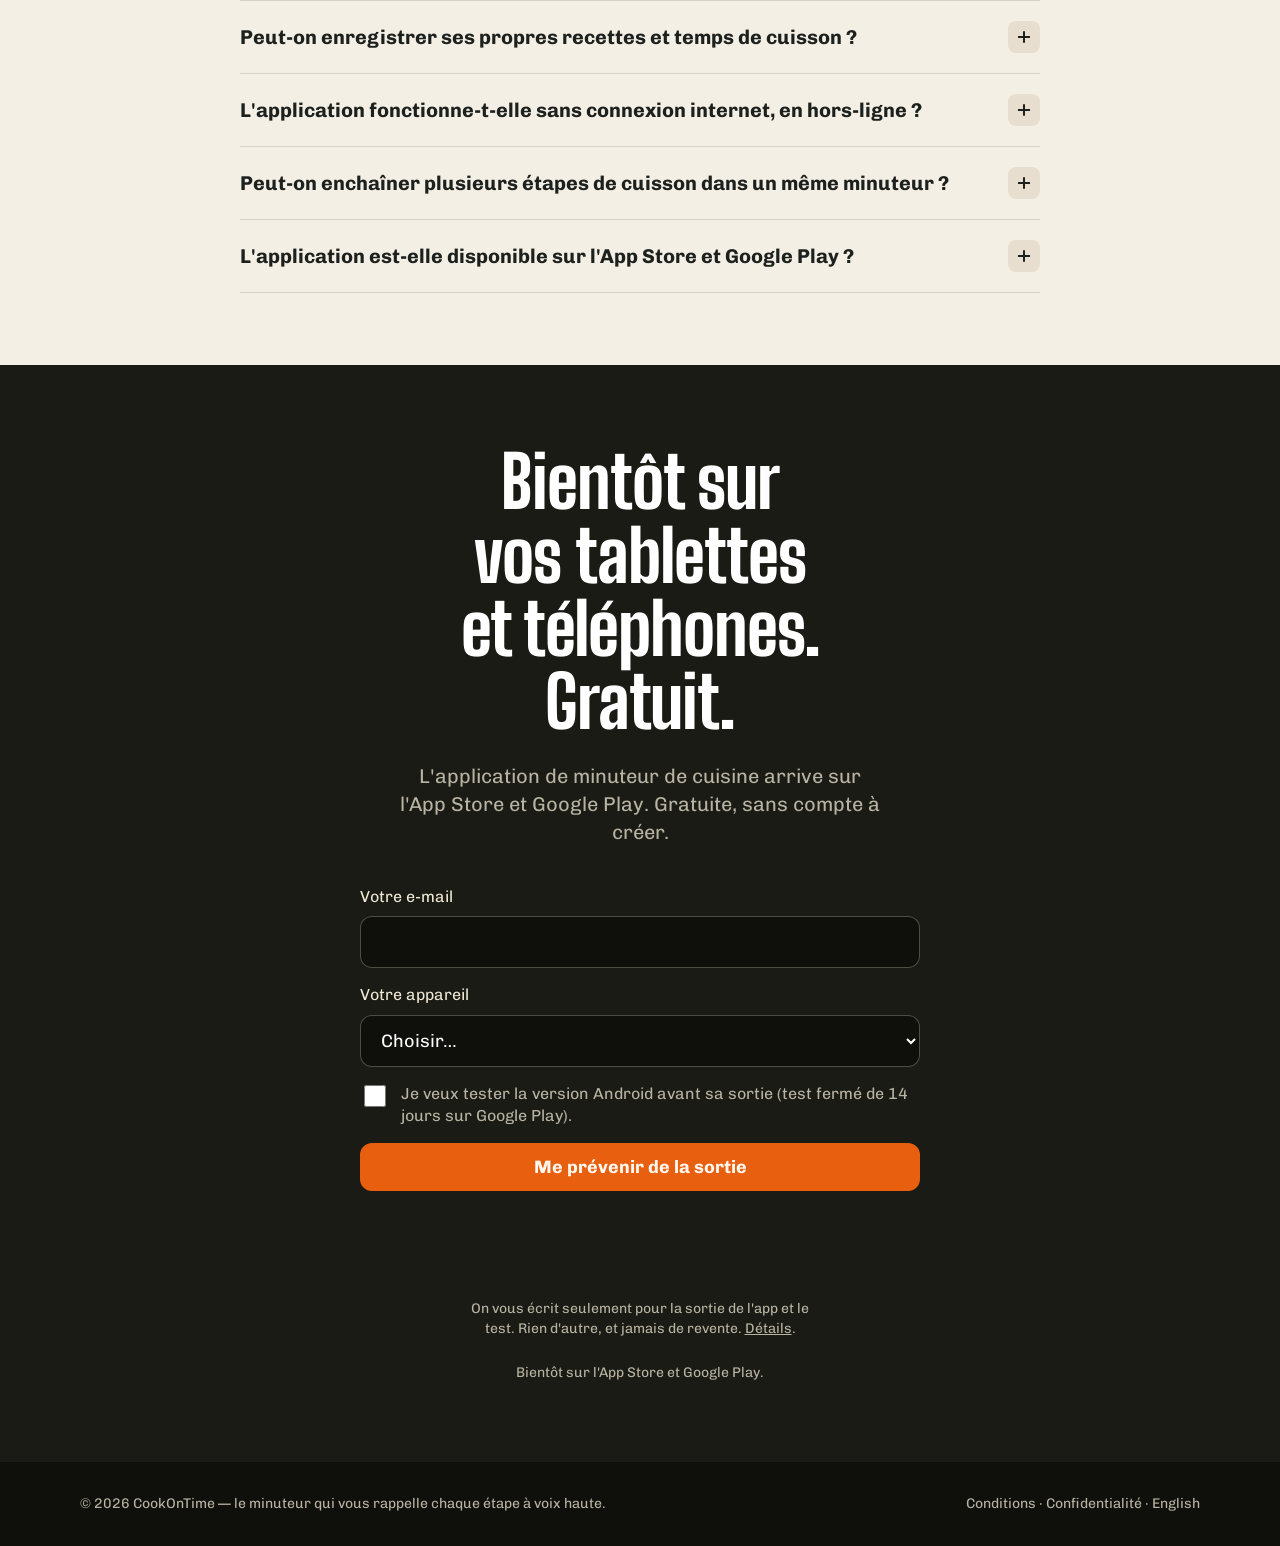
==== commit 239cdd8c: "Retire la mention libanais des restaurants cites Co-Authored-By: Claude Opus 5.5 (1M context) <norep" ====
--- a/fr/index.html
+++ b/fr/index.html
@@ -480,9 +480,9 @@
       </div>
       <ul class="kitchens" id="cuisines" aria-label="Restaurants équipés de CookOnTime">
         <li>En cuisine chez</li>
-        <li><a href="https://sezamandco.com/" target="_blank" rel="noopener"><img src="../assets/logo-sezam.webp" alt="Sezam&amp;Co, restaurant libanais à Lyon" width="307" height="120" style="height:36px" loading="lazy"></a></li>
-        <li><a href="https://www.yallaeat.fr/" target="_blank" rel="noopener"><img src="../assets/logo-yallaeat.webp" alt="YallaEat, restaurant libanais à Lyon 9" width="299" height="120" style="height:42px" loading="lazy"></a></li>
-        <li><a href="https://www.legrandliban.com/" target="_blank" rel="noopener"><img src="../assets/logo-grand-liban.webp" alt="Le Grand Liban, restaurant libanais à Lyon" width="104" height="120" style="height:52px" loading="lazy"></a></li>
+        <li><a href="https://sezamandco.com/" target="_blank" rel="noopener"><img src="../assets/logo-sezam.webp" alt="Sezam&amp;Co, restaurant à Lyon" width="307" height="120" style="height:36px" loading="lazy"></a></li>
+        <li><a href="https://www.yallaeat.fr/" target="_blank" rel="noopener"><img src="../assets/logo-yallaeat.webp" alt="YallaEat, restaurant à Lyon 9" width="299" height="120" style="height:42px" loading="lazy"></a></li>
+        <li><a href="https://www.legrandliban.com/" target="_blank" rel="noopener"><img src="../assets/logo-grand-liban.webp" alt="Le Grand Liban, restaurant à Lyon" width="104" height="120" style="height:52px" loading="lazy"></a></li>
         <li><a href="https://www.google.com/maps/search/?api=1&amp;query=CENTRICO%20Badaro%20Beyrouth" target="_blank" rel="noopener"><img src="../assets/logo-centrico.webp" alt="Centrico, bar à tapas à Beyrouth" width="497" height="120" style="height:30px" loading="lazy"></a></li>
       </ul>
     </div>
@@ -629,11 +629,11 @@
     <div class="wrap">
       <div>
         <h2>Testé en plein service</h2>
-        <p class="who"><a href="https://sezamandco.com/" target="_blank" rel="noopener"><b>Sezam&amp;Co</b></a> restaurant libanais à Lyon, client depuis juillet 2026</p>
+        <p class="who"><a href="https://sezamandco.com/" target="_blank" rel="noopener"><b>Sezam&amp;Co</b></a> restaurant à Lyon, client depuis juillet 2026</p>
       </div>
       <div>
         <blockquote>« On s'en sert à chaque service. Chaque plat sonne à sa façon, et plus personne ne se trompe de minuteur. »</blockquote>
-        <p class="also">Aussi en cuisine chez <a href="https://www.yallaeat.fr/" target="_blank" rel="noopener"><b>YallaEat</b></a>, restaurant libanais à Lyon 9.</p>
+        <p class="also">Aussi en cuisine chez <a href="https://www.yallaeat.fr/" target="_blank" rel="noopener"><b>YallaEat</b></a>, restaurant à Lyon 9.</p>
       </div>
     </div>
   </section>
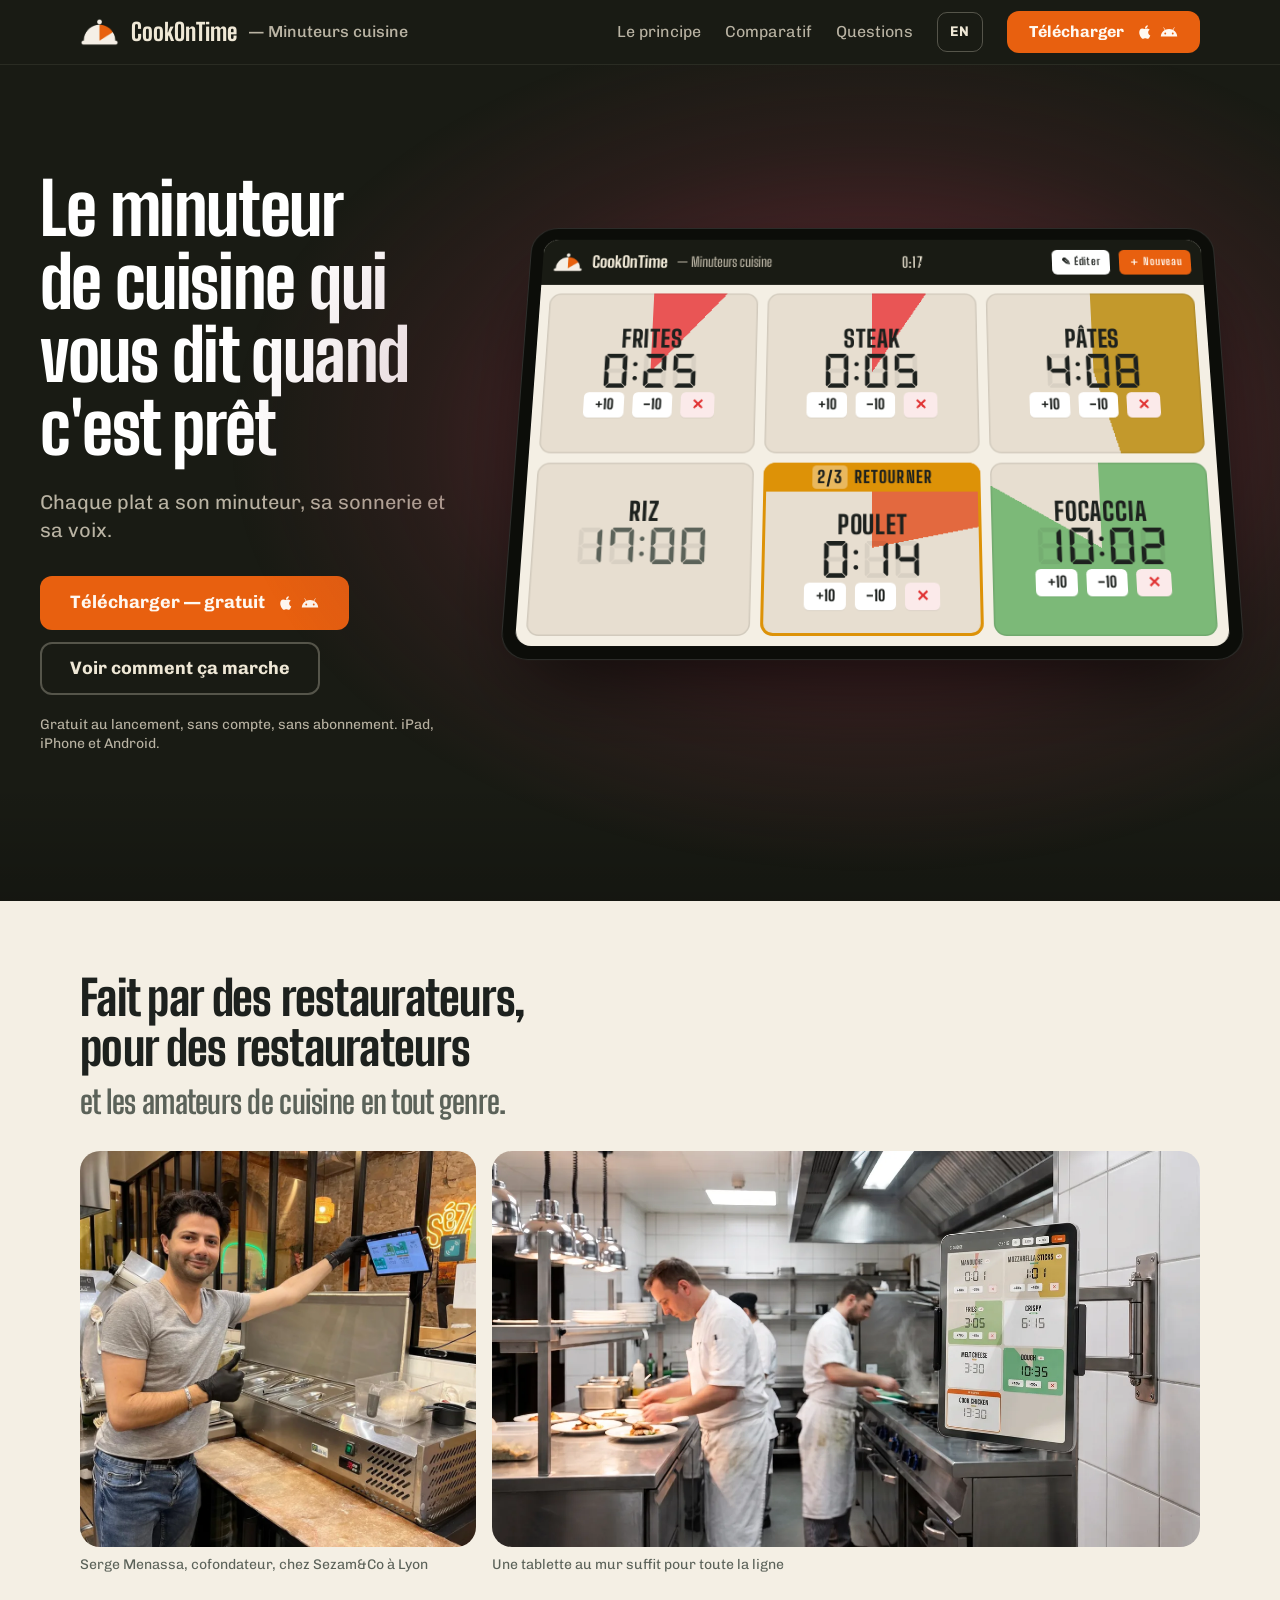
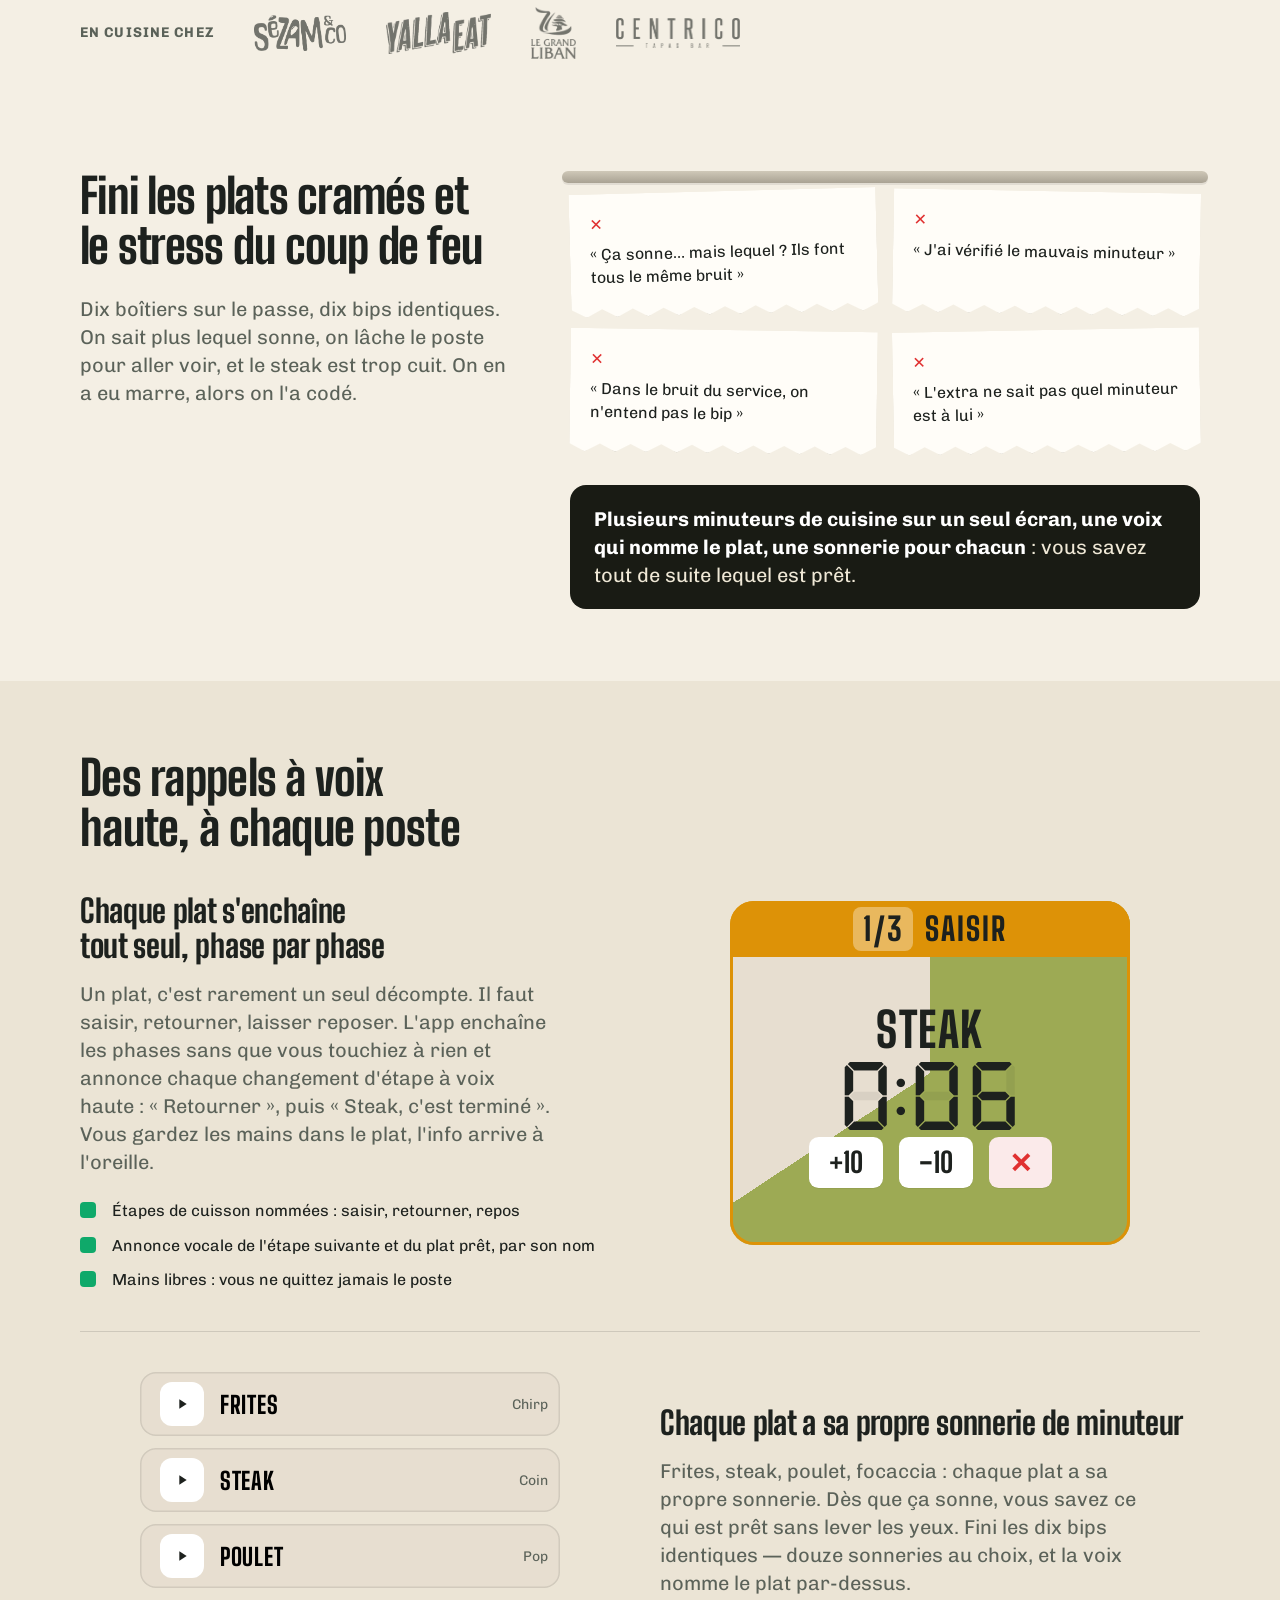
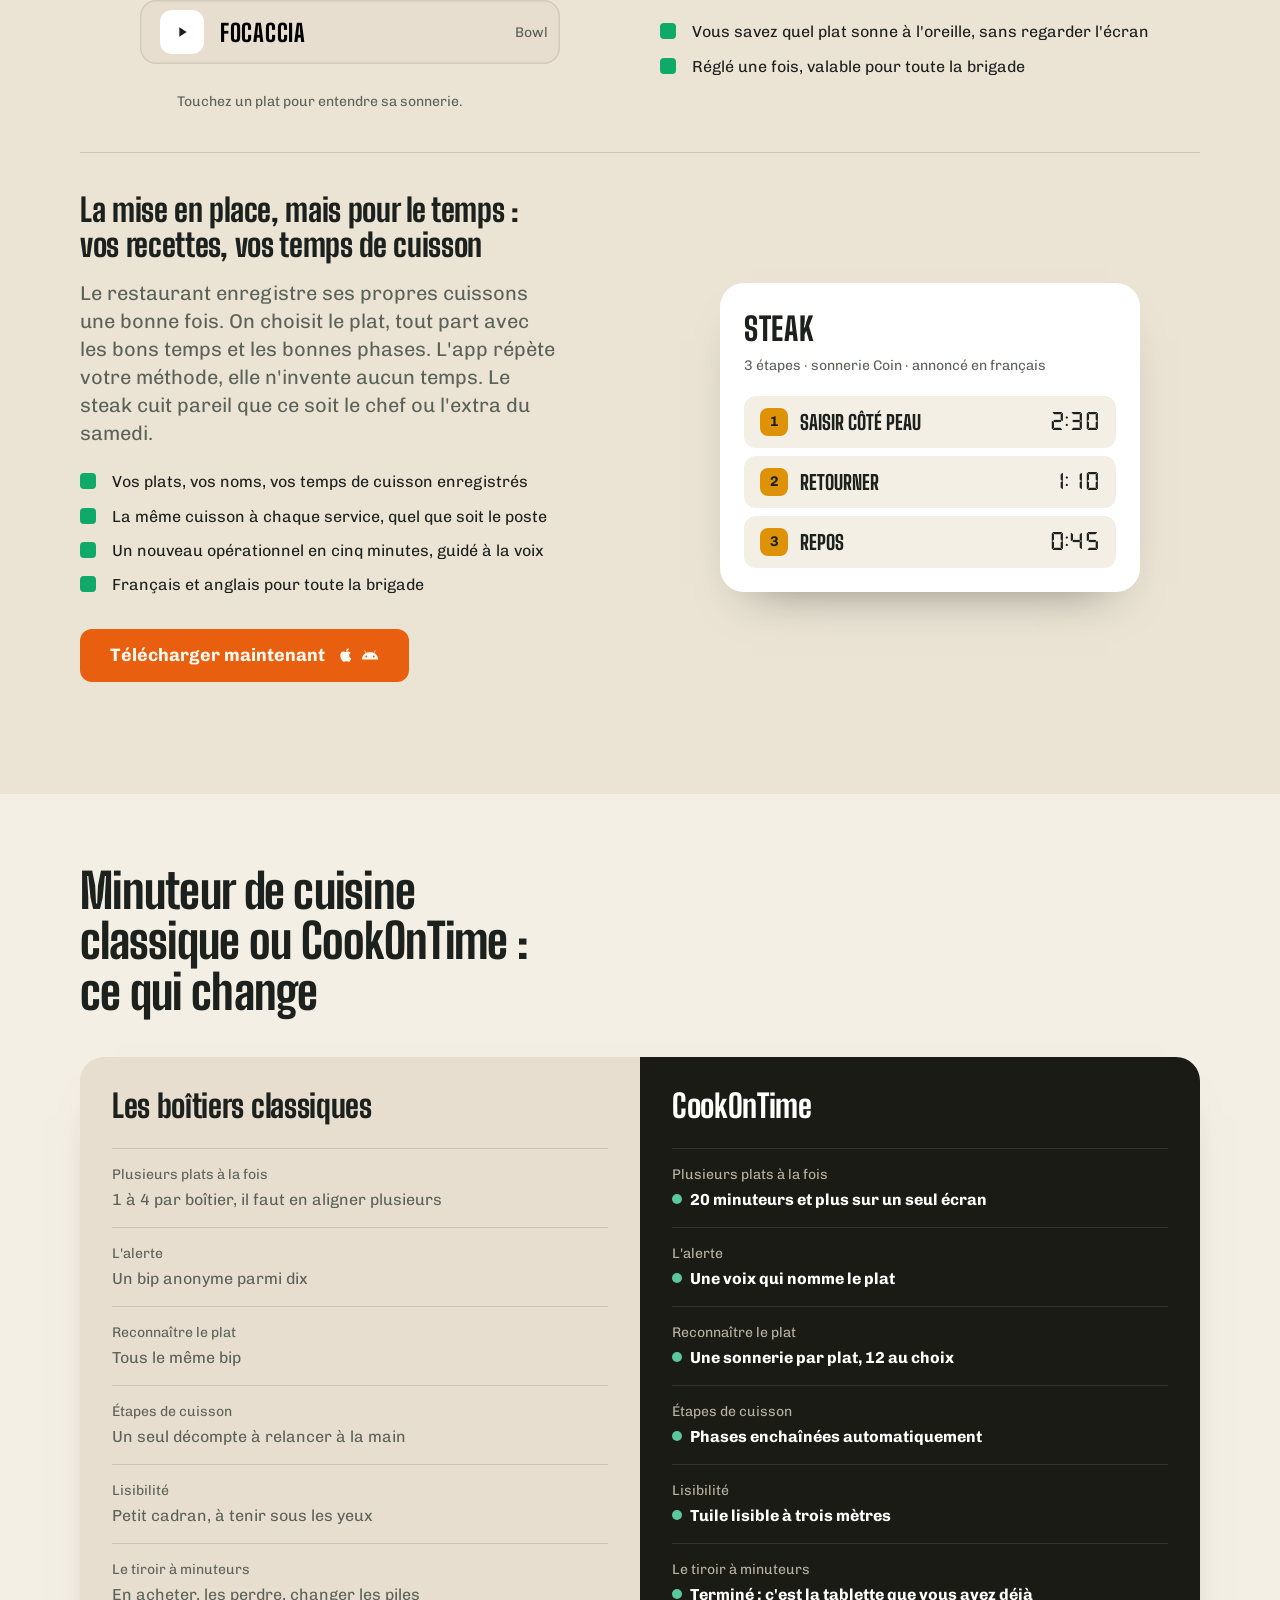
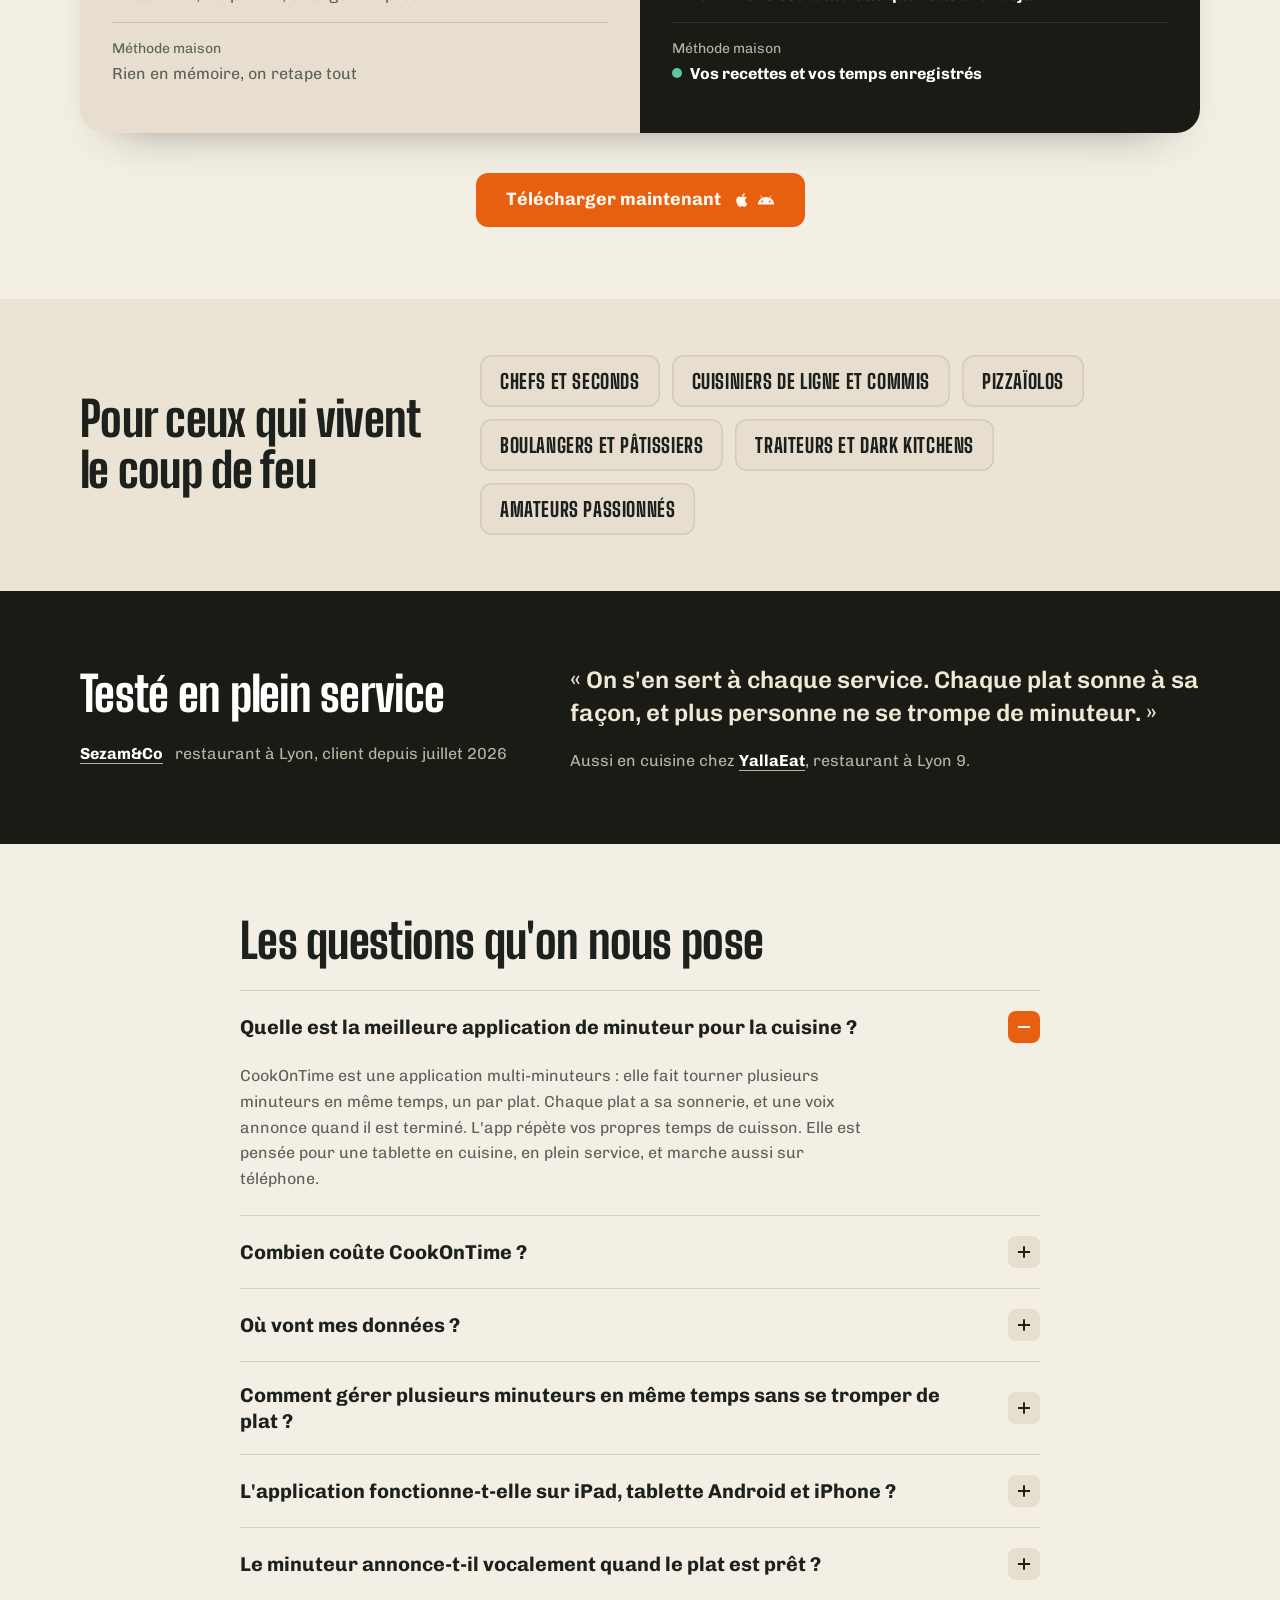
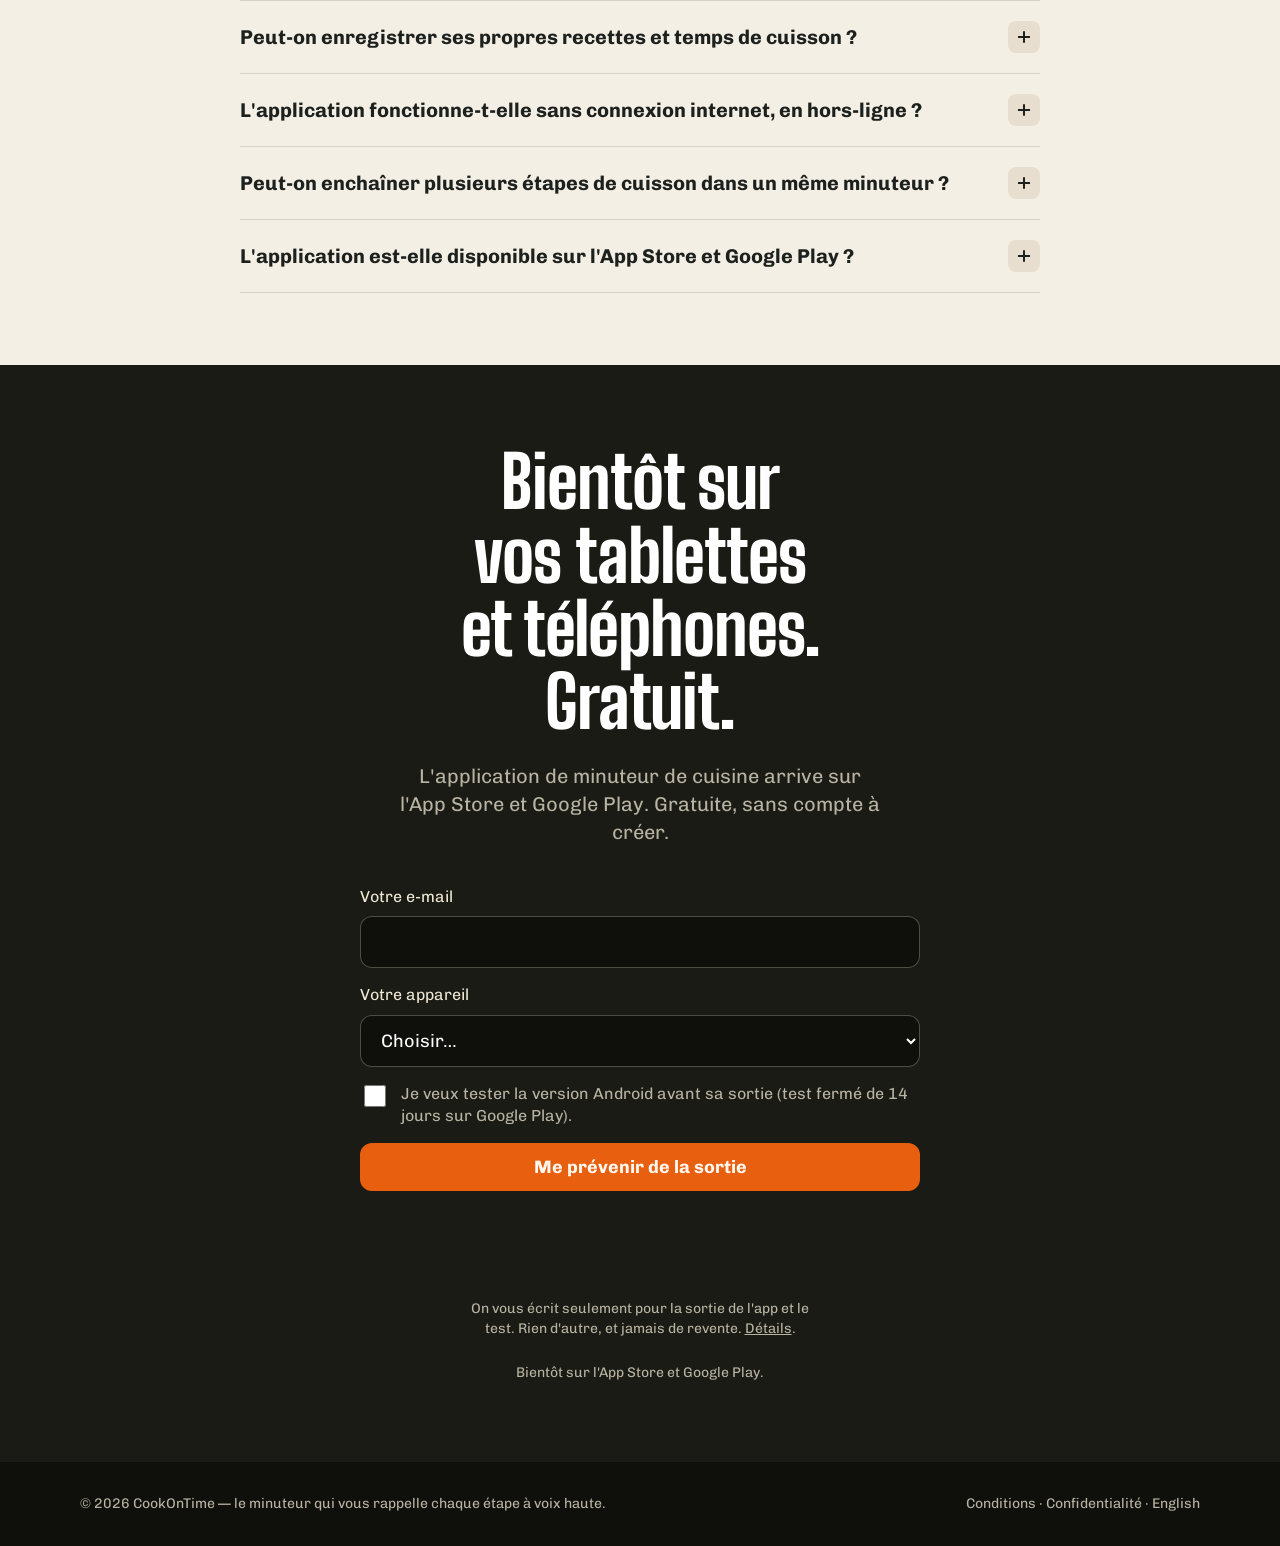
==== commit 6c985a16: "Centrico : lien direct vers la fiche Google Maps Co-Authored-By: Claude Opus 5.5 (1M context) <norep" ====
--- a/fr/index.html
+++ b/fr/index.html
@@ -483,7 +483,7 @@
         <li><a href="https://sezamandco.com/" target="_blank" rel="noopener"><img src="../assets/logo-sezam.webp" alt="Sezam&amp;Co, restaurant à Lyon" width="307" height="120" style="height:36px" loading="lazy"></a></li>
         <li><a href="https://www.yallaeat.fr/" target="_blank" rel="noopener"><img src="../assets/logo-yallaeat.webp" alt="YallaEat, restaurant à Lyon 9" width="299" height="120" style="height:42px" loading="lazy"></a></li>
         <li><a href="https://www.legrandliban.com/" target="_blank" rel="noopener"><img src="../assets/logo-grand-liban.webp" alt="Le Grand Liban, restaurant à Lyon" width="104" height="120" style="height:52px" loading="lazy"></a></li>
-        <li><a href="https://www.google.com/maps/search/?api=1&amp;query=CENTRICO%20Badaro%20Beyrouth" target="_blank" rel="noopener"><img src="../assets/logo-centrico.webp" alt="Centrico, bar à tapas à Beyrouth" width="497" height="120" style="height:30px" loading="lazy"></a></li>
+        <li><a href="https://maps.app.goo.gl/8qjy1fK93LtU249g9" target="_blank" rel="noopener"><img src="../assets/logo-centrico.webp" alt="Centrico, bar à tapas à Beyrouth" width="497" height="120" style="height:30px" loading="lazy"></a></li>
       </ul>
     </div>
   </section>
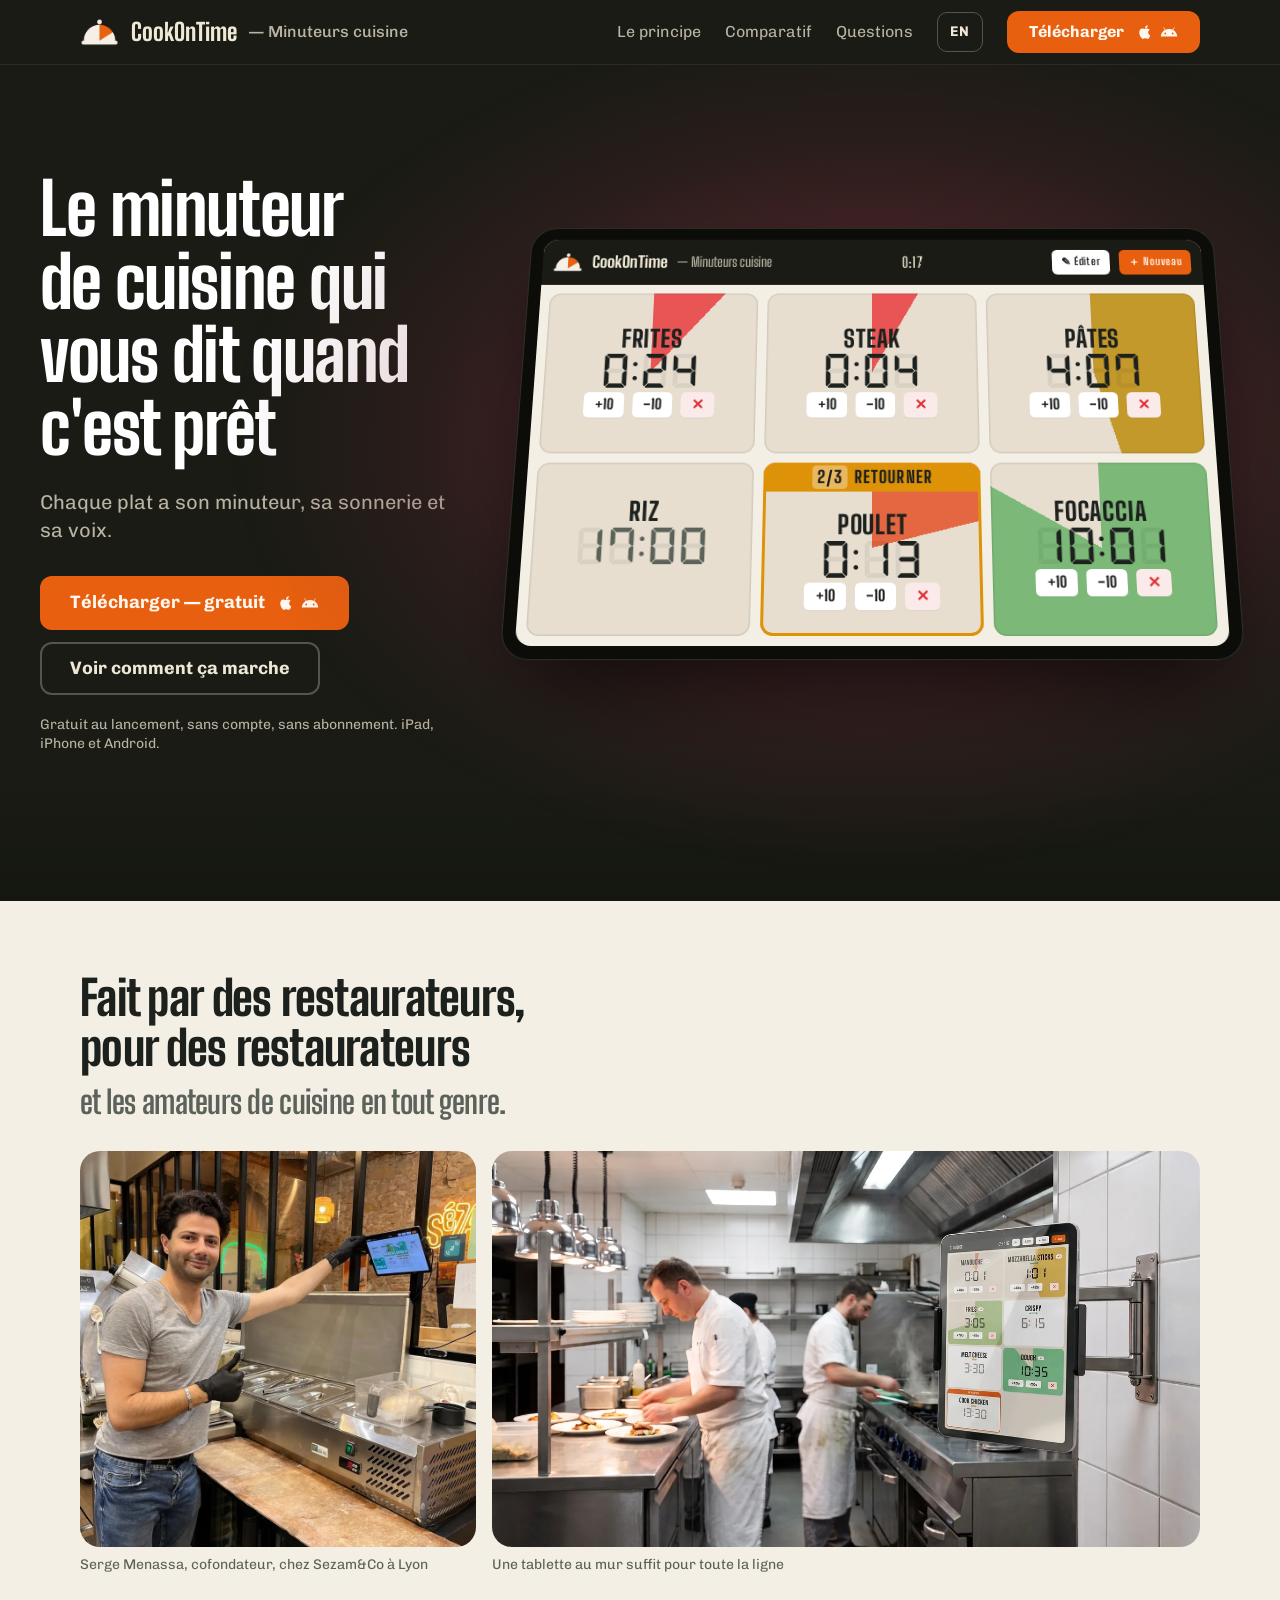
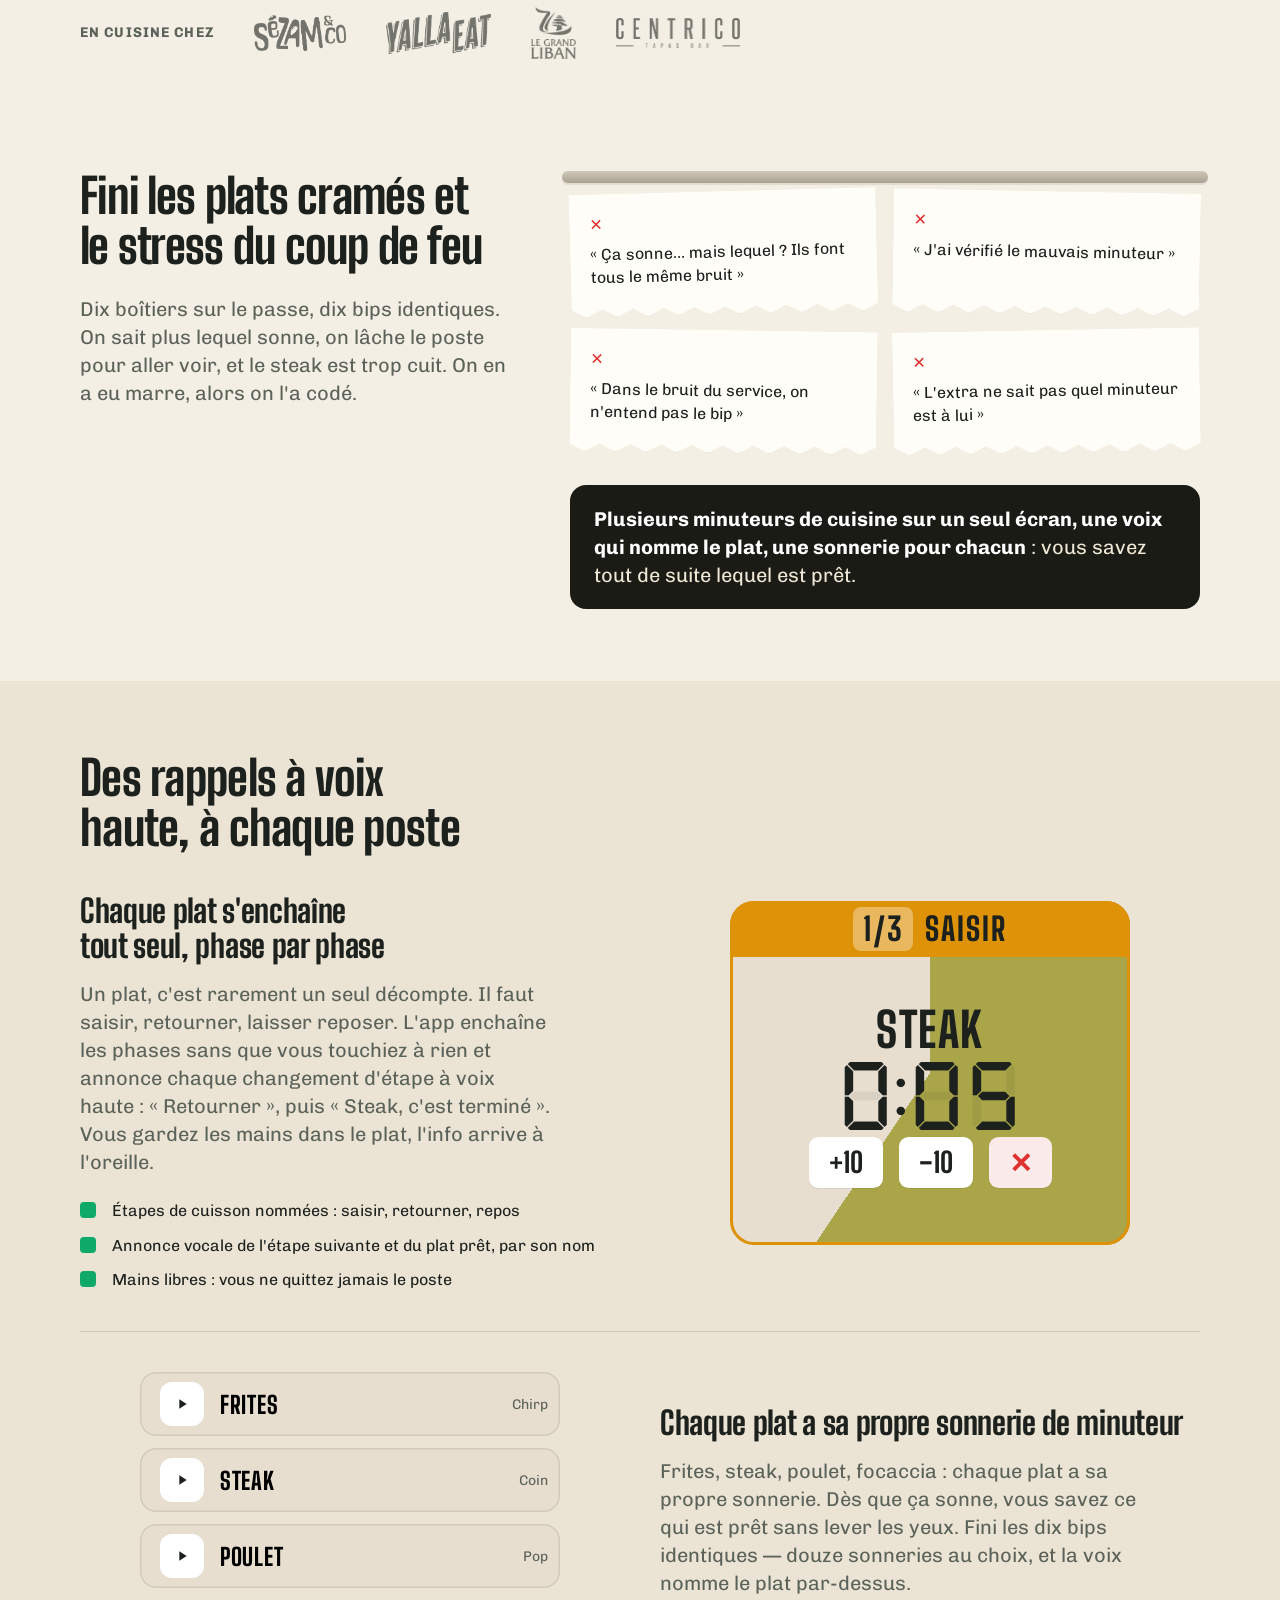
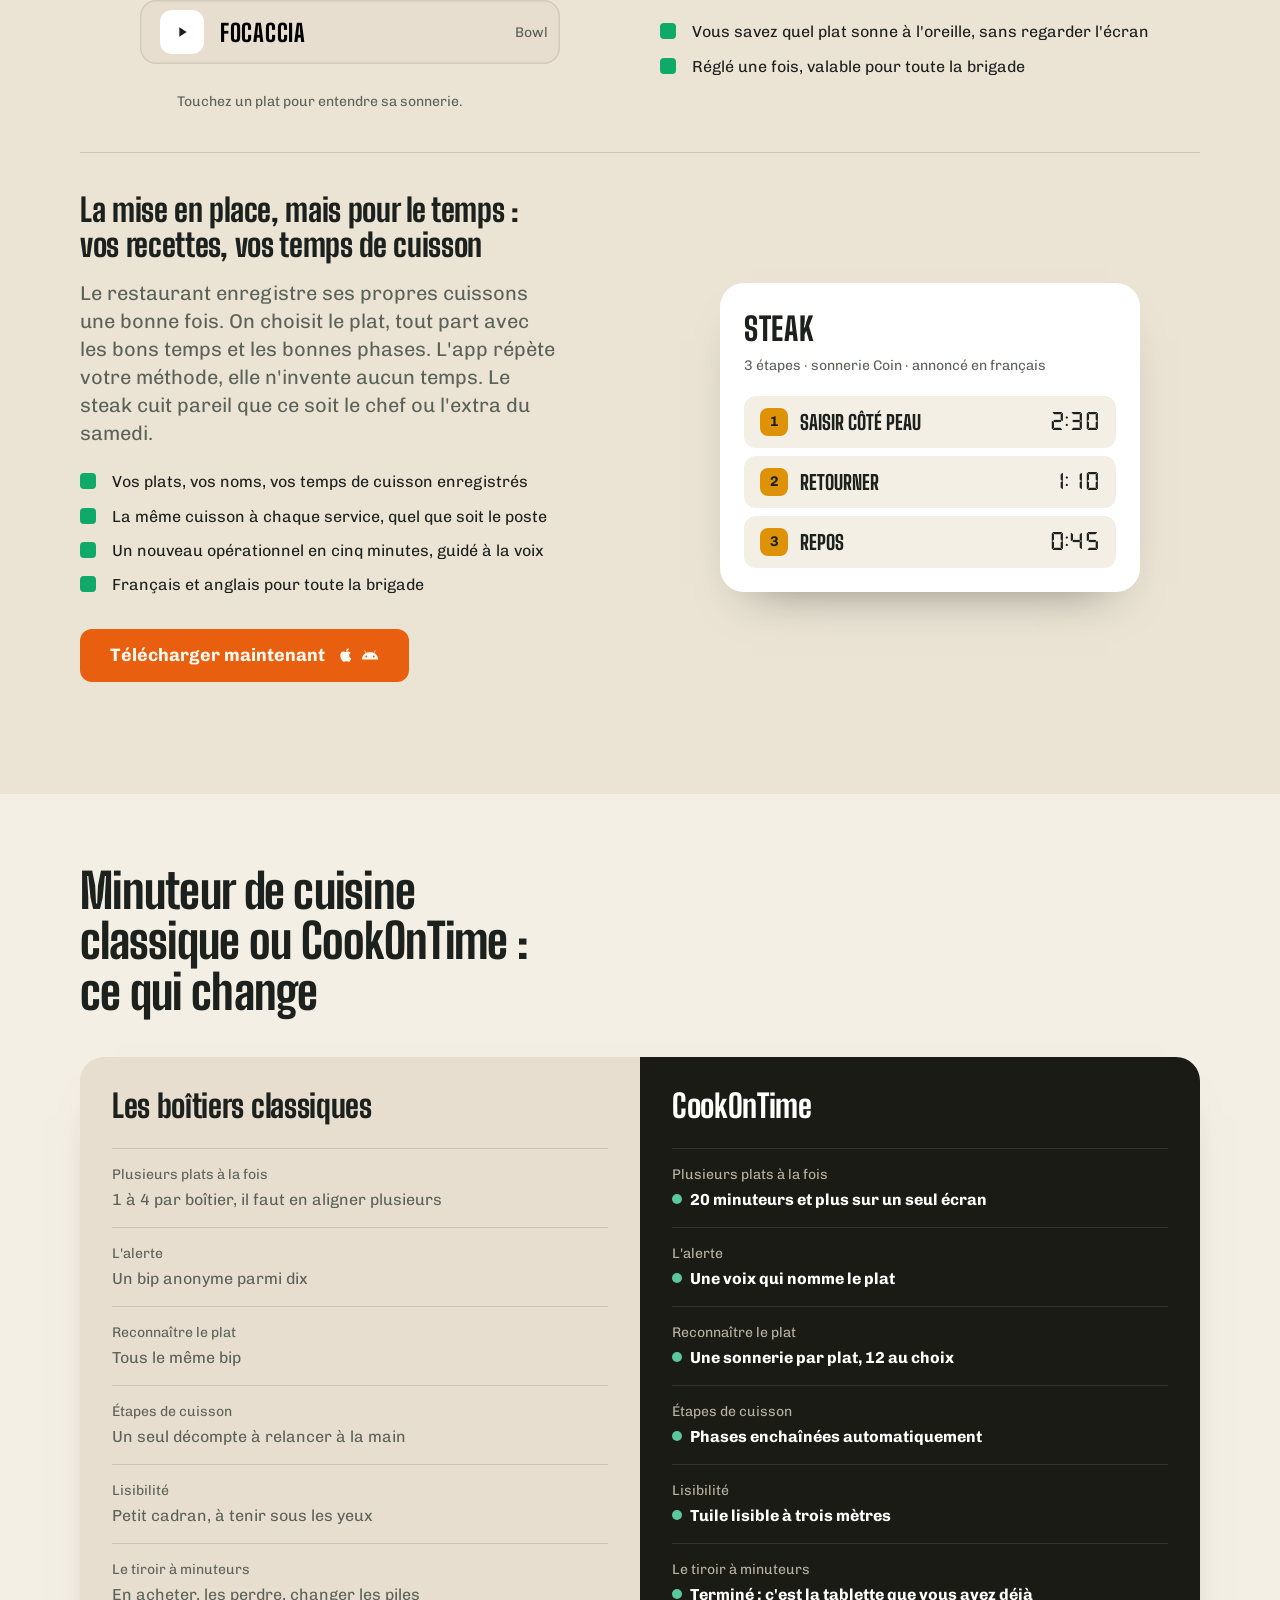
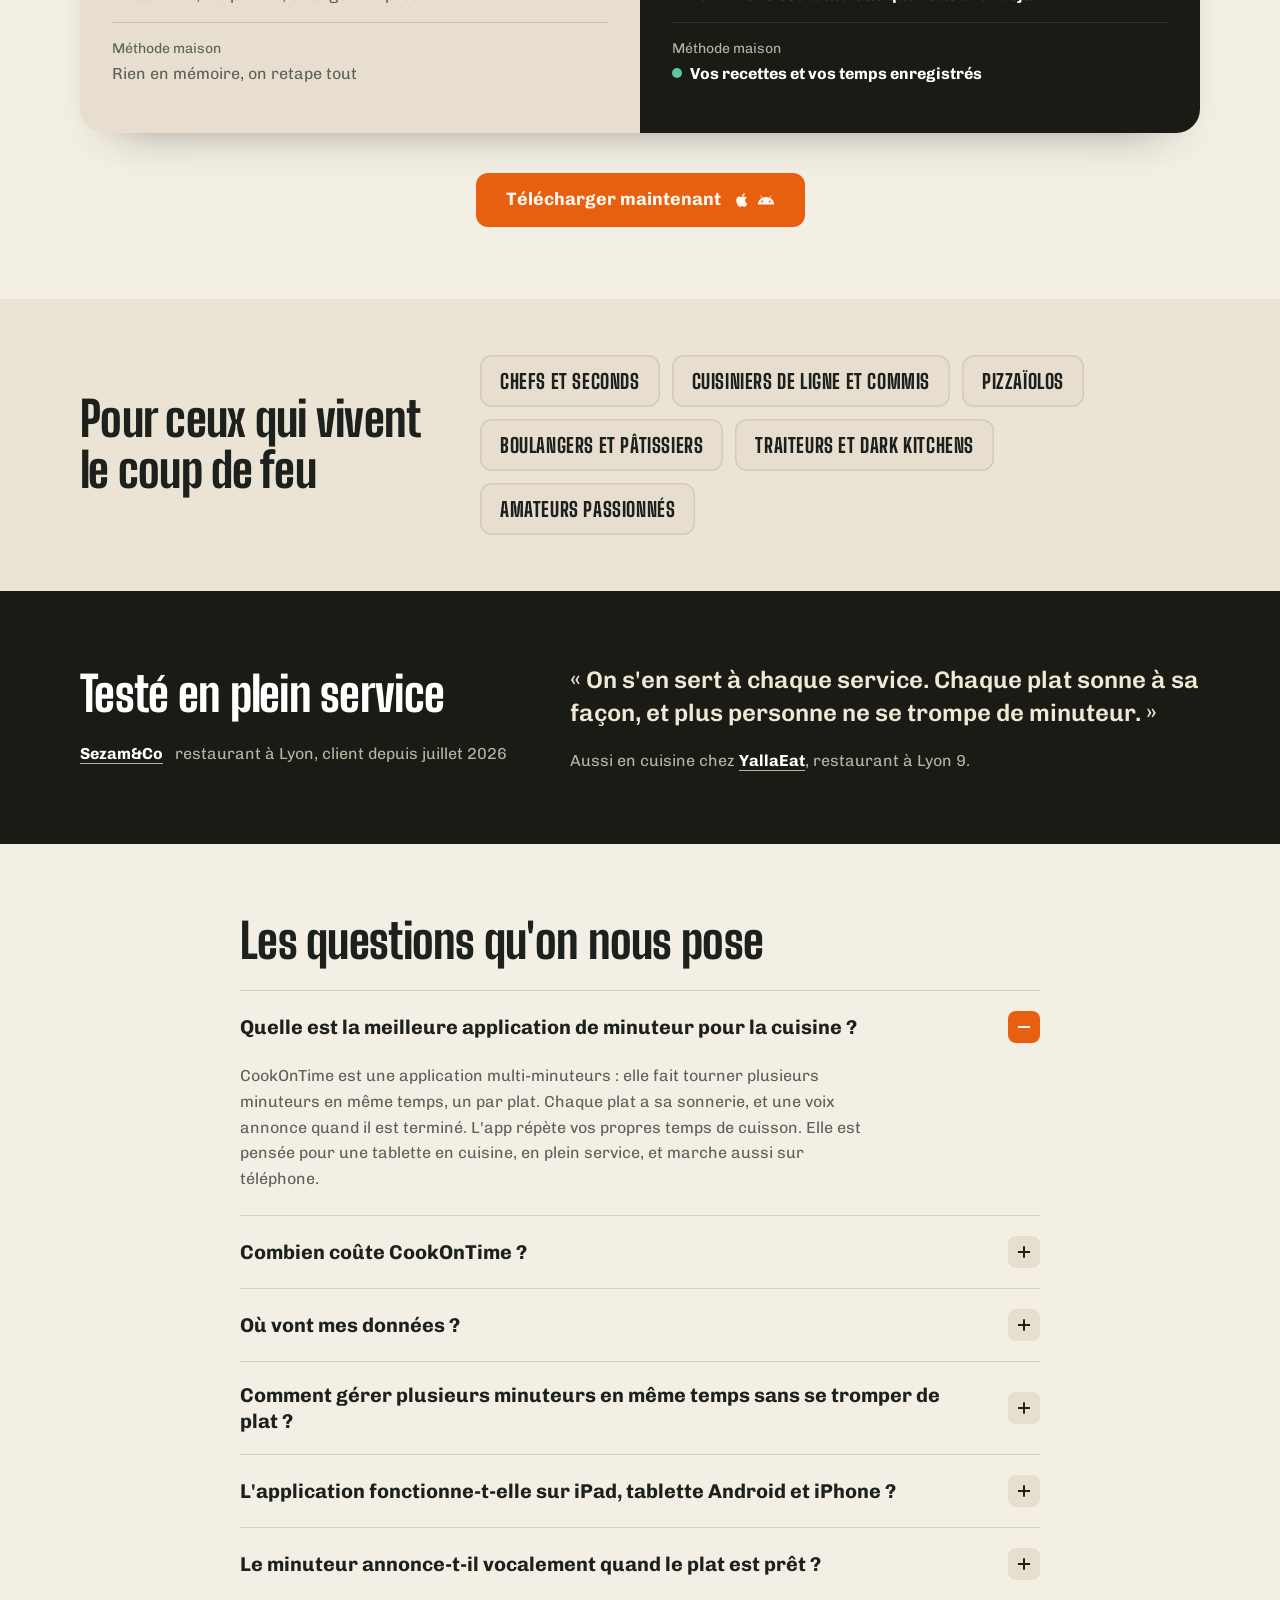
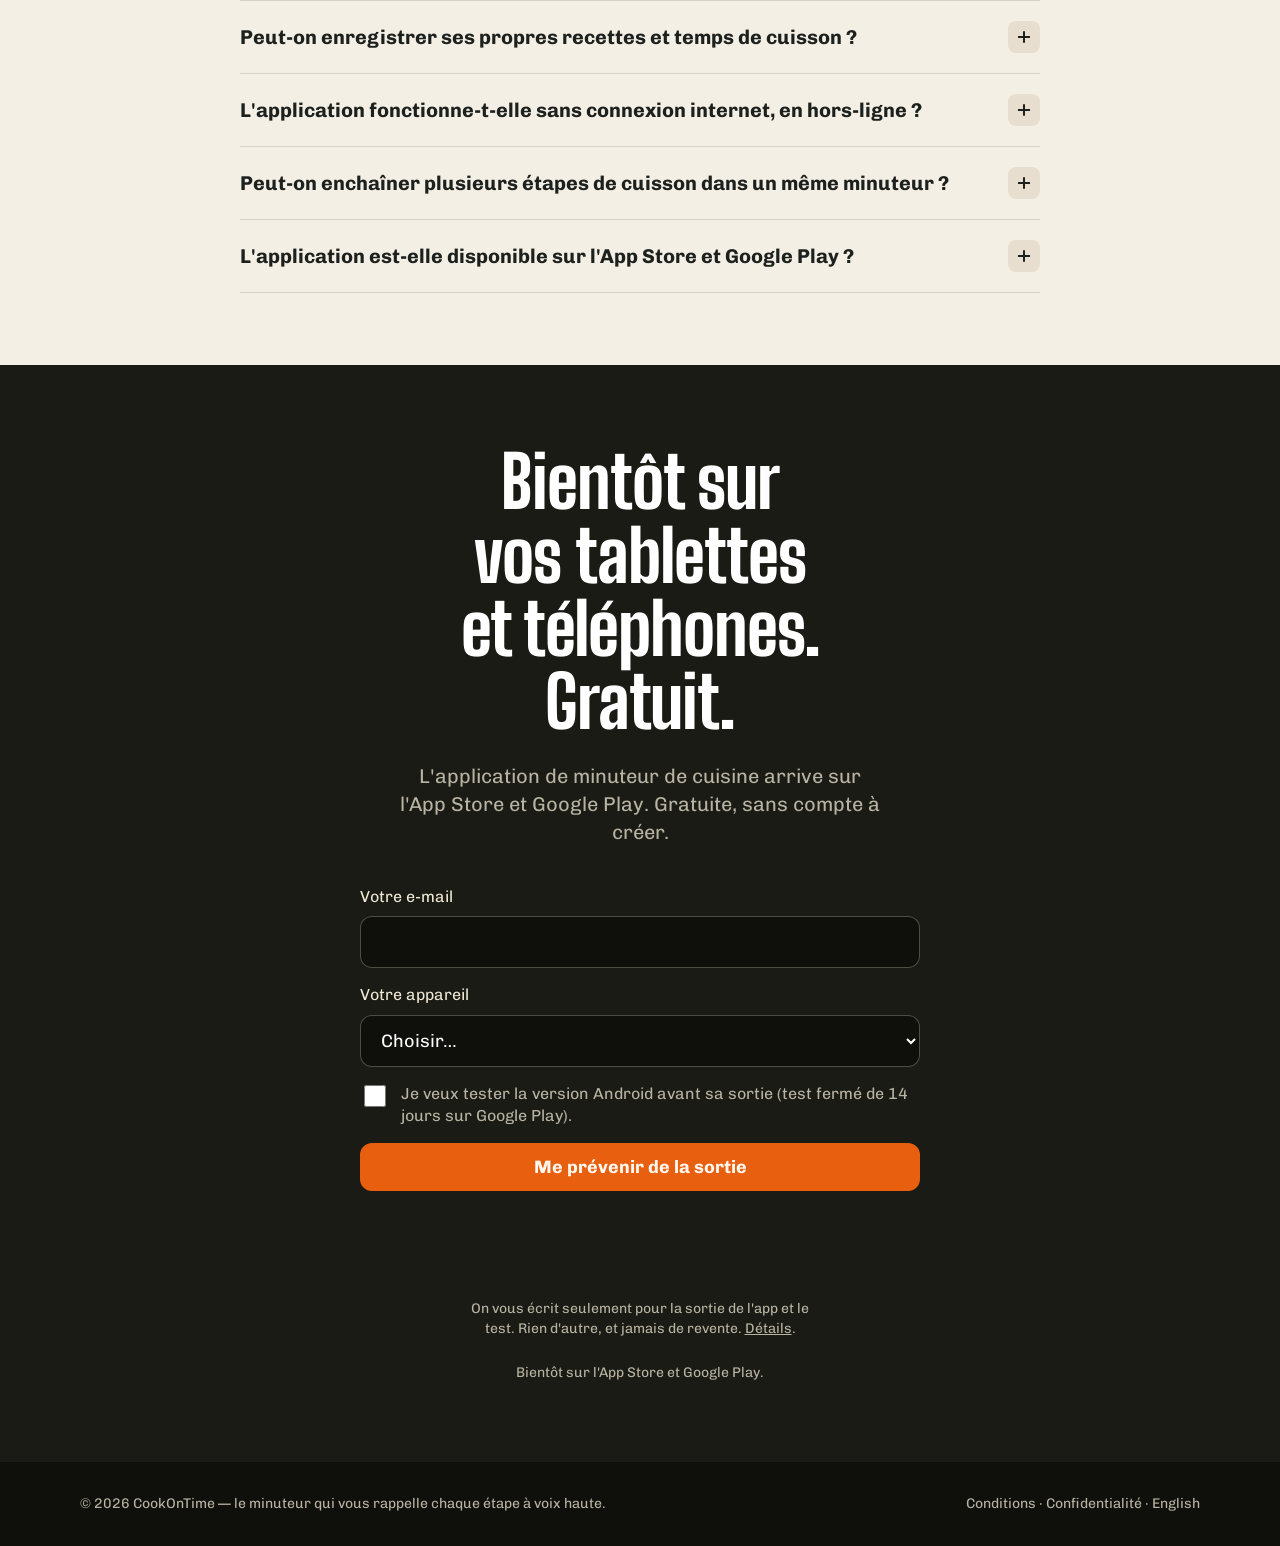
==== commit 14bdfda0: "Google Analytics (G-W3V1ZGBVZE) sur toutes les pages, evenements sign_up et cta_click, politique de " ====
--- a/fr/index.html
+++ b/fr/index.html
@@ -2,6 +2,14 @@
 <html lang="fr">
 <head>
 <meta charset="UTF-8">
+<!-- Google Analytics (G-W3V1ZGBVZE) : mesure d'audience du site, propriété « cookontime-app ». -->
+<script async src="https://www.googletagmanager.com/gtag/js?id=G-W3V1ZGBVZE"></script>
+<script>
+  window.dataLayer = window.dataLayer || [];
+  function gtag(){dataLayer.push(arguments);}
+  gtag('js', new Date());
+  gtag('config', 'G-W3V1ZGBVZE', {allow_google_signals: false, allow_ad_personalization_signals: false, cookie_expires: 33696000});
+</script>
 <meta name="viewport" content="width=device-width, initial-scale=1, viewport-fit=cover">
 <title>Application minuteur cuisine gratuite pour restaurants — multi-plats & voix</title>
 <meta name="description" content="Application minuteur cuisine gratuite : plusieurs minuteurs à la fois, une sonnerie par plat, une voix qui annonce le plat prêt. Créée par des restaurateurs.">
@@ -815,7 +823,7 @@
     fetch('/api/signup', {method:'POST', headers:{'content-type':'application/json'},
       body:JSON.stringify({email:email, device:f.device.value, tester:f.tester.checked, website:f.website.value, lang:'fr'})})
       .then(function(r){ return r.json(); })
-      .then(function(d){ if(!d.ok) throw 0; msg.className='msg ok'; msg.textContent="C'est noté. On vous écrit dès que l'app sort."; f.reset(); })
+      .then(function(d){ if(!d.ok) throw 0; if(window.gtag) gtag('event','sign_up',{method:'landing', device:f.device.value, tester:f.tester.checked?'oui':'non', page_lang:'fr'}); msg.className='msg ok'; msg.textContent="C'est noté. On vous écrit dès que l'app sort."; f.reset(); })
       .catch(function(){ msg.className='msg err'; msg.textContent="L'envoi n'a pas marché. Réessayez dans un instant."; })
       .then(function(){ btn.disabled=false; });
   });
@@ -830,6 +838,7 @@
     a.addEventListener('click', function(){
       var body=JSON.stringify({button:where, lang:'fr'});
       try{ navigator.sendBeacon('/api/click', new Blob([body],{type:'text/plain'})); }catch(e){}
+      if(window.gtag) gtag('event','cta_click',{location:where});
     });
   });
 })();
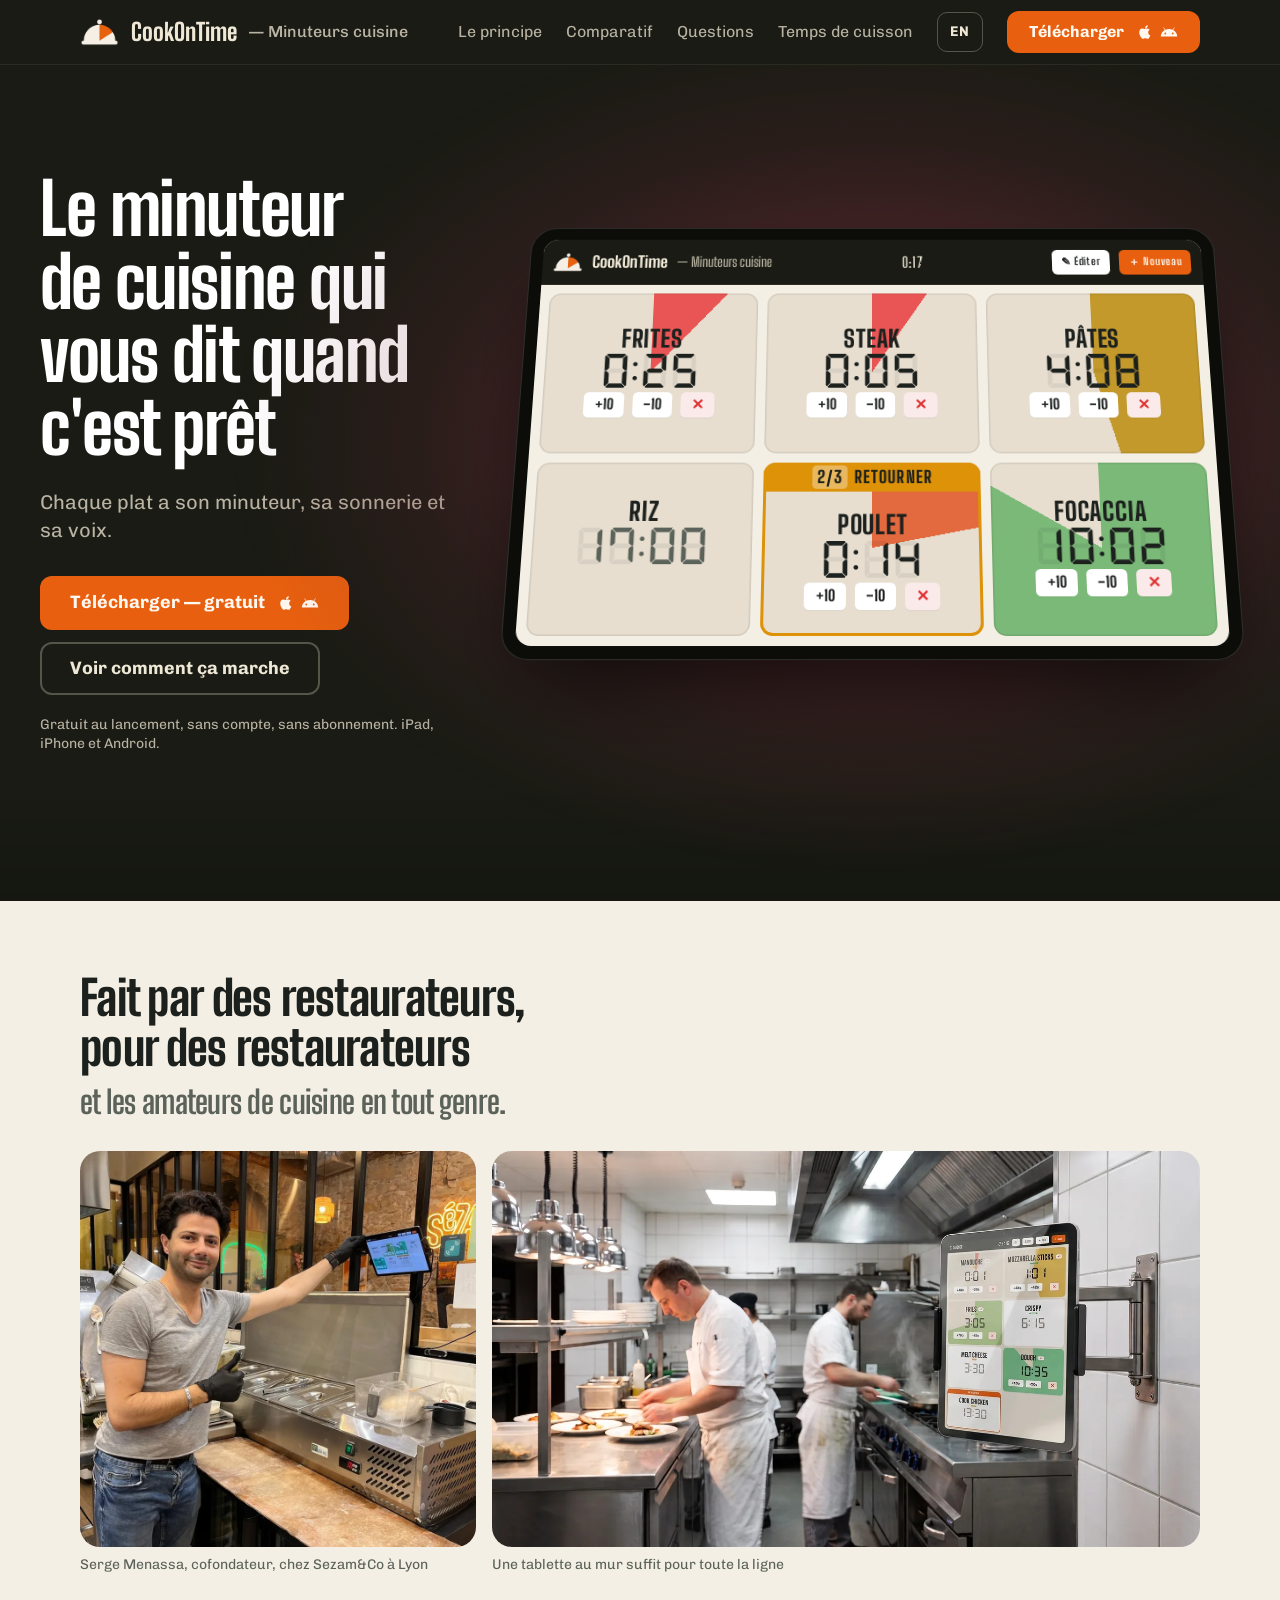
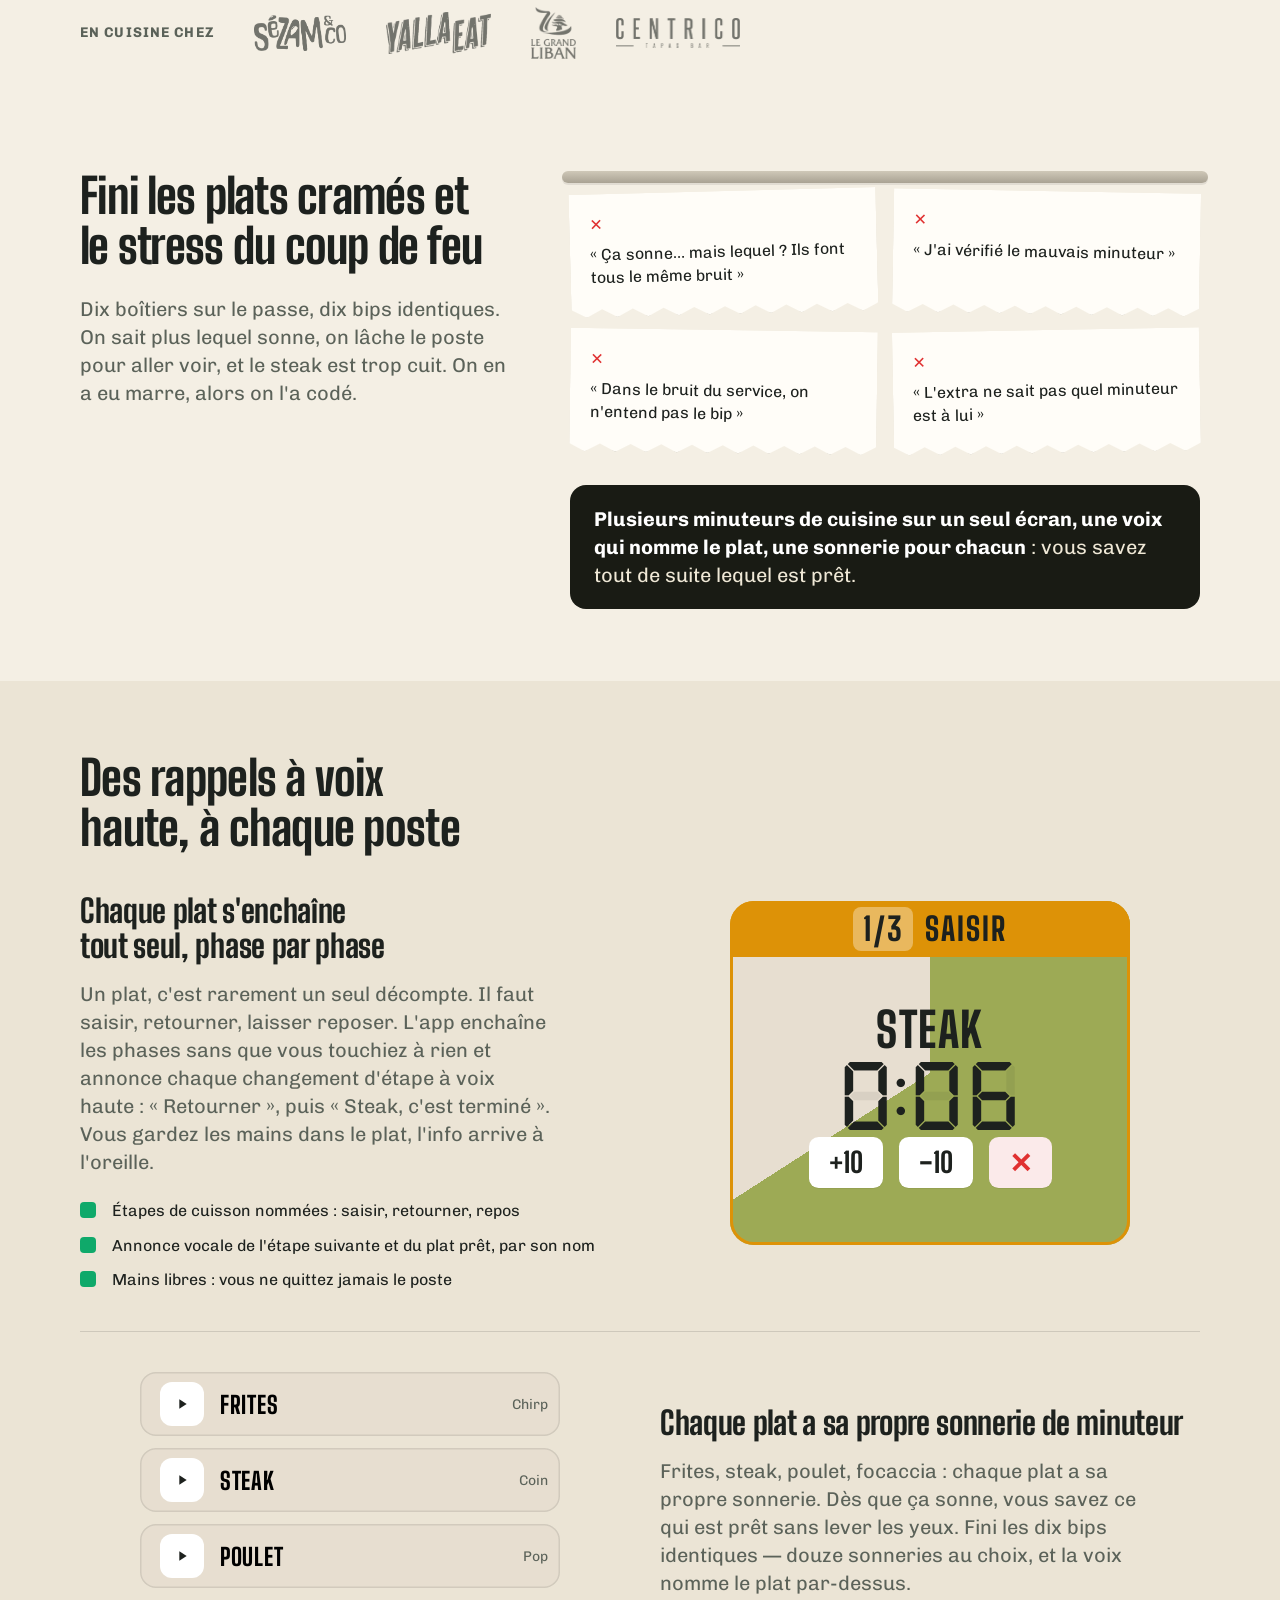
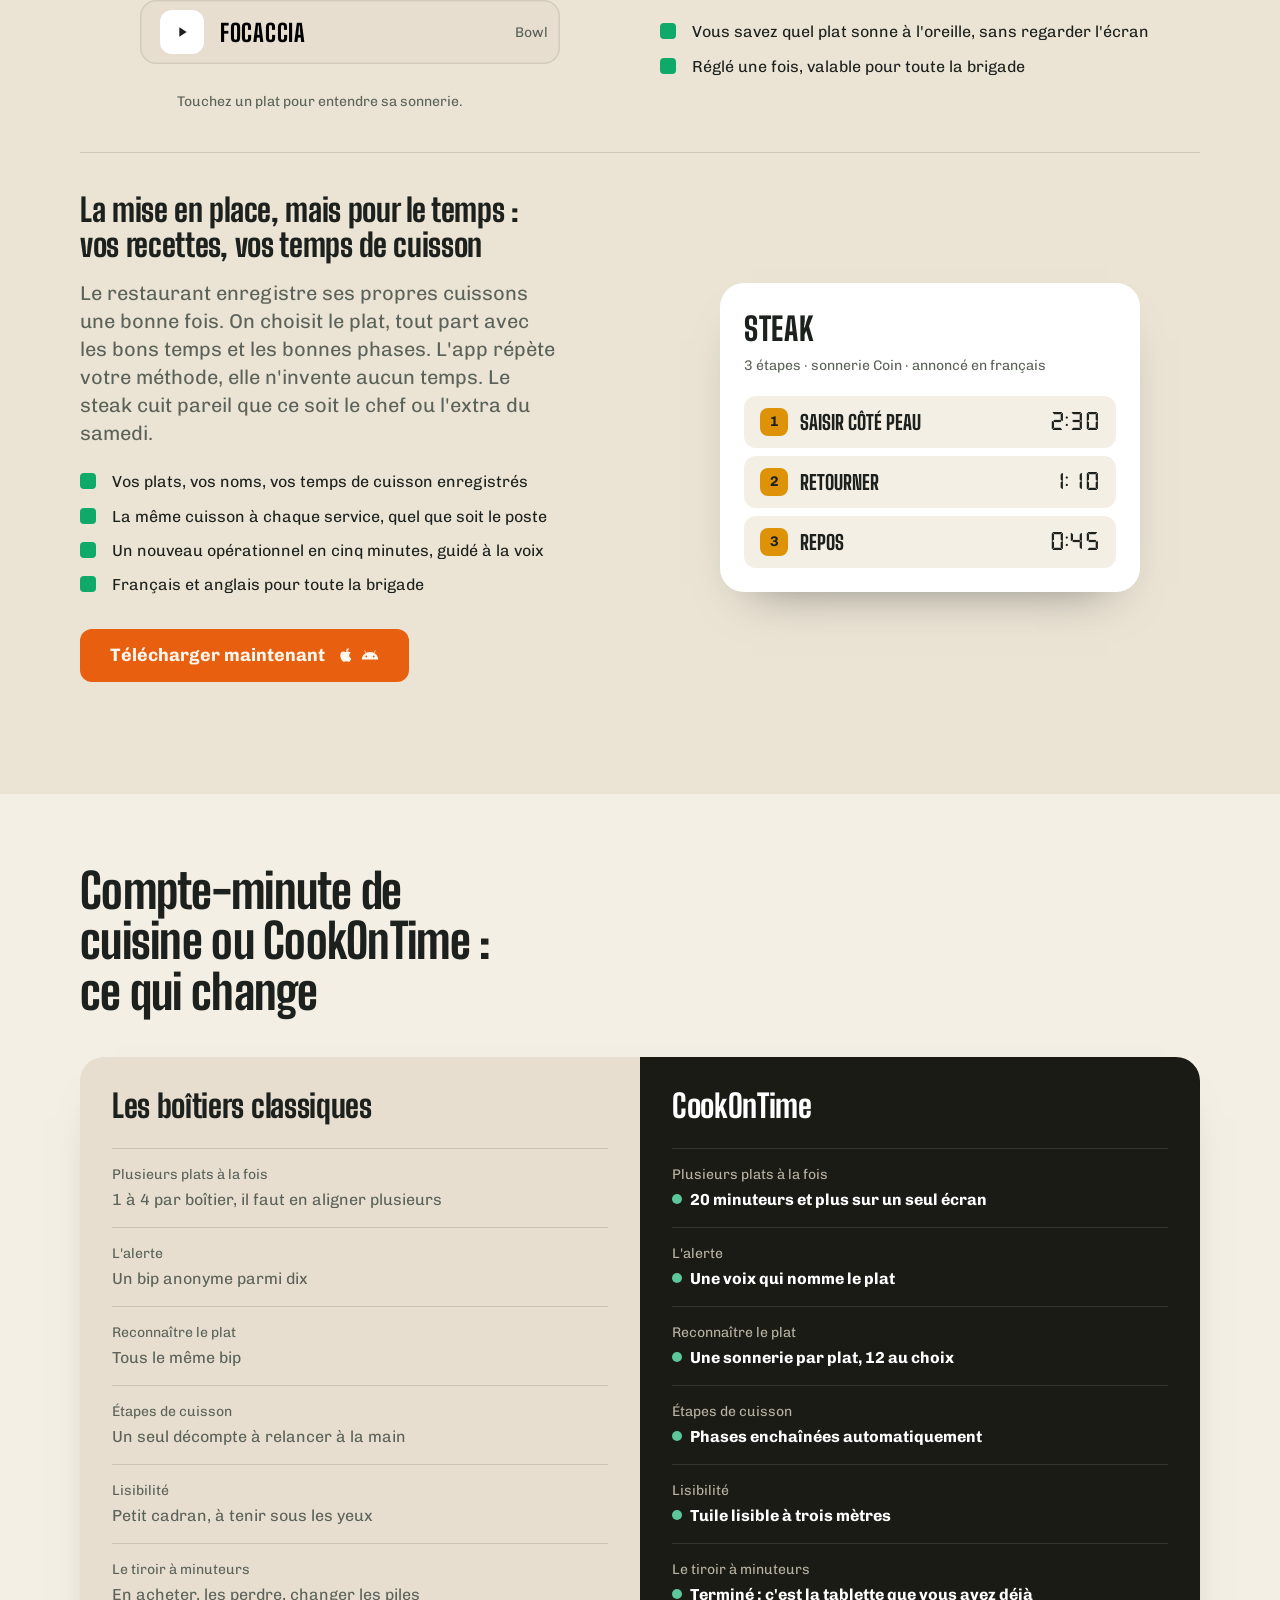
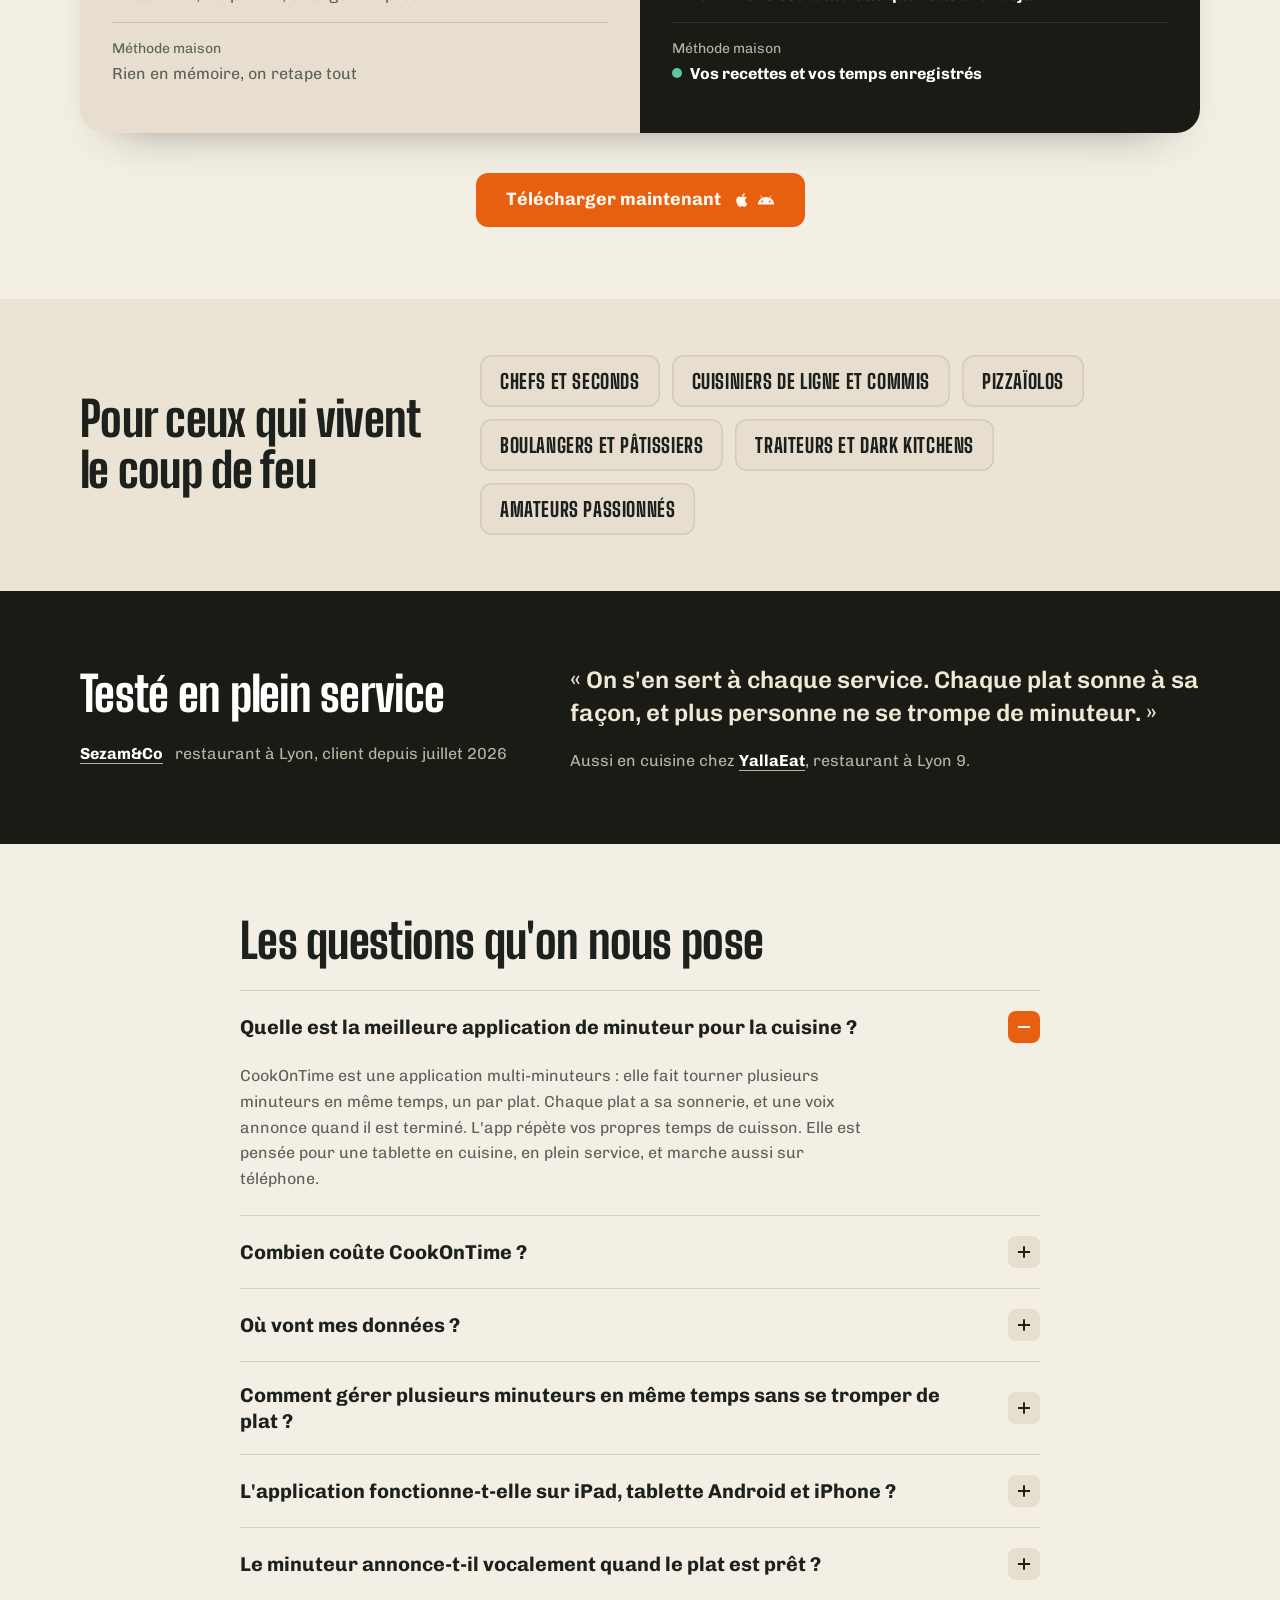
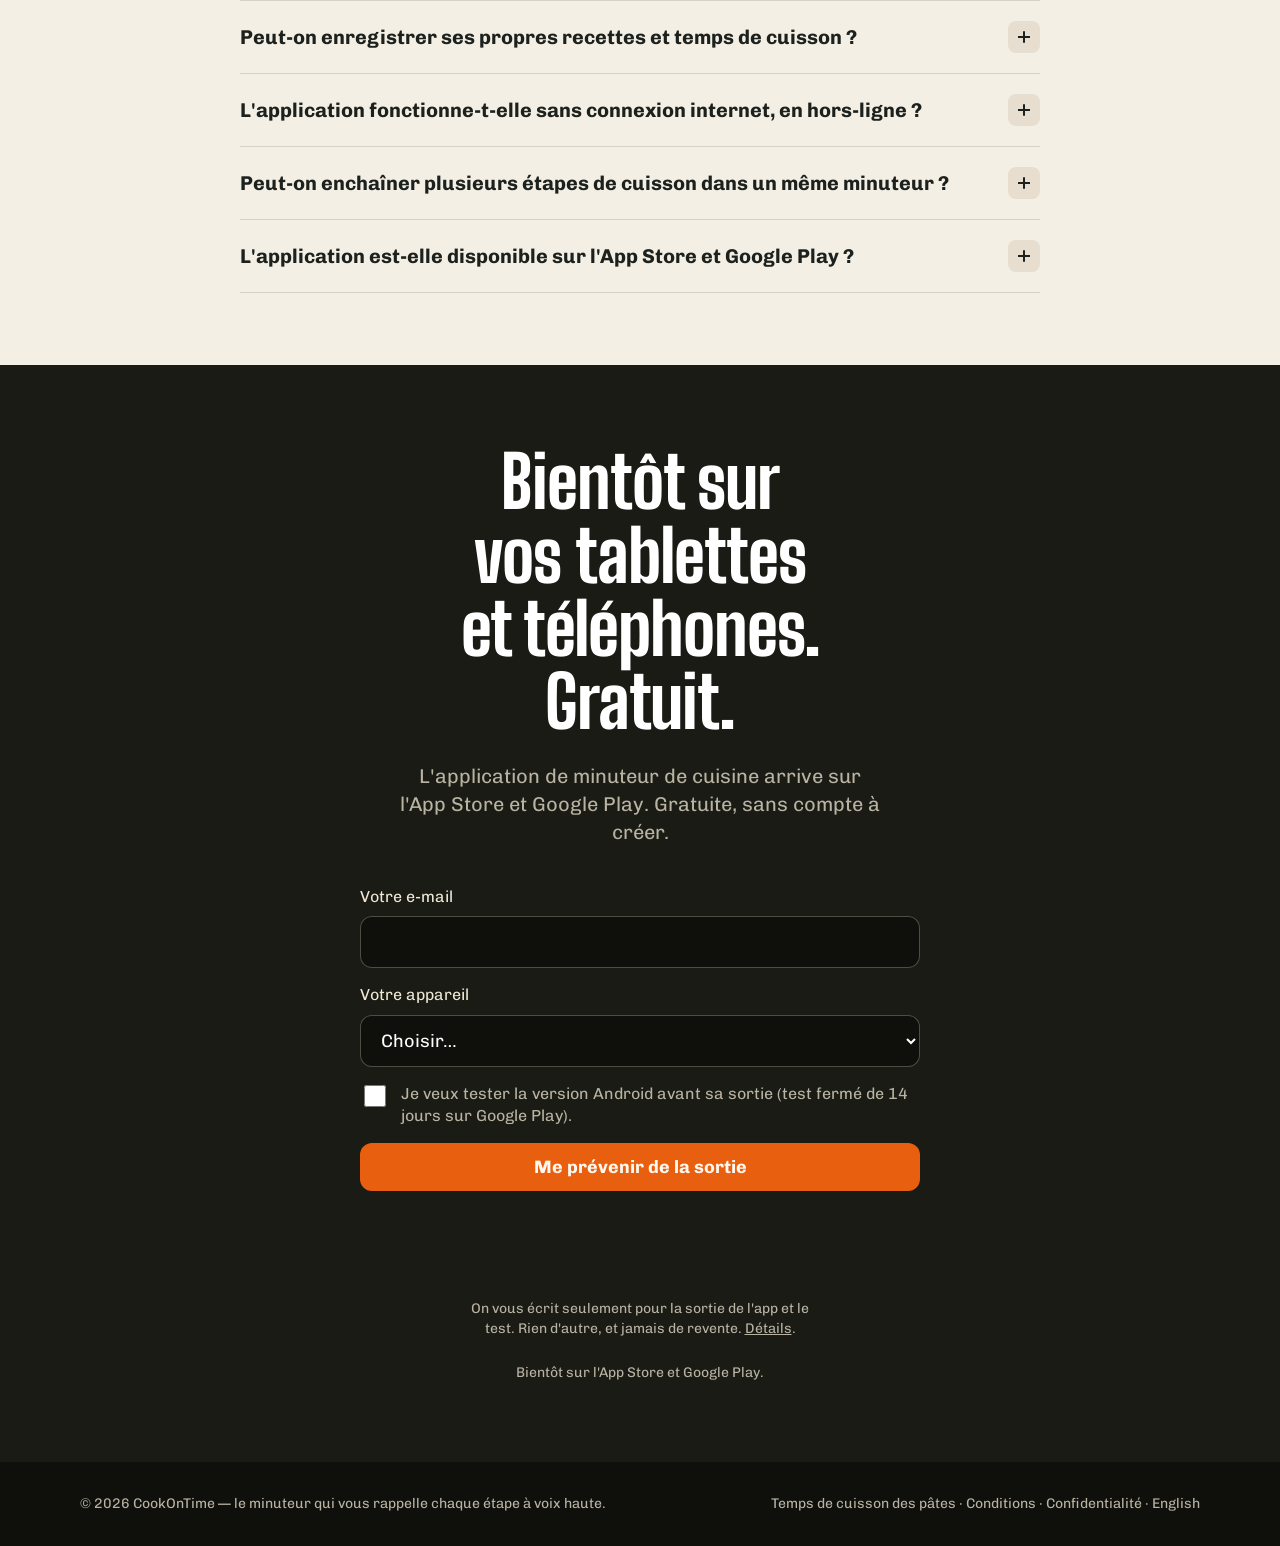
==== commit 4d7182ab: "Pages temps de cuisson des pates (FR et EN) avec minuteur, photos ; liens depuis l'accueil ; titres " ====
--- a/fr/index.html
+++ b/fr/index.html
@@ -439,6 +439,7 @@
       <a href="#app">Le principe</a>
       <a href="#comparatif">Comparatif</a>
       <a href="#faq">Questions</a>
+      <a href="temps-de-cuisson/pates/">Temps de cuisson</a>
       <a class="lang" href="../" hreflang="en" lang="en" aria-label="English version">EN</a>
       <a class="btn btn-ember" href="#lancement">Télécharger<span class="oss"><svg class="os" viewBox="0 0 24 24" aria-hidden="true"><path fill="currentColor" d="M17.05 20.28c-.98.95-2.05.8-3.08.35-1.09-.46-2.09-.48-3.24 0-1.44.62-2.2.44-3.06-.35C2.79 15.25 3.51 7.59 8.31 7.34c1.35.07 2.29.74 3.08.8 1.18-.24 2.31-.93 3.57-.84 1.51.12 2.65.72 3.4 1.8-3.12 1.87-2.63 5.98.68 7.68-.66 1.73-1.53 3.45-2.01 3.7zM12.03 7.25c-.15-2.23 1.66-4.07 3.74-4.25.29 2.58-2.34 4.5-3.74 4.25z"/></svg><svg class="os" viewBox="0 0 24 24" aria-hidden="true"><path fill="currentColor" d="M17.6 9.48l1.84-3.18a.38.38 0 0 0-.66-.38l-1.86 3.22A11.4 11.4 0 0 0 12 8.14c-1.77 0-3.43.4-4.92 1L5.22 5.92a.38.38 0 1 0-.66.38L6.4 9.48A10.8 10.8 0 0 0 1 18h22a10.8 10.8 0 0 0-5.4-8.52zM7 15.25a1.25 1.25 0 1 1 0-2.5 1.25 1.25 0 0 1 0 2.5zm10 0a1.25 1.25 0 1 1 0-2.5 1.25 1.25 0 0 1 0 2.5z"/></svg></span></a>
     </nav>
@@ -592,7 +593,7 @@
 
   <section class="compare" id="comparatif">
     <div class="wrap">
-      <h2>Minuteur de cuisine classique ou CookOnTime : ce qui change</h2>
+      <h2>Compte-minute de cuisine ou CookOnTime : ce qui change</h2>
       <div class="vs">
         <div class="col old">
           <h3>Les boîtiers classiques</h3>
@@ -683,7 +684,7 @@
 <footer>
   <div class="wrap">
     <span>© 2026 CookOnTime — le minuteur qui vous rappelle chaque étape à voix haute.</span>
-    <span><a href="../terms.html">Conditions</a> · <a href="privacy.html">Confidentialité</a> · <a href="../">English</a></span>
+    <span><a href="temps-de-cuisson/pates/">Temps de cuisson des pâtes</a> · <a href="../terms.html">Conditions</a> · <a href="privacy.html">Confidentialité</a> · <a href="../">English</a></span>
   </div>
 </footer>
 
